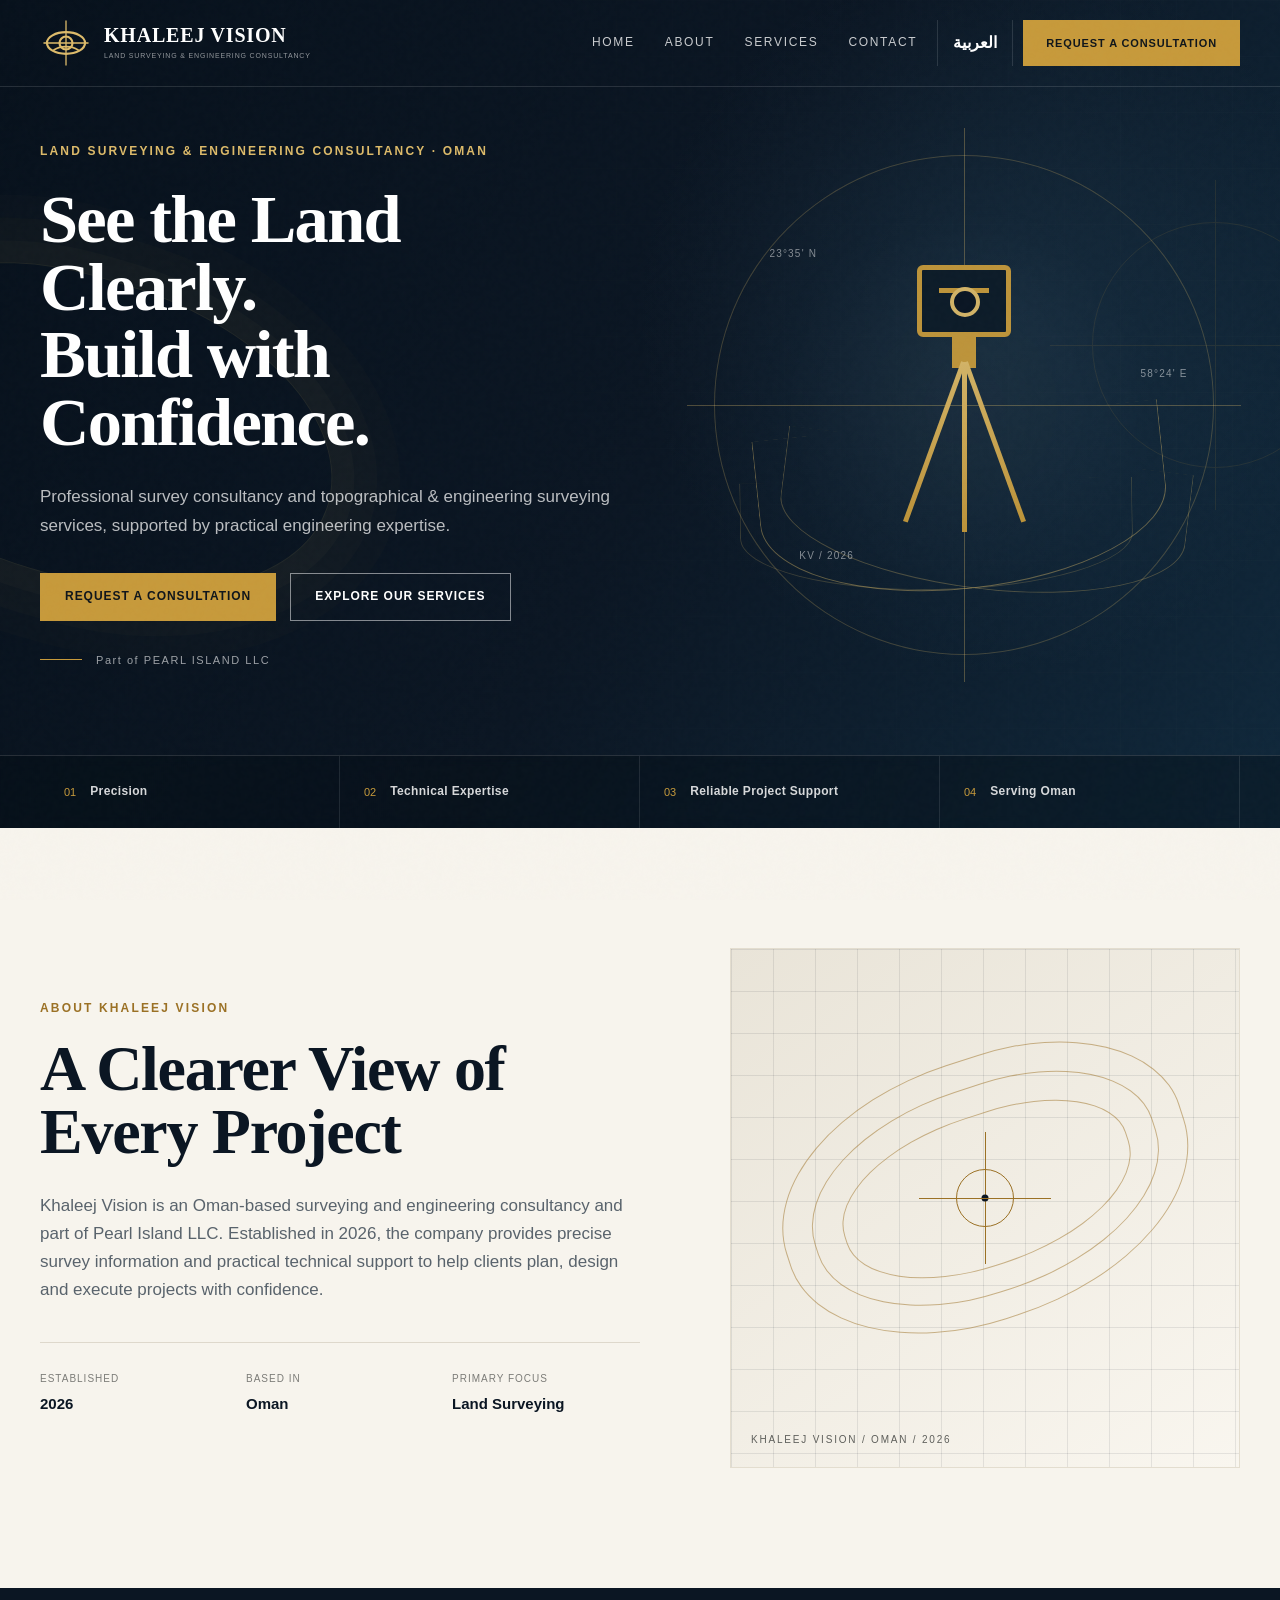
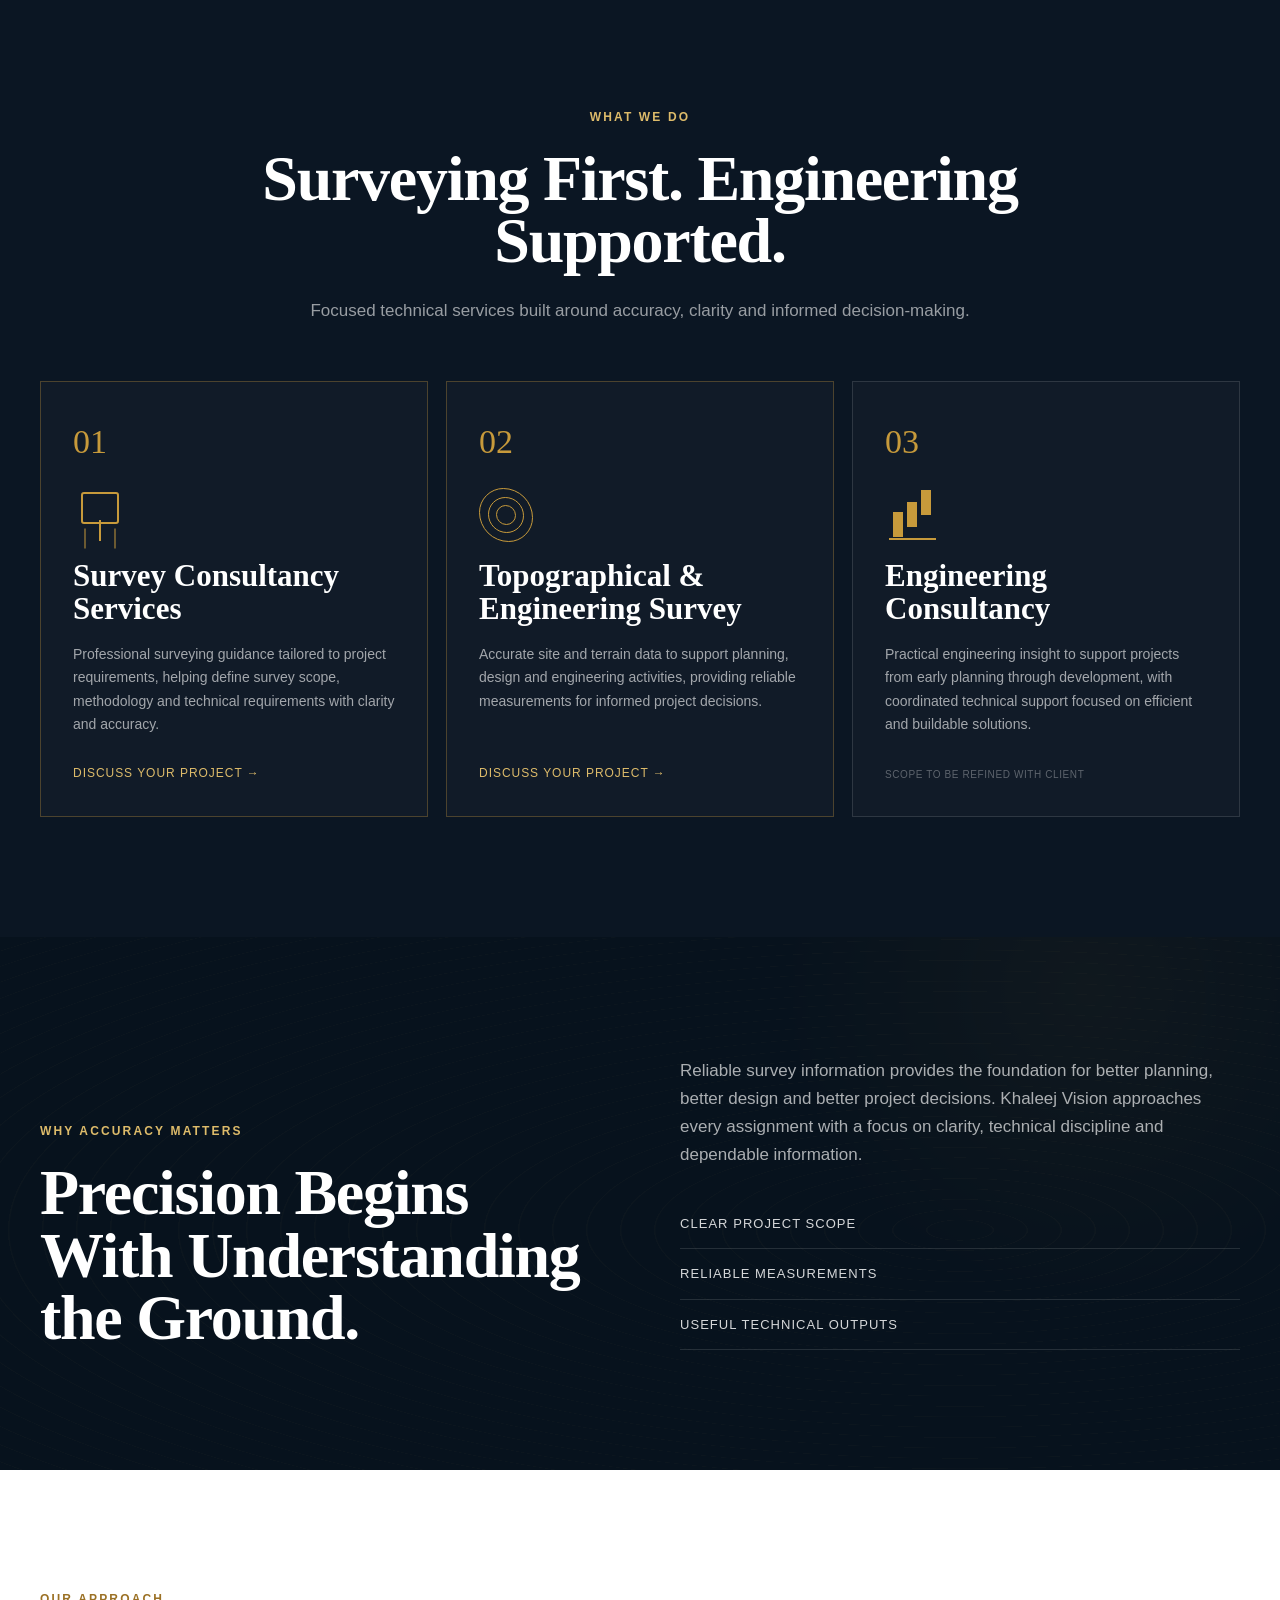
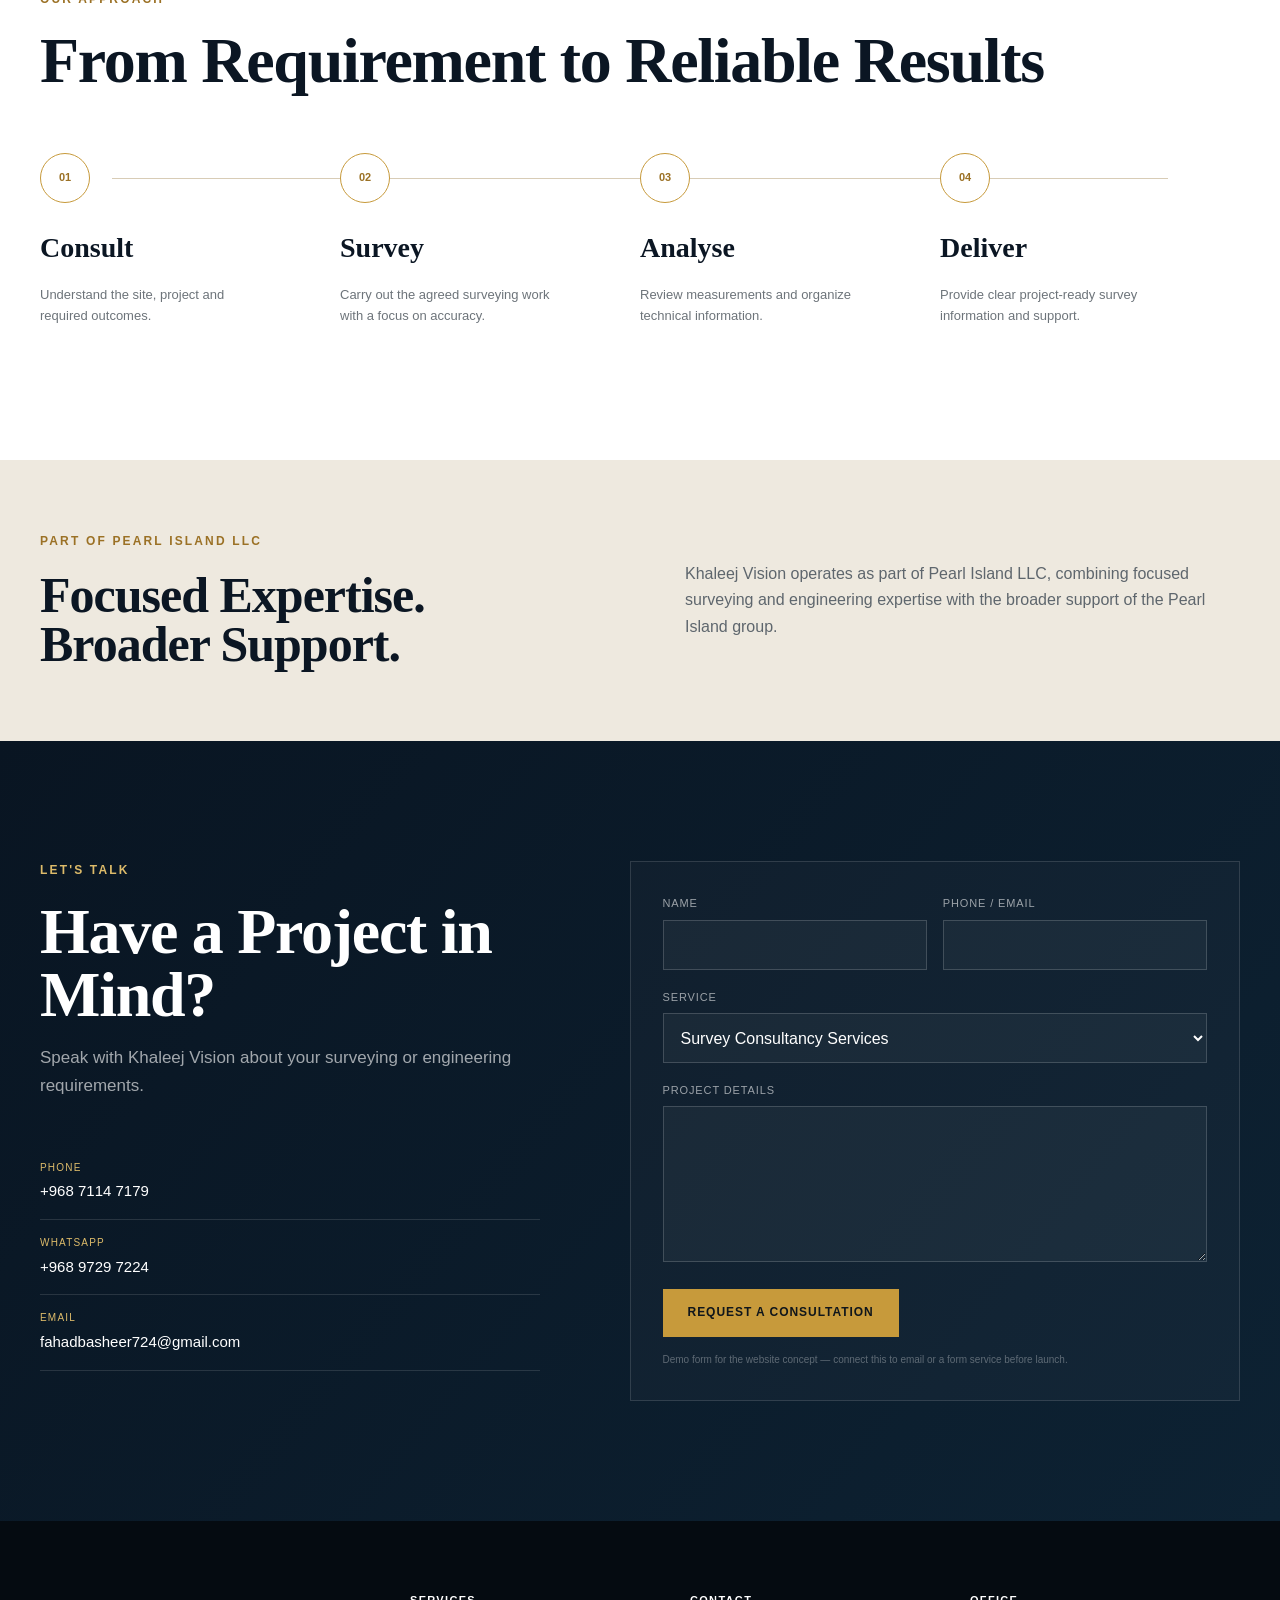
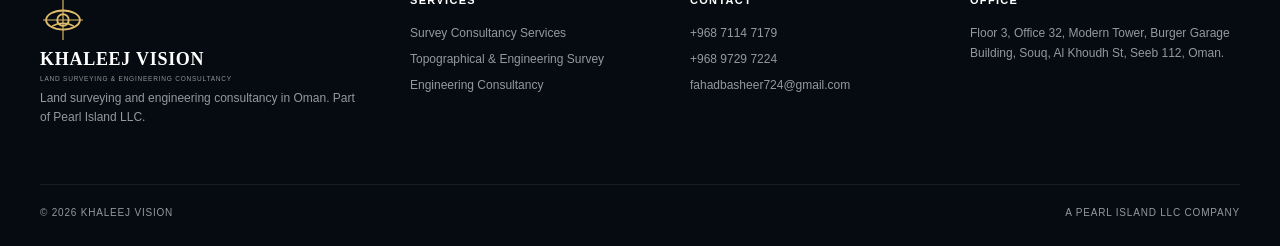
==== index.html @ a889caa5 "Initial Khaleej Vision website" ====
<!DOCTYPE html>
<html lang="en" dir="ltr">
<head>
  <meta charset="UTF-8" />
  <meta name="viewport" content="width=device-width, initial-scale=1.0" />
  <meta name="description" content="Khaleej Vision — Land Surveying & Engineering Consultancy in Oman. Part of Pearl Island LLC." />
  <title>Khaleej Vision | Land Surveying & Engineering Consultancy</title>
<style>
:root{
  --navy:#0B1623;
  --navy-2:#102538;
  --navy-3:#17344b;
  --gold:#C79A3B;
  --gold-light:#DDBB6A;
  --gold-dark:#9B7125;
  --ivory:#F7F4ED;
  --white:#FFFFFF;
  --slate:#65707C;
  --charcoal:#181C20;
  --line:rgba(199,154,59,.28);
  --radius:4px;
  --container:1200px;
}

*{box-sizing:border-box}
html{scroll-behavior:smooth}
body{
  margin:0;
  background:var(--ivory);
  color:var(--charcoal);
  font-family:"Segoe UI",Arial,Helvetica,sans-serif;
  line-height:1.65;
  overflow-x:hidden;
}
body.rtl{font-family:Tahoma,"Segoe UI",Arial,sans-serif}
img{max-width:100%;display:block}
a{text-decoration:none;color:inherit}
button,input,select,textarea{font:inherit}
button{cursor:pointer}
.container{width:min(var(--container),calc(100% - 40px));margin:0 auto}
.page-noise{
  position:fixed;inset:0;pointer-events:none;z-index:9999;opacity:.025;
  background-image:url("data:image/svg+xml,%3Csvg viewBox='0 0 180 180' xmlns='http://www.w3.org/2000/svg'%3E%3Cfilter id='n'%3E%3CfeTurbulence type='fractalNoise' baseFrequency='.82' numOctaves='2' stitchTiles='stitch'/%3E%3C/filter%3E%3Crect width='100%25' height='100%25' filter='url(%23n)' opacity='.7'/%3E%3C/svg%3E");
}

/* Header */
.site-header{
  position:absolute;top:0;left:0;right:0;z-index:50;
  border-bottom:1px solid rgba(255,255,255,.12);
}
.nav-wrap{height:94px;display:flex;align-items:center;justify-content:space-between;gap:24px}
.brand{width:190px;display:block}
.brand img{display:none}
.desktop-nav{display:flex;align-items:center;gap:34px;margin-left:auto}
.desktop-nav a{
  color:rgba(255,255,255,.78);font-size:13px;text-transform:uppercase;
  letter-spacing:.12em;position:relative;
}
.desktop-nav a:after{
  content:"";position:absolute;left:0;right:100%;bottom:-9px;height:1px;background:var(--gold);
  transition:right .25s ease;
}
.desktop-nav a:hover{color:#fff}
.desktop-nav a:hover:after{right:0}
.nav-actions{display:flex;align-items:center;gap:14px}
.lang-toggle{
  border:0;background:transparent;color:#fff;font-weight:600;padding:11px 10px
}
.menu-toggle{display:none;background:transparent;border:0;width:42px;height:42px;position:relative}
.menu-toggle span{position:absolute;left:8px;right:8px;height:1px;background:#fff}
.menu-toggle span:first-child{top:16px}.menu-toggle span:last-child{top:25px}
.mobile-menu{
  display:none;background:var(--navy);border-top:1px solid rgba(255,255,255,.1);
  padding:22px 20px 28px;
}
.mobile-menu a{display:block;color:#fff;padding:12px 0}

/* Buttons */
.btn{
  display:inline-flex;align-items:center;justify-content:center;min-height:48px;
  padding:0 24px;border:1px solid transparent;text-transform:uppercase;letter-spacing:.08em;
  font-size:12px;font-weight:700;transition:all .25s ease;
}
.btn-gold{background:var(--gold);color:#10161b;border-color:var(--gold)}
.btn-gold:hover{background:var(--gold-light);border-color:var(--gold-light);transform:translateY(-1px)}
.btn-outline{border-color:rgba(255,255,255,.5);color:#fff;background:transparent}
.btn-outline:hover{border-color:var(--gold);color:var(--gold-light)}
.btn-nav{min-height:44px;padding:0 18px;font-size:11px}

/* Hero */
.hero{
  position:relative;background:
  radial-gradient(circle at 78% 38%,rgba(48,86,111,.25),transparent 32%),
  linear-gradient(118deg,#07111c 0%,#0B1623 52%,#10283b 100%);
  color:#fff;overflow:hidden;
}
.hero:before{
  content:"";position:absolute;inset:0;opacity:.18;
  background-image:linear-gradient(rgba(255,255,255,.05) 1px,transparent 1px),
                   linear-gradient(90deg,rgba(255,255,255,.05) 1px,transparent 1px);
  background-size:56px 56px;
  mask-image:linear-gradient(to right,transparent 12%,#000 90%);
}
.hero-grid{
  min-height:780px;padding-top:150px;padding-bottom:100px;
  display:grid;grid-template-columns:1.05fr .95fr;align-items:center;gap:60px;position:relative;z-index:3;
}
.eyebrow{
  color:var(--gold-light);font-size:12px;font-weight:700;letter-spacing:.18em;
  text-transform:uppercase;margin-bottom:20px;
}
.eyebrow.dark{color:var(--gold-dark)}
.hero h1,.section h2{
  font-family:Georgia,"Times New Roman",serif;font-weight:600;line-height:.98;margin:0;
}
body.rtl .hero h1,body.rtl .section h2{font-family:Tahoma,"Segoe UI",Arial,sans-serif;line-height:1.35}
.hero h1{font-size:clamp(58px,6.3vw,92px);max-width:760px;letter-spacing:-.025em}
.hero-lead{max-width:650px;color:rgba(255,255,255,.72);font-size:18px;margin:30px 0 34px}
.hero-actions{display:flex;flex-wrap:wrap;gap:14px}
.parent-note{margin-top:38px;display:flex;align-items:center;gap:14px;color:rgba(255,255,255,.6);font-size:11px;letter-spacing:.14em}
.parent-line{width:42px;height:1px;background:var(--gold)}

.hero-visual{position:relative;min-height:560px;display:flex;align-items:center;justify-content:center}
.visual-frame{
  width:min(100%,540px);aspect-ratio:1/1;position:relative;border:1px solid rgba(221,187,106,.26);
  border-radius:50%;background:radial-gradient(circle,rgba(255,255,255,.035),transparent 68%);
}
.visual-frame:before,.visual-frame:after{
  content:"";position:absolute;background:rgba(221,187,106,.34)
}
.visual-frame:before{width:1px;top:-28px;bottom:-28px;left:50%}
.visual-frame:after{height:1px;left:-28px;right:-28px;top:50%}
.terrain{position:absolute;left:9%;right:9%;bottom:13%;border:1px solid rgba(221,187,106,.44);border-top:none;border-radius:0 0 50% 50%}
.terrain-a{height:34%;transform:rotate(-6deg)}
.terrain-b{height:28%;left:13%;right:5%;transform:rotate(7deg);opacity:.7}
.terrain-c{height:22%;left:5%;right:16%;transform:rotate(-1deg);opacity:.5}
.instrument{position:absolute;left:50%;top:49%;transform:translate(-50%,-50%);width:180px;height:300px;z-index:2}
.instrument-head{position:absolute;top:15px;left:43px;width:94px;height:72px;border:5px solid var(--gold);background:#0d1c29;border-radius:6px}
.instrument-head:before{content:"";position:absolute;left:17px;right:17px;top:18px;height:5px;background:var(--gold)}
.lens{width:30px;height:30px;border:4px solid var(--gold-light);border-radius:50%;position:absolute;left:28px;top:17px;background:#0B1623}
.instrument-neck{position:absolute;top:86px;left:78px;width:24px;height:32px;background:var(--gold)}
.tripod{position:absolute;top:112px;width:5px;height:170px;background:linear-gradient(var(--gold-light),var(--gold));transform-origin:top}
.tripod-left{left:87px;transform:rotate(20deg)}.tripod-mid{left:88px}.tripod-right{left:89px;transform:rotate(-20deg)}
.coord{position:absolute;font-size:10px;letter-spacing:.12em;color:rgba(255,255,255,.52)}
.coord-a{top:18%;left:11%}.coord-b{top:42%;right:5%}.coord-c{bottom:18%;left:17%}
.survey-crosshair{position:absolute;right:-100px;top:180px;width:330px;height:330px;opacity:.16}
.cross-ring{position:absolute;inset:42px;border:1px solid var(--gold);border-radius:50%}
.cross-v{position:absolute;left:50%;top:0;bottom:0;width:1px;background:var(--gold)}
.cross-h{position:absolute;top:50%;left:0;right:0;height:1px;background:var(--gold)}
.topo-lines{position:absolute;width:500px;height:300px;border:1px solid rgba(221,187,106,.17);border-radius:45% 55% 51% 49%;transform:rotate(16deg)}
.topo-one{left:-160px;top:280px;box-shadow:0 0 0 22px rgba(221,187,106,.035),0 0 0 45px rgba(221,187,106,.025),0 0 0 68px rgba(221,187,106,.018)}

.trust-strip{position:relative;z-index:4;border-top:1px solid rgba(255,255,255,.13);background:rgba(4,12,19,.35)}
.trust-grid{display:grid;grid-template-columns:repeat(4,1fr)}
.trust-grid>div{padding:22px 24px;border-right:1px solid rgba(255,255,255,.1);display:flex;align-items:center;gap:14px}
body.rtl .trust-grid>div{border-right:0;border-left:1px solid rgba(255,255,255,.1)}
.trust-grid span{color:var(--gold);font-size:11px}
.trust-grid strong{font-size:12px;letter-spacing:.03em;font-weight:600;color:rgba(255,255,255,.84)}

/* General Sections */
.section{padding:120px 0;position:relative}
.section-light{background:var(--ivory)}
.split-layout{display:grid;grid-template-columns:1fr .85fr;gap:90px;align-items:center}
.section h2{font-size:clamp(46px,5vw,68px);color:var(--navy);letter-spacing:-.02em}
.section-copy>p,.section-heading>p{color:#59636c;font-size:17px;max-width:700px;margin:28px 0}
.mini-specs{display:grid;grid-template-columns:repeat(3,1fr);gap:18px;margin-top:38px;padding-top:28px;border-top:1px solid #ded8cc}
.mini-specs div{display:flex;flex-direction:column;gap:5px}
.mini-specs small{text-transform:uppercase;letter-spacing:.1em;font-size:10px;color:#7c7c78}
.mini-specs strong{color:var(--navy);font-size:15px}

.about-art{height:520px;position:relative;background:linear-gradient(145deg,#e9e4d8,#f9f6ef);overflow:hidden;border:1px solid #e3ddcf}
.map-grid{position:absolute;inset:0;background-image:linear-gradient(rgba(11,22,35,.09) 1px,transparent 1px),linear-gradient(90deg,rgba(11,22,35,.09) 1px,transparent 1px);background-size:42px 42px}
.contour{position:absolute;border:1px solid rgba(155,113,37,.5);border-radius:50% 42% 52% 45%;transform:rotate(-18deg)}
.contour-1{width:420px;height:260px;left:45px;top:110px}
.contour-2{width:360px;height:205px;left:75px;top:138px}
.contour-3{width:300px;height:150px;left:106px;top:166px}
.map-marker{position:absolute;left:50%;top:48%;width:58px;height:58px;border:1px solid var(--gold-dark);border-radius:50%;transform:translate(-50%,-50%)}
.map-marker:before,.map-marker:after{content:"";position:absolute;background:var(--gold-dark)}
.map-marker:before{left:50%;top:-38px;bottom:-38px;width:1px}.map-marker:after{top:50%;left:-38px;right:-38px;height:1px}
.map-marker span{position:absolute;width:7px;height:7px;background:var(--navy);border-radius:50%;left:50%;top:50%;transform:translate(-50%,-50%)}
.art-label{position:absolute;bottom:18px;left:20px;font-size:10px;letter-spacing:.18em;color:#5e5f5b}

/* Services */
.services-section{background:var(--navy);color:#fff}
.services-section h2{color:#fff}
.section-heading.center{text-align:center;max-width:850px;margin:0 auto 56px}
.section-heading.center p{margin:24px auto 0;color:rgba(255,255,255,.58)}
.services-grid{display:grid;grid-template-columns:repeat(3,1fr);gap:18px}
.service-card{
  min-height:430px;border:1px solid rgba(255,255,255,.12);padding:32px;display:flex;flex-direction:column;
  position:relative;background:rgba(255,255,255,.025);transition:all .3s ease;
}
.service-card.featured{border-color:rgba(199,154,59,.32)}
.service-card:hover{transform:translateY(-5px);border-color:var(--gold);background:rgba(255,255,255,.045)}
.service-number{font-family:"Cormorant Garamond",serif;color:var(--gold);font-size:34px;margin-bottom:18px}
.service-card h3{font-family:"Cormorant Garamond",serif;font-size:31px;line-height:1.05;margin:18px 0;color:#fff;font-weight:600}
body.rtl .service-card h3{font-family:Tahoma,"Segoe UI",Arial,sans-serif;font-size:24px;line-height:1.55}
.service-card p{color:rgba(255,255,255,.61);font-size:14px;margin:0 0 28px}
.service-card a{margin-top:auto;color:var(--gold-light);font-size:12px;text-transform:uppercase;letter-spacing:.08em}
.temp-note{margin-top:auto;font-size:10px;color:rgba(255,255,255,.32);text-transform:uppercase;letter-spacing:.06em}
.service-icon{width:54px;height:54px;position:relative;color:var(--gold)}
.survey-icon:before{content:"";position:absolute;left:8px;right:8px;top:4px;height:28px;border:2px solid currentColor;border-radius:3px}
.survey-icon:after{content:"";position:absolute;left:26px;top:32px;width:2px;height:21px;background:currentColor;box-shadow:-15px 8px 0 -0.5px currentColor,15px 8px 0 -0.5px currentColor}
.topo-icon{border:1px solid currentColor;border-radius:45% 55% 45% 55%}
.topo-icon:before,.topo-icon:after{content:"";position:absolute;border:1px solid currentColor;border-radius:48% 52%}
.topo-icon:before{inset:8px}.topo-icon:after{inset:16px}
.engineering-icon:before{content:"";position:absolute;left:8px;bottom:5px;width:10px;height:25px;background:currentColor;box-shadow:14px -10px 0 currentColor,28px -22px 0 currentColor}
.engineering-icon:after{content:"";position:absolute;left:4px;right:3px;bottom:2px;height:2px;background:currentColor}

/* Precision */
.precision-section{background:#07121d;color:#fff;overflow:hidden}
.precision-bg{position:absolute;inset:0;opacity:.27;background:
  radial-gradient(circle at 85% 10%,rgba(199,154,59,.24),transparent 28%),
  repeating-radial-gradient(ellipse at 75% 55%,transparent 0 32px,rgba(221,187,106,.13) 33px 34px)}
.precision-grid{position:relative;display:grid;grid-template-columns:1fr 1fr;gap:80px;align-items:end}
.precision-section h2{color:#fff}
.precision-copy p{color:rgba(255,255,255,.66);font-size:17px;margin:0 0 30px}
.precision-points{display:flex;flex-direction:column}
.precision-points span{padding:14px 0;border-bottom:1px solid rgba(255,255,255,.12);font-size:13px;text-transform:uppercase;letter-spacing:.08em;color:rgba(255,255,255,.83)}

/* Process */
.process-section{background:#fff}
.process-line{display:grid;grid-template-columns:repeat(4,1fr);margin-top:60px;position:relative}
.process-line:before{content:"";position:absolute;left:6%;right:6%;top:25px;height:1px;background:#d8ccb6}
.process-step{padding:0 28px 0 0;position:relative;z-index:1}
body.rtl .process-step{padding:0 0 0 28px}
.step-dot{
  width:50px;height:50px;border:1px solid var(--gold);background:#fff;border-radius:50%;
  display:flex;align-items:center;justify-content:center;color:var(--gold-dark);font-size:11px;font-weight:700
}
.process-step h3{font-family:"Cormorant Garamond",serif;color:var(--navy);font-size:28px;margin:22px 0 8px}
body.rtl .process-step h3{font-family:Tahoma,"Segoe UI",Arial,sans-serif;font-size:22px}
.process-step p{font-size:13px;color:#6d747a;max-width:230px}

/* Pearl */
.pearl-section{padding:72px 0;background:#eee9df}
.pearl-box{display:grid;grid-template-columns:1fr 1fr;gap:90px;align-items:center}
.pearl-box h2{font-size:50px}
.pearl-box p{color:#5e666d;font-size:16px;margin:0}

/* Contact */
.contact-section{background:linear-gradient(130deg,#091522,#0d2233);color:#fff}
.contact-grid{display:grid;grid-template-columns:.9fr 1.1fr;gap:90px;align-items:start}
.contact-section h2{color:#fff}
.contact-copy>p{color:rgba(255,255,255,.62);font-size:17px;max-width:520px}
.contact-details{display:flex;flex-direction:column;margin-top:45px}
.contact-details a{padding:15px 0;border-bottom:1px solid rgba(255,255,255,.12);display:flex;flex-direction:column}
.contact-details small{font-size:10px;color:var(--gold-light);text-transform:uppercase;letter-spacing:.12em}
.contact-details strong{font-size:15px;font-weight:500;margin-top:3px}
.contact-form{border:1px solid rgba(255,255,255,.13);padding:32px;background:rgba(255,255,255,.025)}
.form-row{display:grid;grid-template-columns:1fr 1fr;gap:16px}
.contact-form label{display:block;margin-bottom:18px}
.contact-form label span{display:block;font-size:11px;text-transform:uppercase;letter-spacing:.08em;color:rgba(255,255,255,.58);margin-bottom:7px}
.contact-form input,.contact-form select,.contact-form textarea{
  width:100%;border:1px solid rgba(255,255,255,.17);background:rgba(255,255,255,.04);color:#fff;
  min-height:50px;padding:11px 13px;outline:none;border-radius:0
}
.contact-form select option{color:#111}
.contact-form textarea{resize:vertical}
.contact-form input:focus,.contact-form select:focus,.contact-form textarea:focus{border-color:var(--gold)}
.form-note{font-size:10px;color:rgba(255,255,255,.32);margin:15px 0 0}

/* Footer */
.site-footer{background:#050b11;color:rgba(255,255,255,.58);padding:70px 0 24px}
.footer-grid{display:grid;grid-template-columns:1.4fr 1fr 1fr 1.2fr;gap:55px}
.footer-brand img{width:210px;filter:brightness(0) invert(1);margin-bottom:18px}
.footer-brand p,.footer-grid p,.footer-grid a{font-size:12px;display:block;margin:6px 0}
.footer-grid h4{color:#fff;font-size:11px;letter-spacing:.12em;text-transform:uppercase;margin:0 0 15px}
.footer-grid a:hover{color:var(--gold-light)}
.footer-bottom{border-top:1px solid rgba(255,255,255,.08);margin-top:50px;padding-top:20px;display:flex;justify-content:space-between;gap:20px;font-size:10px;letter-spacing:.08em;text-transform:uppercase}

/* RTL */
body.rtl{text-align:right}
body.rtl .desktop-nav{margin-left:0;margin-right:auto}
body.rtl .parent-note{flex-direction:row-reverse;justify-content:flex-end}
body.rtl .service-card a{direction:rtl}
body.rtl .art-label{left:auto;right:20px}

/* Responsive */
@media(max-width:980px){
  .desktop-nav,.btn-nav{display:none}
  .menu-toggle{display:block}
  .mobile-menu.open{display:block}
  .hero-grid,.split-layout,.precision-grid,.pearl-box,.contact-grid{grid-template-columns:1fr}
  .hero-grid{padding-top:150px;gap:10px}
  .hero-visual{min-height:420px}
  .visual-frame{width:390px}
  .trust-grid{grid-template-columns:repeat(2,1fr)}
  .services-grid{grid-template-columns:1fr}
  .service-card{min-height:330px}
  .process-line{grid-template-columns:repeat(2,1fr);gap:38px}
  .process-line:before{display:none}
  .footer-grid{grid-template-columns:repeat(2,1fr)}
  .section{padding:90px 0}
}
@media(max-width:620px){
  .container{width:min(100% - 28px,var(--container))}
  .nav-wrap{height:80px}
  .brand{width:160px}
  .lang-toggle{font-size:12px}
  .hero-grid{min-height:auto;padding-top:132px;padding-bottom:60px}
  .hero h1{font-size:50px}
  .hero-lead{font-size:15px}
  .hero-actions{flex-direction:column;align-items:stretch}
  .hero-visual{min-height:340px}
  .visual-frame{width:300px}
  .instrument{transform:translate(-50%,-50%) scale(.72)}
  .trust-grid{grid-template-columns:1fr 1fr}
  .trust-grid>div{padding:16px 12px;align-items:flex-start;flex-direction:column;gap:4px}
  .section h2{font-size:43px}
  .mini-specs{grid-template-columns:1fr}
  .about-art{height:360px}
  .services-grid{gap:12px}
  .process-line{grid-template-columns:1fr}
  .form-row{grid-template-columns:1fr}
  .footer-grid{grid-template-columns:1fr}
  .footer-bottom{flex-direction:column}
}


/* --- Refined header & hero pass --- */
.site-header{
  transition:background .25s ease, backdrop-filter .25s ease, border-color .25s ease;
}
.nav-wrap{
  height:86px;
  gap:20px;
}
.brand-lockup{
  display:inline-flex;
  align-items:center;
  gap:12px;
  color:var(--gold-light);
  min-width:245px;
}
.brand-mark{
  width:52px;
  height:52px;
  flex:0 0 auto;
}
.brand-text{
  display:flex;
  flex-direction:column;
  line-height:1;
  min-width:0;
}
.brand-text strong{
  color:#fff;
  font-family:Georgia,"Times New Roman",serif;
  font-size:20px;
  font-weight:600;
  letter-spacing:.04em;
  white-space:nowrap;
}
.brand-text small{
  margin-top:7px;
  color:rgba(255,255,255,.56);
  font-size:7px;
  line-height:1.2;
  letter-spacing:.12em;
  white-space:nowrap;
}
.desktop-nav{
  gap:30px;
}
.desktop-nav a{
  font-size:12px;
  letter-spacing:.14em;
}
.nav-actions{
  gap:10px;
}
.lang-toggle{
  padding:10px 12px;
  border-left:1px solid rgba(255,255,255,.12);
  border-right:1px solid rgba(255,255,255,.12);
  min-width:76px;
}
.btn-nav{
  min-height:46px;
  padding:0 22px;
}
.hero-grid{
  min-height:735px;
  padding-top:142px;
  padding-bottom:86px;
  grid-template-columns:1.02fr .98fr;
  gap:72px;
}
.hero-copy{
  max-width:780px;
}
.hero h1{
  font-size:clamp(54px,5.35vw,80px);
  line-height:.99;
  max-width:760px;
}
.hero-lead{
  max-width:630px;
  margin:26px 0 32px;
  font-size:17px;
  line-height:1.7;
}
.hero-visual{
  min-height:515px;
}
.visual-frame{
  width:min(100%,500px);
  opacity:.95;
}
.topo-lines{
  opacity:.68;
}
.survey-crosshair{
  opacity:.11;
}
.parent-note{
  margin-top:30px;
}
.trust-strip{
  backdrop-filter:blur(6px);
}
.trust-grid>div{
  min-height:72px;
}
.footer-lockup{
  min-width:0;
  margin-bottom:18px;
}
.footer-lockup .brand-text strong{
  font-size:18px;
}
.footer-lockup .brand-text small{
  font-size:6.5px;
}
.footer-lockup .brand-mark{
  width:46px;
  height:46px;
}
.footer-brand img{
  display:none !important;
}

/* stronger visual hierarchy in hero */
.hero-copy .eyebrow{
  margin-bottom:24px;
}
.hero-actions .btn{
  min-width:210px;
}

/* keep visual motif subtle */
.precision-bg{
  opacity:.20;
}

@media(max-width:1180px){
  .desktop-nav{gap:22px}
  .brand-lockup{min-width:210px}
  .brand-text strong{font-size:18px}
  .brand-text small{font-size:6.4px}
  .btn-nav{padding:0 16px}
}
@media(max-width:980px){
  .brand-lockup{min-width:0}
  .brand-text strong{font-size:17px}
  .brand-text small{display:none}
}
@media(max-width:620px){
  .nav-wrap{height:76px}
  .brand-mark{width:42px;height:42px}
  .brand-text strong{font-size:15px}
  .hero-grid{padding-top:118px}
  .hero h1{font-size:44px}
  .hero-lead{font-size:15px}
}

</style>
</head>
<body>
  <div class="page-noise" aria-hidden="true"></div>

  <header class="site-header" id="top">
    <div class="container nav-wrap">
      
      <a class="brand brand-lockup" href="#top" aria-label="Khaleej Vision home">
        <svg class="brand-mark" viewBox="0 0 120 120" aria-hidden="true">
          <ellipse cx="60" cy="60" rx="44" ry="25" fill="none" stroke="currentColor" stroke-width="5"/>
          <circle cx="60" cy="60" r="15" fill="none" stroke="currentColor" stroke-width="5"/>
          <line x1="60" y1="8" x2="60" y2="112" stroke="currentColor" stroke-width="3"/>
          <line x1="8" y1="60" x2="112" y2="60" stroke="currentColor" stroke-width="3"/>
          <path d="M32 76 C48 66,72 66,88 76" fill="none" stroke="currentColor" stroke-width="4" stroke-linecap="round"/>
        </svg>
        <span class="brand-text">
          <strong>KHALEEJ VISION</strong>
          <small>LAND SURVEYING &amp; ENGINEERING CONSULTANCY</small>
        </span>
      </a>


      <nav class="desktop-nav" aria-label="Primary navigation">
        <a href="#home" data-en="Home" data-ar="الرئيسية">Home</a>
        <a href="#about" data-en="About" data-ar="من نحن">About</a>
        <a href="#services" data-en="Services" data-ar="خدماتنا">Services</a>
        <a href="#contact" data-en="Contact" data-ar="تواصل معنا">Contact</a>
      </nav>

      <div class="nav-actions">
        <button class="lang-toggle" id="langToggle" type="button" aria-label="Switch language">
          العربية
        </button>
        <a class="btn btn-gold btn-nav" href="#contact" data-en="Request a Consultation" data-ar="اطلب استشارة">
          Request a Consultation
        </a>
        <button class="menu-toggle" id="menuToggle" type="button" aria-label="Open menu">
          <span></span><span></span>
        </button>
      </div>
    </div>

    <div class="mobile-menu" id="mobileMenu">
      <a href="#home" data-en="Home" data-ar="الرئيسية">Home</a>
      <a href="#about" data-en="About" data-ar="من نحن">About</a>
      <a href="#services" data-en="Services" data-ar="خدماتنا">Services</a>
      <a href="#contact" data-en="Contact" data-ar="تواصل معنا">Contact</a>
      <a class="btn btn-gold" href="#contact" data-en="Request a Consultation" data-ar="اطلب استشارة">Request a Consultation</a>
    </div>
  </header>

  <main>
    <section class="hero" id="home">
      <div class="topo-lines topo-one" aria-hidden="true"></div>
      <div class="survey-crosshair" aria-hidden="true">
        <span class="cross-v"></span>
        <span class="cross-h"></span>
        <span class="cross-ring"></span>
      </div>

      <div class="container hero-grid">
        <div class="hero-copy">
          <div class="eyebrow" data-en="LAND SURVEYING & ENGINEERING CONSULTANCY · OMAN"
               data-ar="المساحة والاستشارات الهندسية · سلطنة عُمان">
            LAND SURVEYING & ENGINEERING CONSULTANCY · OMAN
          </div>

          <h1 data-en="See the Land Clearly.<br>Build with Confidence."
              data-ar="رؤية أوضح للأرض.<br>وبناء بثقة.">
            See the Land Clearly.<br>Build with Confidence.
          </h1>

          <p class="hero-lead"
             data-en="Professional survey consultancy and topographical & engineering surveying services, supported by practical engineering expertise."
             data-ar="خدمات احترافية للاستشارات المساحية والرفع الطبوغرافي والمسح الهندسي، مدعومة بخبرة هندسية عملية.">
            Professional survey consultancy and topographical & engineering surveying services, supported by practical engineering expertise.
          </p>

          <div class="hero-actions">
            <a class="btn btn-gold" href="#contact" data-en="Request a Consultation" data-ar="اطلب استشارة">
              Request a Consultation
            </a>
            <a class="btn btn-outline" href="#services" data-en="Explore Our Services" data-ar="استكشف خدماتنا">
              Explore Our Services
            </a>
          </div>

          <div class="parent-note">
            <span class="parent-line"></span>
            <span data-en="Part of PEARL ISLAND LLC" data-ar="جزء من PEARL ISLAND LLC">Part of PEARL ISLAND LLC</span>
          </div>
        </div>

        <div class="hero-visual" aria-label="Abstract surveying visualization">
          <div class="visual-frame">
            <div class="terrain terrain-a"></div>
            <div class="terrain terrain-b"></div>
            <div class="terrain terrain-c"></div>
            <div class="instrument">
              <div class="instrument-head">
                <div class="lens"></div>
              </div>
              <div class="instrument-neck"></div>
              <div class="tripod tripod-left"></div>
              <div class="tripod tripod-mid"></div>
              <div class="tripod tripod-right"></div>
            </div>
            <div class="coord coord-a">23°35' N</div>
            <div class="coord coord-b">58°24' E</div>
            <div class="coord coord-c">KV / 2026</div>
          </div>
        </div>
      </div>

      <div class="trust-strip">
        <div class="container trust-grid">
          <div><span>01</span><strong data-en="Precision" data-ar="الدقة">Precision</strong></div>
          <div><span>02</span><strong data-en="Technical Expertise" data-ar="الخبرة الفنية">Technical Expertise</strong></div>
          <div><span>03</span><strong data-en="Reliable Project Support" data-ar="دعم موثوق للمشاريع">Reliable Project Support</strong></div>
          <div><span>04</span><strong data-en="Serving Oman" data-ar="نخدم سلطنة عُمان">Serving Oman</strong></div>
        </div>
      </div>
    </section>

    <section class="section section-light" id="about">
      <div class="container split-layout">
        <div class="section-copy">
          <div class="eyebrow dark" data-en="ABOUT KHALEEJ VISION" data-ar="عن خليج فيجن">ABOUT KHALEEJ VISION</div>
          <h2 data-en="A Clearer View of Every Project" data-ar="رؤية أوضح لكل مشروع">A Clearer View of Every Project</h2>
          <p data-en="Khaleej Vision is an Oman-based surveying and engineering consultancy and part of Pearl Island LLC. Established in 2026, the company provides precise survey information and practical technical support to help clients plan, design and execute projects with confidence."
             data-ar="خليج فيجن شركة متخصصة في أعمال المساحة والاستشارات الهندسية في سلطنة عُمان، وهي جزء من شركة Pearl Island LLC. تأسست في عام 2026 لتقديم بيانات مساحية دقيقة ودعم فني عملي يساعد العملاء على التخطيط والتصميم وتنفيذ المشاريع بثقة.">
            Khaleej Vision is an Oman-based surveying and engineering consultancy and part of Pearl Island LLC. Established in 2026, the company provides precise survey information and practical technical support to help clients plan, design and execute projects with confidence.
          </p>
          <div class="mini-specs">
            <div>
              <small data-en="Established" data-ar="تأسست">Established</small>
              <strong>2026</strong>
            </div>
            <div>
              <small data-en="Based in" data-ar="المقر">Based in</small>
              <strong data-en="Oman" data-ar="سلطنة عُمان">Oman</strong>
            </div>
            <div>
              <small data-en="Primary Focus" data-ar="المجال الرئيسي">Primary Focus</small>
              <strong data-en="Land Surveying" data-ar="المساحة الأرضية">Land Surveying</strong>
            </div>
          </div>
        </div>

        <div class="about-art" aria-hidden="true">
          <div class="map-grid"></div>
          <div class="contour contour-1"></div>
          <div class="contour contour-2"></div>
          <div class="contour contour-3"></div>
          <div class="map-marker"><span></span></div>
          <div class="art-label">KHALEEJ VISION / OMAN / 2026</div>
        </div>
      </div>
    </section>

    <section class="section services-section" id="services">
      <div class="container">
        <div class="section-heading center">
          <div class="eyebrow" data-en="WHAT WE DO" data-ar="ما نقدمه">WHAT WE DO</div>
          <h2 data-en="Surveying First. Engineering Supported." data-ar="المساحة أولاً. بدعم هندسي.">
            Surveying First. Engineering Supported.
          </h2>
          <p data-en="Focused technical services built around accuracy, clarity and informed decision-making."
             data-ar="خدمات فنية متخصصة ترتكز على الدقة والوضوح ودعم القرارات المدروسة.">
            Focused technical services built around accuracy, clarity and informed decision-making.
          </p>
        </div>

        <div class="services-grid">
          <article class="service-card featured">
            <div class="service-number">01</div>
            <div class="service-icon survey-icon" aria-hidden="true"></div>
            <h3 data-en="Survey Consultancy Services" data-ar="خدمات الاستشارات المساحية">Survey Consultancy Services</h3>
            <p data-en="Professional surveying guidance tailored to project requirements, helping define survey scope, methodology and technical requirements with clarity and accuracy."
               data-ar="استشارات مساحية احترافية مصممة وفق متطلبات المشروع، للمساعدة في تحديد نطاق أعمال المسح ومنهجيتها واحتياجاتها الفنية بدقة ووضوح.">
              Professional surveying guidance tailored to project requirements, helping define survey scope, methodology and technical requirements with clarity and accuracy.
            </p>
            <a href="#contact" data-en="Discuss your project →" data-ar="ناقش مشروعك ←">Discuss your project →</a>
          </article>

          <article class="service-card featured">
            <div class="service-number">02</div>
            <div class="service-icon topo-icon" aria-hidden="true"></div>
            <h3 data-en="Topographical & Engineering Survey" data-ar="الرفع الطبوغرافي والمسح الهندسي">Topographical & Engineering Survey</h3>
            <p data-en="Accurate site and terrain data to support planning, design and engineering activities, providing reliable measurements for informed project decisions."
               data-ar="بيانات دقيقة للموقع والتضاريس لدعم أعمال التخطيط والتصميم والهندسة، مع قياسات موثوقة تساعد على اتخاذ قرارات أفضل للمشروع.">
              Accurate site and terrain data to support planning, design and engineering activities, providing reliable measurements for informed project decisions.
            </p>
            <a href="#contact" data-en="Discuss your project →" data-ar="ناقش مشروعك ←">Discuss your project →</a>
          </article>

          <article class="service-card">
            <div class="service-number">03</div>
            <div class="service-icon engineering-icon" aria-hidden="true"></div>
            <h3 data-en="Engineering Consultancy" data-ar="الاستشارات الهندسية">Engineering Consultancy</h3>
            <p data-en="Practical engineering insight to support projects from early planning through development, with coordinated technical support focused on efficient and buildable solutions."
               data-ar="رؤية هندسية عملية لدعم المشاريع من مراحل التخطيط الأولى وحتى التطوير، من خلال دعم فني منسق يركز على حلول فعّالة وقابلة للتنفيذ.">
              Practical engineering insight to support projects from early planning through development, with coordinated technical support focused on efficient and buildable solutions.
            </p>
            <span class="temp-note" data-en="Scope to be refined with client" data-ar="سيتم تحديث نطاق الخدمة بعد اعتماد العميل">Scope to be refined with client</span>
          </article>
        </div>
      </div>
    </section>

    <section class="section precision-section">
      <div class="precision-bg" aria-hidden="true"></div>
      <div class="container precision-grid">
        <div>
          <div class="eyebrow" data-en="WHY ACCURACY MATTERS" data-ar="لماذا تهم الدقة">WHY ACCURACY MATTERS</div>
          <h2 data-en="Precision Begins With Understanding the Ground."
              data-ar="تبدأ الدقة بفهم الأرض.">
            Precision Begins With Understanding the Ground.
          </h2>
        </div>
        <div class="precision-copy">
          <p data-en="Reliable survey information provides the foundation for better planning, better design and better project decisions. Khaleej Vision approaches every assignment with a focus on clarity, technical discipline and dependable information."
             data-ar="توفر البيانات المساحية الموثوقة أساساً لتخطيط وتصميم واتخاذ قرارات أفضل للمشروع. تتعامل خليج فيجن مع كل مهمة بالتركيز على الوضوح والانضباط الفني وتقديم معلومات يمكن الاعتماد عليها.">
            Reliable survey information provides the foundation for better planning, better design and better project decisions. Khaleej Vision approaches every assignment with a focus on clarity, technical discipline and dependable information.
          </p>
          <div class="precision-points">
            <span data-en="Clear project scope" data-ar="نطاق مشروع واضح">Clear project scope</span>
            <span data-en="Reliable measurements" data-ar="قياسات موثوقة">Reliable measurements</span>
            <span data-en="Useful technical outputs" data-ar="مخرجات فنية عملية">Useful technical outputs</span>
          </div>
        </div>
      </div>
    </section>

    <section class="section process-section">
      <div class="container">
        <div class="section-heading">
          <div class="eyebrow dark" data-en="OUR APPROACH" data-ar="منهجيتنا">OUR APPROACH</div>
          <h2 data-en="From Requirement to Reliable Results" data-ar="من المتطلبات إلى نتائج موثوقة">
            From Requirement to Reliable Results
          </h2>
        </div>

        <div class="process-line">
          <div class="process-step">
            <div class="step-dot">01</div>
            <h3 data-en="Consult" data-ar="استشارة">Consult</h3>
            <p data-en="Understand the site, project and required outcomes."
               data-ar="فهم الموقع والمشروع والنتائج المطلوبة.">
              Understand the site, project and required outcomes.
            </p>
          </div>
          <div class="process-step">
            <div class="step-dot">02</div>
            <h3 data-en="Survey" data-ar="مسح">Survey</h3>
            <p data-en="Carry out the agreed surveying work with a focus on accuracy."
               data-ar="تنفيذ أعمال المسح المتفق عليها مع التركيز على الدقة.">
              Carry out the agreed surveying work with a focus on accuracy.
            </p>
          </div>
          <div class="process-step">
            <div class="step-dot">03</div>
            <h3 data-en="Analyse" data-ar="تحليل">Analyse</h3>
            <p data-en="Review measurements and organize technical information."
               data-ar="مراجعة القياسات وتنظيم المعلومات الفنية.">
              Review measurements and organize technical information.
            </p>
          </div>
          <div class="process-step">
            <div class="step-dot">04</div>
            <h3 data-en="Deliver" data-ar="تسليم">Deliver</h3>
            <p data-en="Provide clear project-ready survey information and support."
               data-ar="تقديم معلومات مساحية واضحة وجاهزة لدعم المشروع.">
              Provide clear project-ready survey information and support.
            </p>
          </div>
        </div>
      </div>
    </section>

    <section class="section pearl-section">
      <div class="container pearl-box">
        <div>
          <div class="eyebrow dark" data-en="PART OF PEARL ISLAND LLC" data-ar="جزء من PEARL ISLAND LLC">PART OF PEARL ISLAND LLC</div>
          <h2 data-en="Focused Expertise. Broader Support." data-ar="خبرة متخصصة. دعم أوسع.">Focused Expertise. Broader Support.</h2>
        </div>
        <p data-en="Khaleej Vision operates as part of Pearl Island LLC, combining focused surveying and engineering expertise with the broader support of the Pearl Island group."
           data-ar="تعمل خليج فيجن كجزء من شركة Pearl Island LLC، لتجمع بين الخبرة المتخصصة في أعمال المساحة والهندسة والدعم الأوسع ضمن مجموعة Pearl Island.">
          Khaleej Vision operates as part of Pearl Island LLC, combining focused surveying and engineering expertise with the broader support of the Pearl Island group.
        </p>
      </div>
    </section>

    <section class="section contact-section" id="contact">
      <div class="container contact-grid">
        <div class="contact-copy">
          <div class="eyebrow" data-en="LET'S TALK" data-ar="تواصل معنا">LET'S TALK</div>
          <h2 data-en="Have a Project in Mind?" data-ar="هل لديك مشروع؟">Have a Project in Mind?</h2>
          <p data-en="Speak with Khaleej Vision about your surveying or engineering requirements."
             data-ar="تواصل مع خليج فيجن لمناقشة متطلباتك في أعمال المساحة أو الاستشارات الهندسية.">
            Speak with Khaleej Vision about your surveying or engineering requirements.
          </p>

          <div class="contact-details">
            <a href="tel:+96871147179">
              <small data-en="Phone" data-ar="الهاتف">Phone</small>
              <strong>+968 7114 7179</strong>
            </a>
            <a href="https://wa.me/96897297224" target="_blank" rel="noopener">
              <small>WhatsApp</small>
              <strong>+968 9729 7224</strong>
            </a>
            <a href="mailto:fahadbasheer724@gmail.com">
              <small data-en="Email" data-ar="البريد الإلكتروني">Email</small>
              <strong>fahadbasheer724@gmail.com</strong>
            </a>
          </div>
        </div>

        <form class="contact-form" id="contactForm">
          <div class="form-row">
            <label>
              <span data-en="Name" data-ar="الاسم">Name</span>
              <input type="text" name="name" required />
            </label>
            <label>
              <span data-en="Phone / Email" data-ar="الهاتف / البريد الإلكتروني">Phone / Email</span>
              <input type="text" name="contact" required />
            </label>
          </div>
          <label>
            <span data-en="Service" data-ar="الخدمة">Service</span>
            <select name="service">
              <option value="survey-consultancy" data-en-option="Survey Consultancy Services" data-ar-option="خدمات الاستشارات المساحية">Survey Consultancy Services</option>
              <option value="topographical-survey" data-en-option="Topographical & Engineering Survey" data-ar-option="الرفع الطبوغرافي والمسح الهندسي">Topographical & Engineering Survey</option>
              <option value="engineering-consultancy" data-en-option="Engineering Consultancy" data-ar-option="الاستشارات الهندسية">Engineering Consultancy</option>
            </select>
          </label>
          <label>
            <span data-en="Project Details" data-ar="تفاصيل المشروع">Project Details</span>
            <textarea name="details" rows="5"></textarea>
          </label>
          <button class="btn btn-gold" type="submit" data-en="Request a Consultation" data-ar="اطلب استشارة">
            Request a Consultation
          </button>
          <p class="form-note" id="formNote"
             data-en="Demo form for the website concept — connect this to email or a form service before launch."
             data-ar="هذا نموذج تجريبي للتصميم — يجب ربطه بالبريد الإلكتروني أو خدمة نماذج قبل الإطلاق.">
            Demo form for the website concept — connect this to email or a form service before launch.
          </p>
        </form>
      </div>
    </section>
  </main>

  <footer class="site-footer">
    <div class="container footer-grid">
      
      <div class="footer-brand">
        <a class="brand-lockup footer-lockup" href="#top" aria-label="Khaleej Vision home">
          <svg class="brand-mark" viewBox="0 0 120 120" aria-hidden="true">
            <ellipse cx="60" cy="60" rx="44" ry="25" fill="none" stroke="currentColor" stroke-width="5"/>
            <circle cx="60" cy="60" r="15" fill="none" stroke="currentColor" stroke-width="5"/>
            <line x1="60" y1="8" x2="60" y2="112" stroke="currentColor" stroke-width="3"/>
            <line x1="8" y1="60" x2="112" y2="60" stroke="currentColor" stroke-width="3"/>
            <path d="M32 76 C48 66,72 66,88 76" fill="none" stroke="currentColor" stroke-width="4" stroke-linecap="round"/>
          </svg>
          <span class="brand-text">
            <strong>KHALEEJ VISION</strong>
            <small>LAND SURVEYING &amp; ENGINEERING CONSULTANCY</small>
          </span>
        </a>
        <p data-en="Land surveying and engineering consultancy in Oman. Part of Pearl Island LLC."
           data-ar="خدمات المساحة والاستشارات الهندسية في سلطنة عُمان. جزء من Pearl Island LLC.">
          Land surveying and engineering consultancy in Oman. Part of Pearl Island LLC.
        </p>
      </div>


      <div>
        <h4 data-en="Services" data-ar="الخدمات">Services</h4>
        <a href="#services" data-en="Survey Consultancy Services" data-ar="خدمات الاستشارات المساحية">Survey Consultancy Services</a>
        <a href="#services" data-en="Topographical & Engineering Survey" data-ar="الرفع الطبوغرافي والمسح الهندسي">Topographical & Engineering Survey</a>
        <a href="#services" data-en="Engineering Consultancy" data-ar="الاستشارات الهندسية">Engineering Consultancy</a>
      </div>

      <div>
        <h4 data-en="Contact" data-ar="التواصل">Contact</h4>
        <p>+968 7114 7179</p>
        <p>+968 9729 7224</p>
        <p>fahadbasheer724@gmail.com</p>
      </div>

      <div>
        <h4 data-en="Office" data-ar="المكتب">Office</h4>
        <p data-en="Floor 3, Office 32, Modern Tower, Burger Garage Building, Souq, Al Khoudh St, Seeb 112, Oman."
           data-ar="الطابق الثالث، مكتب 32، البرج الحديث، مبنى Burger Garage، السوق، شارع الخوض، السيب 112، سلطنة عُمان.">
          Floor 3, Office 32, Modern Tower, Burger Garage Building, Souq, Al Khoudh St, Seeb 112, Oman.
        </p>
      </div>
    </div>

    <div class="container footer-bottom">
      <span>© 2026 Khaleej Vision</span>
      <span data-en="A Pearl Island LLC Company" data-ar="إحدى شركات Pearl Island LLC">A Pearl Island LLC Company</span>
    </div>
  </footer>

  <script>
(() => {
  const body = document.body;
  const html = document.documentElement;
  const langToggle = document.getElementById('langToggle');
  const menuToggle = document.getElementById('menuToggle');
  const mobileMenu = document.getElementById('mobileMenu');
  const contactForm = document.getElementById('contactForm');
  let lang = 'en';

  function applyLanguage(nextLang) {
    lang = nextLang;
    const isArabic = lang === 'ar';
    html.lang = lang;
    html.dir = isArabic ? 'rtl' : 'ltr';
    body.classList.toggle('rtl', isArabic);
    langToggle.textContent = isArabic ? 'English' : 'العربية';

    document.querySelectorAll('[data-en][data-ar]').forEach(el => {
      el.innerHTML = isArabic ? el.dataset.ar : el.dataset.en;
    });

    document.querySelectorAll('option[data-en-option][data-ar-option]').forEach(opt => {
      opt.textContent = isArabic ? opt.dataset.arOption : opt.dataset.enOption;
    });
  }

  langToggle.addEventListener('click', () => {
    applyLanguage(lang === 'en' ? 'ar' : 'en');
  });

  menuToggle.addEventListener('click', () => {
    mobileMenu.classList.toggle('open');
    const isOpen = mobileMenu.classList.contains('open');
    menuToggle.setAttribute('aria-label', isOpen ? 'Close menu' : 'Open menu');
  });

  mobileMenu.querySelectorAll('a').forEach(a => {
    a.addEventListener('click', () => mobileMenu.classList.remove('open'));
  });

  contactForm.addEventListener('submit', (e) => {
    e.preventDefault();
    const note = document.getElementById('formNote');
    note.textContent = lang === 'ar'
      ? 'هذا نموذج تجريبي للتصميم. سيتم ربط النموذج بطريقة الإرسال المناسبة قبل الإطلاق.'
      : 'This is a design prototype. The form can be connected to the preferred submission method before launch.';
    note.style.color = '#DDBB6A';
  });

  // Header background after scroll
  const header = document.querySelector('.site-header');
  const onScroll = () => {
    const scrolled = window.scrollY > 35;
    header.style.position = scrolled ? 'fixed' : 'absolute';
    header.style.background = scrolled ? 'rgba(7,17,28,.94)' : 'transparent';
    header.style.backdropFilter = scrolled ? 'blur(14px)' : 'none';
  };
  window.addEventListener('scroll', onScroll, { passive: true });
  onScroll();
})();

</script>
</body>
</html>
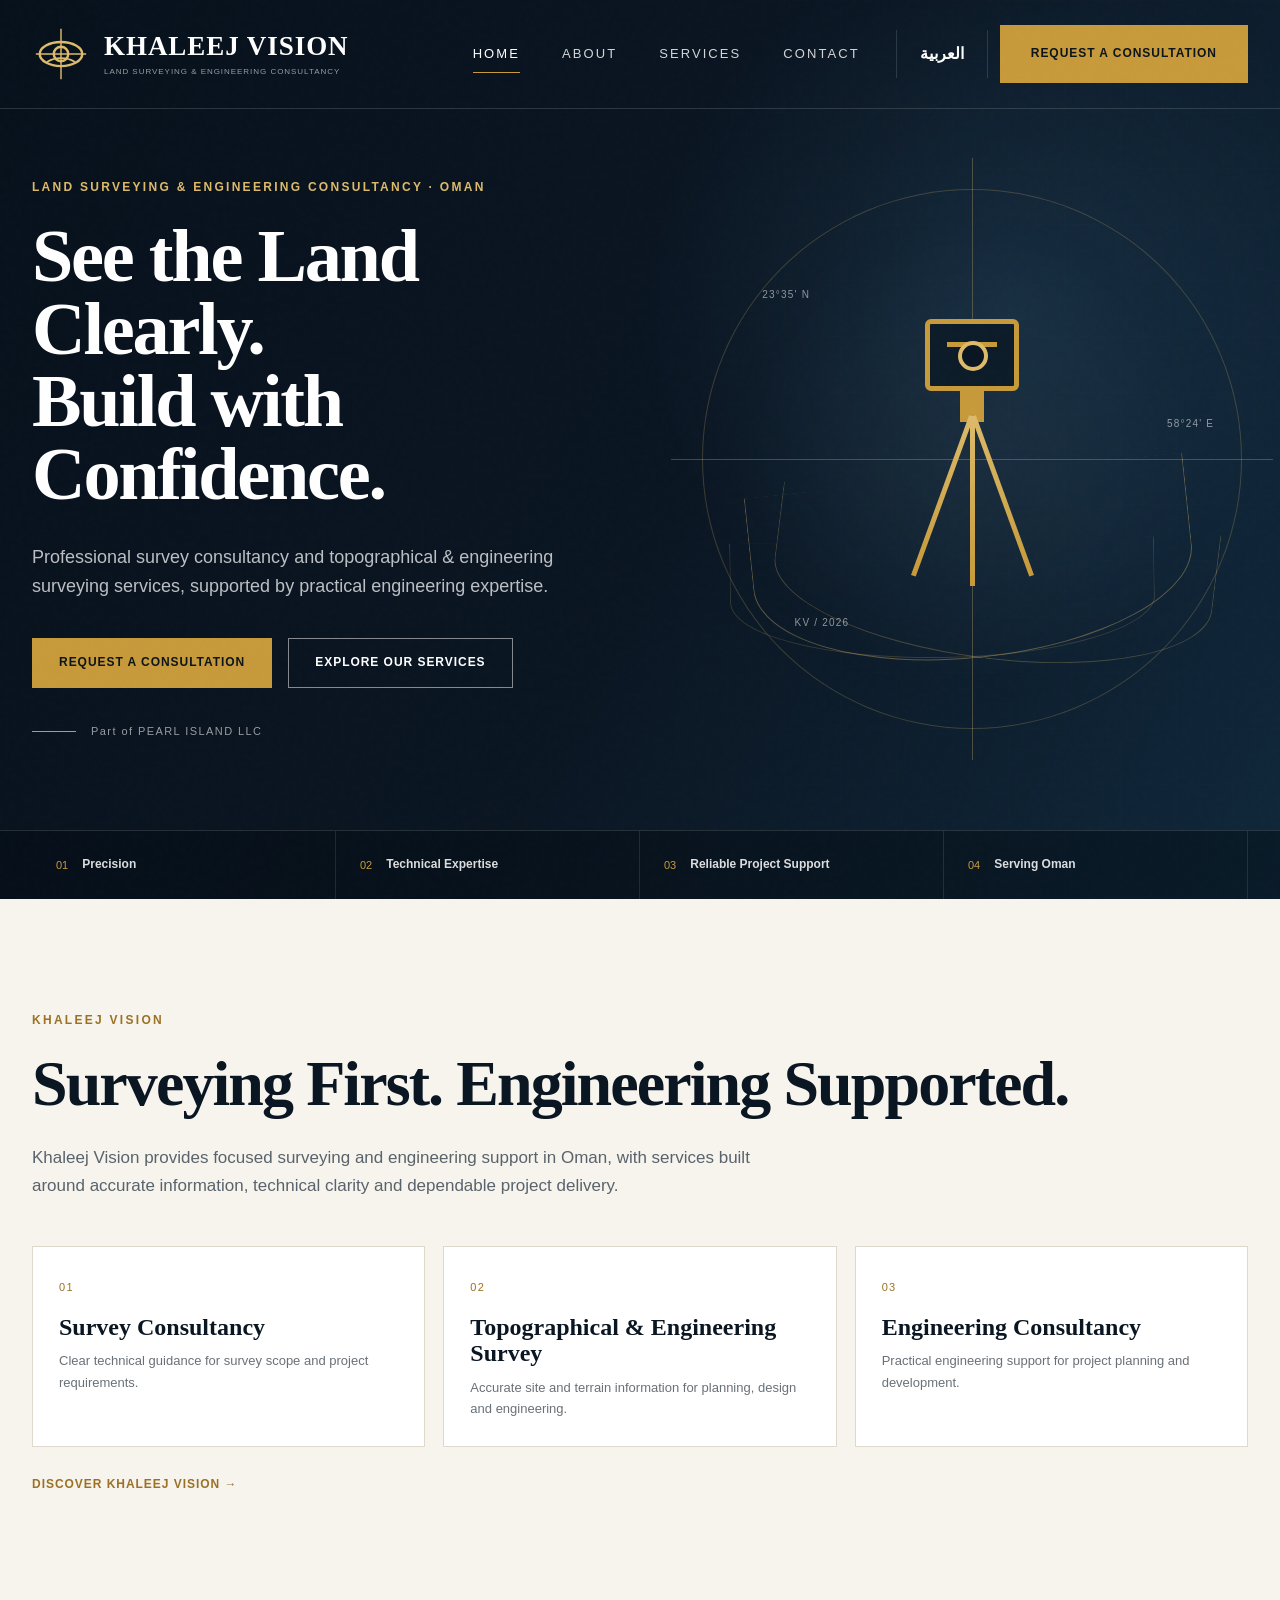
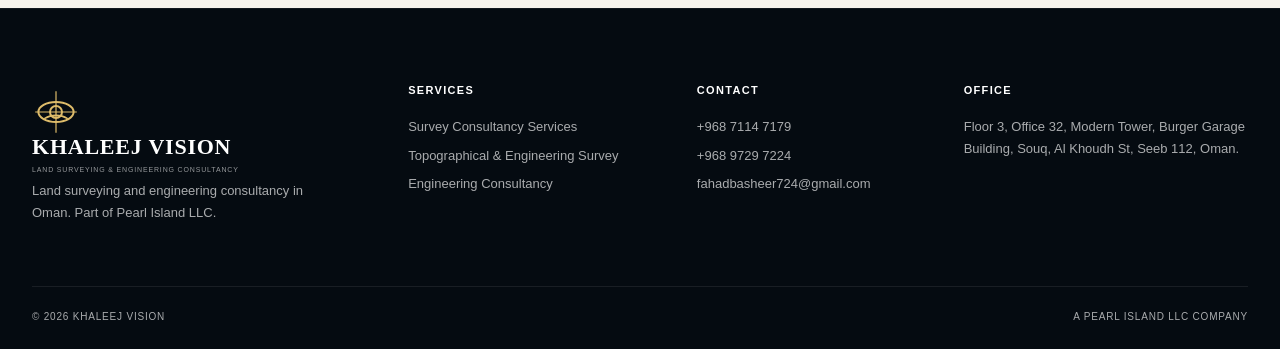
==== commit 6f3e47ae: "Refactor home page for multi-page navigation" ====
--- a/index.html
+++ b/index.html
@@ -1,951 +1,76 @@
 <!DOCTYPE html>
 <html lang="en" dir="ltr">
 <head>
-  <meta charset="UTF-8" />
-  <meta name="viewport" content="width=device-width, initial-scale=1.0" />
-  <meta name="description" content="Khaleej Vision — Land Surveying & Engineering Consultancy in Oman. Part of Pearl Island LLC." />
+  <meta charset="UTF-8">
+  <meta name="viewport" content="width=device-width, initial-scale=1.0">
+  <meta name="description" content="Khaleej Vision — Land Surveying & Engineering Consultancy in Oman. Part of Pearl Island LLC.">
   <title>Khaleej Vision | Land Surveying & Engineering Consultancy</title>
-<style>
-:root{
-  --navy:#0B1623;
-  --navy-2:#102538;
-  --navy-3:#17344b;
-  --gold:#C79A3B;
-  --gold-light:#DDBB6A;
-  --gold-dark:#9B7125;
-  --ivory:#F7F4ED;
-  --white:#FFFFFF;
-  --slate:#65707C;
-  --charcoal:#181C20;
-  --line:rgba(199,154,59,.28);
-  --radius:4px;
-  --container:1200px;
-}
-
-*{box-sizing:border-box}
-html{scroll-behavior:smooth}
-body{
-  margin:0;
-  background:var(--ivory);
-  color:var(--charcoal);
-  font-family:"Segoe UI",Arial,Helvetica,sans-serif;
-  line-height:1.65;
-  overflow-x:hidden;
-}
-body.rtl{font-family:Tahoma,"Segoe UI",Arial,sans-serif}
-img{max-width:100%;display:block}
-a{text-decoration:none;color:inherit}
-button,input,select,textarea{font:inherit}
-button{cursor:pointer}
-.container{width:min(var(--container),calc(100% - 40px));margin:0 auto}
-.page-noise{
-  position:fixed;inset:0;pointer-events:none;z-index:9999;opacity:.025;
-  background-image:url("data:image/svg+xml,%3Csvg viewBox='0 0 180 180' xmlns='http://www.w3.org/2000/svg'%3E%3Cfilter id='n'%3E%3CfeTurbulence type='fractalNoise' baseFrequency='.82' numOctaves='2' stitchTiles='stitch'/%3E%3C/filter%3E%3Crect width='100%25' height='100%25' filter='url(%23n)' opacity='.7'/%3E%3C/svg%3E");
-}
-
-/* Header */
-.site-header{
-  position:absolute;top:0;left:0;right:0;z-index:50;
-  border-bottom:1px solid rgba(255,255,255,.12);
-}
-.nav-wrap{height:94px;display:flex;align-items:center;justify-content:space-between;gap:24px}
-.brand{width:190px;display:block}
-.brand img{display:none}
-.desktop-nav{display:flex;align-items:center;gap:34px;margin-left:auto}
-.desktop-nav a{
-  color:rgba(255,255,255,.78);font-size:13px;text-transform:uppercase;
-  letter-spacing:.12em;position:relative;
-}
-.desktop-nav a:after{
-  content:"";position:absolute;left:0;right:100%;bottom:-9px;height:1px;background:var(--gold);
-  transition:right .25s ease;
-}
-.desktop-nav a:hover{color:#fff}
-.desktop-nav a:hover:after{right:0}
-.nav-actions{display:flex;align-items:center;gap:14px}
-.lang-toggle{
-  border:0;background:transparent;color:#fff;font-weight:600;padding:11px 10px
-}
-.menu-toggle{display:none;background:transparent;border:0;width:42px;height:42px;position:relative}
-.menu-toggle span{position:absolute;left:8px;right:8px;height:1px;background:#fff}
-.menu-toggle span:first-child{top:16px}.menu-toggle span:last-child{top:25px}
-.mobile-menu{
-  display:none;background:var(--navy);border-top:1px solid rgba(255,255,255,.1);
-  padding:22px 20px 28px;
-}
-.mobile-menu a{display:block;color:#fff;padding:12px 0}
-
-/* Buttons */
-.btn{
-  display:inline-flex;align-items:center;justify-content:center;min-height:48px;
-  padding:0 24px;border:1px solid transparent;text-transform:uppercase;letter-spacing:.08em;
-  font-size:12px;font-weight:700;transition:all .25s ease;
-}
-.btn-gold{background:var(--gold);color:#10161b;border-color:var(--gold)}
-.btn-gold:hover{background:var(--gold-light);border-color:var(--gold-light);transform:translateY(-1px)}
-.btn-outline{border-color:rgba(255,255,255,.5);color:#fff;background:transparent}
-.btn-outline:hover{border-color:var(--gold);color:var(--gold-light)}
-.btn-nav{min-height:44px;padding:0 18px;font-size:11px}
-
-/* Hero */
-.hero{
-  position:relative;background:
-  radial-gradient(circle at 78% 38%,rgba(48,86,111,.25),transparent 32%),
-  linear-gradient(118deg,#07111c 0%,#0B1623 52%,#10283b 100%);
-  color:#fff;overflow:hidden;
-}
-.hero:before{
-  content:"";position:absolute;inset:0;opacity:.18;
-  background-image:linear-gradient(rgba(255,255,255,.05) 1px,transparent 1px),
-                   linear-gradient(90deg,rgba(255,255,255,.05) 1px,transparent 1px);
-  background-size:56px 56px;
-  mask-image:linear-gradient(to right,transparent 12%,#000 90%);
-}
-.hero-grid{
-  min-height:780px;padding-top:150px;padding-bottom:100px;
-  display:grid;grid-template-columns:1.05fr .95fr;align-items:center;gap:60px;position:relative;z-index:3;
-}
-.eyebrow{
-  color:var(--gold-light);font-size:12px;font-weight:700;letter-spacing:.18em;
-  text-transform:uppercase;margin-bottom:20px;
-}
-.eyebrow.dark{color:var(--gold-dark)}
-.hero h1,.section h2{
-  font-family:Georgia,"Times New Roman",serif;font-weight:600;line-height:.98;margin:0;
-}
-body.rtl .hero h1,body.rtl .section h2{font-family:Tahoma,"Segoe UI",Arial,sans-serif;line-height:1.35}
-.hero h1{font-size:clamp(58px,6.3vw,92px);max-width:760px;letter-spacing:-.025em}
-.hero-lead{max-width:650px;color:rgba(255,255,255,.72);font-size:18px;margin:30px 0 34px}
-.hero-actions{display:flex;flex-wrap:wrap;gap:14px}
-.parent-note{margin-top:38px;display:flex;align-items:center;gap:14px;color:rgba(255,255,255,.6);font-size:11px;letter-spacing:.14em}
-.parent-line{width:42px;height:1px;background:var(--gold)}
-
-.hero-visual{position:relative;min-height:560px;display:flex;align-items:center;justify-content:center}
-.visual-frame{
-  width:min(100%,540px);aspect-ratio:1/1;position:relative;border:1px solid rgba(221,187,106,.26);
-  border-radius:50%;background:radial-gradient(circle,rgba(255,255,255,.035),transparent 68%);
-}
-.visual-frame:before,.visual-frame:after{
-  content:"";position:absolute;background:rgba(221,187,106,.34)
-}
-.visual-frame:before{width:1px;top:-28px;bottom:-28px;left:50%}
-.visual-frame:after{height:1px;left:-28px;right:-28px;top:50%}
-.terrain{position:absolute;left:9%;right:9%;bottom:13%;border:1px solid rgba(221,187,106,.44);border-top:none;border-radius:0 0 50% 50%}
-.terrain-a{height:34%;transform:rotate(-6deg)}
-.terrain-b{height:28%;left:13%;right:5%;transform:rotate(7deg);opacity:.7}
-.terrain-c{height:22%;left:5%;right:16%;transform:rotate(-1deg);opacity:.5}
-.instrument{position:absolute;left:50%;top:49%;transform:translate(-50%,-50%);width:180px;height:300px;z-index:2}
-.instrument-head{position:absolute;top:15px;left:43px;width:94px;height:72px;border:5px solid var(--gold);background:#0d1c29;border-radius:6px}
-.instrument-head:before{content:"";position:absolute;left:17px;right:17px;top:18px;height:5px;background:var(--gold)}
-.lens{width:30px;height:30px;border:4px solid var(--gold-light);border-radius:50%;position:absolute;left:28px;top:17px;background:#0B1623}
-.instrument-neck{position:absolute;top:86px;left:78px;width:24px;height:32px;background:var(--gold)}
-.tripod{position:absolute;top:112px;width:5px;height:170px;background:linear-gradient(var(--gold-light),var(--gold));transform-origin:top}
-.tripod-left{left:87px;transform:rotate(20deg)}.tripod-mid{left:88px}.tripod-right{left:89px;transform:rotate(-20deg)}
-.coord{position:absolute;font-size:10px;letter-spacing:.12em;color:rgba(255,255,255,.52)}
-.coord-a{top:18%;left:11%}.coord-b{top:42%;right:5%}.coord-c{bottom:18%;left:17%}
-.survey-crosshair{position:absolute;right:-100px;top:180px;width:330px;height:330px;opacity:.16}
-.cross-ring{position:absolute;inset:42px;border:1px solid var(--gold);border-radius:50%}
-.cross-v{position:absolute;left:50%;top:0;bottom:0;width:1px;background:var(--gold)}
-.cross-h{position:absolute;top:50%;left:0;right:0;height:1px;background:var(--gold)}
-.topo-lines{position:absolute;width:500px;height:300px;border:1px solid rgba(221,187,106,.17);border-radius:45% 55% 51% 49%;transform:rotate(16deg)}
-.topo-one{left:-160px;top:280px;box-shadow:0 0 0 22px rgba(221,187,106,.035),0 0 0 45px rgba(221,187,106,.025),0 0 0 68px rgba(221,187,106,.018)}
-
-.trust-strip{position:relative;z-index:4;border-top:1px solid rgba(255,255,255,.13);background:rgba(4,12,19,.35)}
-.trust-grid{display:grid;grid-template-columns:repeat(4,1fr)}
-.trust-grid>div{padding:22px 24px;border-right:1px solid rgba(255,255,255,.1);display:flex;align-items:center;gap:14px}
-body.rtl .trust-grid>div{border-right:0;border-left:1px solid rgba(255,255,255,.1)}
-.trust-grid span{color:var(--gold);font-size:11px}
-.trust-grid strong{font-size:12px;letter-spacing:.03em;font-weight:600;color:rgba(255,255,255,.84)}
-
-/* General Sections */
-.section{padding:120px 0;position:relative}
-.section-light{background:var(--ivory)}
-.split-layout{display:grid;grid-template-columns:1fr .85fr;gap:90px;align-items:center}
-.section h2{font-size:clamp(46px,5vw,68px);color:var(--navy);letter-spacing:-.02em}
-.section-copy>p,.section-heading>p{color:#59636c;font-size:17px;max-width:700px;margin:28px 0}
-.mini-specs{display:grid;grid-template-columns:repeat(3,1fr);gap:18px;margin-top:38px;padding-top:28px;border-top:1px solid #ded8cc}
-.mini-specs div{display:flex;flex-direction:column;gap:5px}
-.mini-specs small{text-transform:uppercase;letter-spacing:.1em;font-size:10px;color:#7c7c78}
-.mini-specs strong{color:var(--navy);font-size:15px}
-
-.about-art{height:520px;position:relative;background:linear-gradient(145deg,#e9e4d8,#f9f6ef);overflow:hidden;border:1px solid #e3ddcf}
-.map-grid{position:absolute;inset:0;background-image:linear-gradient(rgba(11,22,35,.09) 1px,transparent 1px),linear-gradient(90deg,rgba(11,22,35,.09) 1px,transparent 1px);background-size:42px 42px}
-.contour{position:absolute;border:1px solid rgba(155,113,37,.5);border-radius:50% 42% 52% 45%;transform:rotate(-18deg)}
-.contour-1{width:420px;height:260px;left:45px;top:110px}
-.contour-2{width:360px;height:205px;left:75px;top:138px}
-.contour-3{width:300px;height:150px;left:106px;top:166px}
-.map-marker{position:absolute;left:50%;top:48%;width:58px;height:58px;border:1px solid var(--gold-dark);border-radius:50%;transform:translate(-50%,-50%)}
-.map-marker:before,.map-marker:after{content:"";position:absolute;background:var(--gold-dark)}
-.map-marker:before{left:50%;top:-38px;bottom:-38px;width:1px}.map-marker:after{top:50%;left:-38px;right:-38px;height:1px}
-.map-marker span{position:absolute;width:7px;height:7px;background:var(--navy);border-radius:50%;left:50%;top:50%;transform:translate(-50%,-50%)}
-.art-label{position:absolute;bottom:18px;left:20px;font-size:10px;letter-spacing:.18em;color:#5e5f5b}
-
-/* Services */
-.services-section{background:var(--navy);color:#fff}
-.services-section h2{color:#fff}
-.section-heading.center{text-align:center;max-width:850px;margin:0 auto 56px}
-.section-heading.center p{margin:24px auto 0;color:rgba(255,255,255,.58)}
-.services-grid{display:grid;grid-template-columns:repeat(3,1fr);gap:18px}
-.service-card{
-  min-height:430px;border:1px solid rgba(255,255,255,.12);padding:32px;display:flex;flex-direction:column;
-  position:relative;background:rgba(255,255,255,.025);transition:all .3s ease;
-}
-.service-card.featured{border-color:rgba(199,154,59,.32)}
-.service-card:hover{transform:translateY(-5px);border-color:var(--gold);background:rgba(255,255,255,.045)}
-.service-number{font-family:"Cormorant Garamond",serif;color:var(--gold);font-size:34px;margin-bottom:18px}
-.service-card h3{font-family:"Cormorant Garamond",serif;font-size:31px;line-height:1.05;margin:18px 0;color:#fff;font-weight:600}
-body.rtl .service-card h3{font-family:Tahoma,"Segoe UI",Arial,sans-serif;font-size:24px;line-height:1.55}
-.service-card p{color:rgba(255,255,255,.61);font-size:14px;margin:0 0 28px}
-.service-card a{margin-top:auto;color:var(--gold-light);font-size:12px;text-transform:uppercase;letter-spacing:.08em}
-.temp-note{margin-top:auto;font-size:10px;color:rgba(255,255,255,.32);text-transform:uppercase;letter-spacing:.06em}
-.service-icon{width:54px;height:54px;position:relative;color:var(--gold)}
-.survey-icon:before{content:"";position:absolute;left:8px;right:8px;top:4px;height:28px;border:2px solid currentColor;border-radius:3px}
-.survey-icon:after{content:"";position:absolute;left:26px;top:32px;width:2px;height:21px;background:currentColor;box-shadow:-15px 8px 0 -0.5px currentColor,15px 8px 0 -0.5px currentColor}
-.topo-icon{border:1px solid currentColor;border-radius:45% 55% 45% 55%}
-.topo-icon:before,.topo-icon:after{content:"";position:absolute;border:1px solid currentColor;border-radius:48% 52%}
-.topo-icon:before{inset:8px}.topo-icon:after{inset:16px}
-.engineering-icon:before{content:"";position:absolute;left:8px;bottom:5px;width:10px;height:25px;background:currentColor;box-shadow:14px -10px 0 currentColor,28px -22px 0 currentColor}
-.engineering-icon:after{content:"";position:absolute;left:4px;right:3px;bottom:2px;height:2px;background:currentColor}
-
-/* Precision */
-.precision-section{background:#07121d;color:#fff;overflow:hidden}
-.precision-bg{position:absolute;inset:0;opacity:.27;background:
-  radial-gradient(circle at 85% 10%,rgba(199,154,59,.24),transparent 28%),
-  repeating-radial-gradient(ellipse at 75% 55%,transparent 0 32px,rgba(221,187,106,.13) 33px 34px)}
-.precision-grid{position:relative;display:grid;grid-template-columns:1fr 1fr;gap:80px;align-items:end}
-.precision-section h2{color:#fff}
-.precision-copy p{color:rgba(255,255,255,.66);font-size:17px;margin:0 0 30px}
-.precision-points{display:flex;flex-direction:column}
-.precision-points span{padding:14px 0;border-bottom:1px solid rgba(255,255,255,.12);font-size:13px;text-transform:uppercase;letter-spacing:.08em;color:rgba(255,255,255,.83)}
-
-/* Process */
-.process-section{background:#fff}
-.process-line{display:grid;grid-template-columns:repeat(4,1fr);margin-top:60px;position:relative}
-.process-line:before{content:"";position:absolute;left:6%;right:6%;top:25px;height:1px;background:#d8ccb6}
-.process-step{padding:0 28px 0 0;position:relative;z-index:1}
-body.rtl .process-step{padding:0 0 0 28px}
-.step-dot{
-  width:50px;height:50px;border:1px solid var(--gold);background:#fff;border-radius:50%;
-  display:flex;align-items:center;justify-content:center;color:var(--gold-dark);font-size:11px;font-weight:700
-}
-.process-step h3{font-family:"Cormorant Garamond",serif;color:var(--navy);font-size:28px;margin:22px 0 8px}
-body.rtl .process-step h3{font-family:Tahoma,"Segoe UI",Arial,sans-serif;font-size:22px}
-.process-step p{font-size:13px;color:#6d747a;max-width:230px}
-
-/* Pearl */
-.pearl-section{padding:72px 0;background:#eee9df}
-.pearl-box{display:grid;grid-template-columns:1fr 1fr;gap:90px;align-items:center}
-.pearl-box h2{font-size:50px}
-.pearl-box p{color:#5e666d;font-size:16px;margin:0}
-
-/* Contact */
-.contact-section{background:linear-gradient(130deg,#091522,#0d2233);color:#fff}
-.contact-grid{display:grid;grid-template-columns:.9fr 1.1fr;gap:90px;align-items:start}
-.contact-section h2{color:#fff}
-.contact-copy>p{color:rgba(255,255,255,.62);font-size:17px;max-width:520px}
-.contact-details{display:flex;flex-direction:column;margin-top:45px}
-.contact-details a{padding:15px 0;border-bottom:1px solid rgba(255,255,255,.12);display:flex;flex-direction:column}
-.contact-details small{font-size:10px;color:var(--gold-light);text-transform:uppercase;letter-spacing:.12em}
-.contact-details strong{font-size:15px;font-weight:500;margin-top:3px}
-.contact-form{border:1px solid rgba(255,255,255,.13);padding:32px;background:rgba(255,255,255,.025)}
-.form-row{display:grid;grid-template-columns:1fr 1fr;gap:16px}
-.contact-form label{display:block;margin-bottom:18px}
-.contact-form label span{display:block;font-size:11px;text-transform:uppercase;letter-spacing:.08em;color:rgba(255,255,255,.58);margin-bottom:7px}
-.contact-form input,.contact-form select,.contact-form textarea{
-  width:100%;border:1px solid rgba(255,255,255,.17);background:rgba(255,255,255,.04);color:#fff;
-  min-height:50px;padding:11px 13px;outline:none;border-radius:0
-}
-.contact-form select option{color:#111}
-.contact-form textarea{resize:vertical}
-.contact-form input:focus,.contact-form select:focus,.contact-form textarea:focus{border-color:var(--gold)}
-.form-note{font-size:10px;color:rgba(255,255,255,.32);margin:15px 0 0}
-
-/* Footer */
-.site-footer{background:#050b11;color:rgba(255,255,255,.58);padding:70px 0 24px}
-.footer-grid{display:grid;grid-template-columns:1.4fr 1fr 1fr 1.2fr;gap:55px}
-.footer-brand img{width:210px;filter:brightness(0) invert(1);margin-bottom:18px}
-.footer-brand p,.footer-grid p,.footer-grid a{font-size:12px;display:block;margin:6px 0}
-.footer-grid h4{color:#fff;font-size:11px;letter-spacing:.12em;text-transform:uppercase;margin:0 0 15px}
-.footer-grid a:hover{color:var(--gold-light)}
-.footer-bottom{border-top:1px solid rgba(255,255,255,.08);margin-top:50px;padding-top:20px;display:flex;justify-content:space-between;gap:20px;font-size:10px;letter-spacing:.08em;text-transform:uppercase}
-
-/* RTL */
-body.rtl{text-align:right}
-body.rtl .desktop-nav{margin-left:0;margin-right:auto}
-body.rtl .parent-note{flex-direction:row-reverse;justify-content:flex-end}
-body.rtl .service-card a{direction:rtl}
-body.rtl .art-label{left:auto;right:20px}
-
-/* Responsive */
-@media(max-width:980px){
-  .desktop-nav,.btn-nav{display:none}
-  .menu-toggle{display:block}
-  .mobile-menu.open{display:block}
-  .hero-grid,.split-layout,.precision-grid,.pearl-box,.contact-grid{grid-template-columns:1fr}
-  .hero-grid{padding-top:150px;gap:10px}
-  .hero-visual{min-height:420px}
-  .visual-frame{width:390px}
-  .trust-grid{grid-template-columns:repeat(2,1fr)}
-  .services-grid{grid-template-columns:1fr}
-  .service-card{min-height:330px}
-  .process-line{grid-template-columns:repeat(2,1fr);gap:38px}
-  .process-line:before{display:none}
-  .footer-grid{grid-template-columns:repeat(2,1fr)}
-  .section{padding:90px 0}
-}
-@media(max-width:620px){
-  .container{width:min(100% - 28px,var(--container))}
-  .nav-wrap{height:80px}
-  .brand{width:160px}
-  .lang-toggle{font-size:12px}
-  .hero-grid{min-height:auto;padding-top:132px;padding-bottom:60px}
-  .hero h1{font-size:50px}
-  .hero-lead{font-size:15px}
-  .hero-actions{flex-direction:column;align-items:stretch}
-  .hero-visual{min-height:340px}
-  .visual-frame{width:300px}
-  .instrument{transform:translate(-50%,-50%) scale(.72)}
-  .trust-grid{grid-template-columns:1fr 1fr}
-  .trust-grid>div{padding:16px 12px;align-items:flex-start;flex-direction:column;gap:4px}
-  .section h2{font-size:43px}
-  .mini-specs{grid-template-columns:1fr}
-  .about-art{height:360px}
-  .services-grid{gap:12px}
-  .process-line{grid-template-columns:1fr}
-  .form-row{grid-template-columns:1fr}
-  .footer-grid{grid-template-columns:1fr}
-  .footer-bottom{flex-direction:column}
-}
-
-
-/* --- Refined header & hero pass --- */
-.site-header{
-  transition:background .25s ease, backdrop-filter .25s ease, border-color .25s ease;
-}
-.nav-wrap{
-  height:86px;
-  gap:20px;
-}
-.brand-lockup{
-  display:inline-flex;
-  align-items:center;
-  gap:12px;
-  color:var(--gold-light);
-  min-width:245px;
-}
-.brand-mark{
-  width:52px;
-  height:52px;
-  flex:0 0 auto;
-}
-.brand-text{
-  display:flex;
-  flex-direction:column;
-  line-height:1;
-  min-width:0;
-}
-.brand-text strong{
-  color:#fff;
-  font-family:Georgia,"Times New Roman",serif;
-  font-size:20px;
-  font-weight:600;
-  letter-spacing:.04em;
-  white-space:nowrap;
-}
-.brand-text small{
-  margin-top:7px;
-  color:rgba(255,255,255,.56);
-  font-size:7px;
-  line-height:1.2;
-  letter-spacing:.12em;
-  white-space:nowrap;
-}
-.desktop-nav{
-  gap:30px;
-}
-.desktop-nav a{
-  font-size:12px;
-  letter-spacing:.14em;
-}
-.nav-actions{
-  gap:10px;
-}
-.lang-toggle{
-  padding:10px 12px;
-  border-left:1px solid rgba(255,255,255,.12);
-  border-right:1px solid rgba(255,255,255,.12);
-  min-width:76px;
-}
-.btn-nav{
-  min-height:46px;
-  padding:0 22px;
-}
-.hero-grid{
-  min-height:735px;
-  padding-top:142px;
-  padding-bottom:86px;
-  grid-template-columns:1.02fr .98fr;
-  gap:72px;
-}
-.hero-copy{
-  max-width:780px;
-}
-.hero h1{
-  font-size:clamp(54px,5.35vw,80px);
-  line-height:.99;
-  max-width:760px;
-}
-.hero-lead{
-  max-width:630px;
-  margin:26px 0 32px;
-  font-size:17px;
-  line-height:1.7;
-}
-.hero-visual{
-  min-height:515px;
-}
-.visual-frame{
-  width:min(100%,500px);
-  opacity:.95;
-}
-.topo-lines{
-  opacity:.68;
-}
-.survey-crosshair{
-  opacity:.11;
-}
-.parent-note{
-  margin-top:30px;
-}
-.trust-strip{
-  backdrop-filter:blur(6px);
-}
-.trust-grid>div{
-  min-height:72px;
-}
-.footer-lockup{
-  min-width:0;
-  margin-bottom:18px;
-}
-.footer-lockup .brand-text strong{
-  font-size:18px;
-}
-.footer-lockup .brand-text small{
-  font-size:6.5px;
-}
-.footer-lockup .brand-mark{
-  width:46px;
-  height:46px;
-}
-.footer-brand img{
-  display:none !important;
-}
-
-/* stronger visual hierarchy in hero */
-.hero-copy .eyebrow{
-  margin-bottom:24px;
-}
-.hero-actions .btn{
-  min-width:210px;
-}
-
-/* keep visual motif subtle */
-.precision-bg{
-  opacity:.20;
-}
-
-@media(max-width:1180px){
-  .desktop-nav{gap:22px}
-  .brand-lockup{min-width:210px}
-  .brand-text strong{font-size:18px}
-  .brand-text small{font-size:6.4px}
-  .btn-nav{padding:0 16px}
-}
-@media(max-width:980px){
-  .brand-lockup{min-width:0}
-  .brand-text strong{font-size:17px}
-  .brand-text small{display:none}
-}
-@media(max-width:620px){
-  .nav-wrap{height:76px}
-  .brand-mark{width:42px;height:42px}
-  .brand-text strong{font-size:15px}
-  .hero-grid{padding-top:118px}
-  .hero h1{font-size:44px}
-  .hero-lead{font-size:15px}
-}
-
-</style>
+  <link rel="stylesheet" href="styles.css">
 </head>
 <body>
   <div class="page-noise" aria-hidden="true"></div>
-
-  <header class="site-header" id="top">
+  <header class="site-header">
     <div class="container nav-wrap">
-      
-      <a class="brand brand-lockup" href="#top" aria-label="Khaleej Vision home">
-        <svg class="brand-mark" viewBox="0 0 120 120" aria-hidden="true">
-          <ellipse cx="60" cy="60" rx="44" ry="25" fill="none" stroke="currentColor" stroke-width="5"/>
-          <circle cx="60" cy="60" r="15" fill="none" stroke="currentColor" stroke-width="5"/>
-          <line x1="60" y1="8" x2="60" y2="112" stroke="currentColor" stroke-width="3"/>
-          <line x1="8" y1="60" x2="112" y2="60" stroke="currentColor" stroke-width="3"/>
-          <path d="M32 76 C48 66,72 66,88 76" fill="none" stroke="currentColor" stroke-width="4" stroke-linecap="round"/>
-        </svg>
-        <span class="brand-text">
-          <strong>KHALEEJ VISION</strong>
-          <small>LAND SURVEYING &amp; ENGINEERING CONSULTANCY</small>
-        </span>
+      <a class="brand-lockup" href="index.html" aria-label="Khaleej Vision home">
+        <svg class="brand-mark" viewBox="0 0 120 120" aria-hidden="true"><ellipse cx="60" cy="60" rx="44" ry="25" fill="none" stroke="currentColor" stroke-width="5"/><circle cx="60" cy="60" r="15" fill="none" stroke="currentColor" stroke-width="5"/><line x1="60" y1="8" x2="60" y2="112" stroke="currentColor" stroke-width="3"/><line x1="8" y1="60" x2="112" y2="60" stroke="currentColor" stroke-width="3"/><path d="M32 76 C48 66,72 66,88 76" fill="none" stroke="currentColor" stroke-width="4" stroke-linecap="round"/></svg>
+        <span class="brand-text"><strong>KHALEEJ VISION</strong><small>LAND SURVEYING &amp; ENGINEERING CONSULTANCY</small></span>
       </a>
-
-
       <nav class="desktop-nav" aria-label="Primary navigation">
-        <a href="#home" data-en="Home" data-ar="الرئيسية">Home</a>
-        <a href="#about" data-en="About" data-ar="من نحن">About</a>
-        <a href="#services" data-en="Services" data-ar="خدماتنا">Services</a>
-        <a href="#contact" data-en="Contact" data-ar="تواصل معنا">Contact</a>
+        <a href="index.html" aria-current="page" data-en="Home" data-ar="الرئيسية">Home</a>
+        <a href="about.html" data-en="About" data-ar="من نحن">About</a>
+        <a href="services.html" data-en="Services" data-ar="خدماتنا">Services</a>
+        <a href="contact.html" data-en="Contact" data-ar="تواصل معنا">Contact</a>
       </nav>
-
       <div class="nav-actions">
-        <button class="lang-toggle" id="langToggle" type="button" aria-label="Switch language">
-          العربية
-        </button>
-        <a class="btn btn-gold btn-nav" href="#contact" data-en="Request a Consultation" data-ar="اطلب استشارة">
-          Request a Consultation
-        </a>
-        <button class="menu-toggle" id="menuToggle" type="button" aria-label="Open menu">
-          <span></span><span></span>
-        </button>
+        <button class="lang-toggle" id="langToggle" type="button" aria-label="Switch language">العربية</button>
+        <a class="btn btn-gold btn-nav" href="contact.html" data-en="Request a Consultation" data-ar="اطلب استشارة">Request a Consultation</a>
+        <button class="menu-toggle" id="menuToggle" type="button" aria-label="Open menu"><span></span><span></span></button>
       </div>
     </div>
-
     <div class="mobile-menu" id="mobileMenu">
-      <a href="#home" data-en="Home" data-ar="الرئيسية">Home</a>
-      <a href="#about" data-en="About" data-ar="من نحن">About</a>
-      <a href="#services" data-en="Services" data-ar="خدماتنا">Services</a>
-      <a href="#contact" data-en="Contact" data-ar="تواصل معنا">Contact</a>
-      <a class="btn btn-gold" href="#contact" data-en="Request a Consultation" data-ar="اطلب استشارة">Request a Consultation</a>
+      <a href="index.html" aria-current="page" data-en="Home" data-ar="الرئيسية">Home</a>
+      <a href="about.html" data-en="About" data-ar="من نحن">About</a>
+      <a href="services.html" data-en="Services" data-ar="خدماتنا">Services</a>
+      <a href="contact.html" data-en="Contact" data-ar="تواصل معنا">Contact</a>
+      <a class="btn btn-gold" href="contact.html" data-en="Request a Consultation" data-ar="اطلب استشارة">Request a Consultation</a>
     </div>
   </header>
 
   <main>
-    <section class="hero" id="home">
-      <div class="topo-lines topo-one" aria-hidden="true"></div>
-      <div class="survey-crosshair" aria-hidden="true">
-        <span class="cross-v"></span>
-        <span class="cross-h"></span>
-        <span class="cross-ring"></span>
-      </div>
-
+    <section class="hero">
       <div class="container hero-grid">
         <div class="hero-copy">
-          <div class="eyebrow" data-en="LAND SURVEYING & ENGINEERING CONSULTANCY · OMAN"
-               data-ar="المساحة والاستشارات الهندسية · سلطنة عُمان">
-            LAND SURVEYING & ENGINEERING CONSULTANCY · OMAN
-          </div>
-
-          <h1 data-en="See the Land Clearly.<br>Build with Confidence."
-              data-ar="رؤية أوضح للأرض.<br>وبناء بثقة.">
-            See the Land Clearly.<br>Build with Confidence.
-          </h1>
-
-          <p class="hero-lead"
-             data-en="Professional survey consultancy and topographical & engineering surveying services, supported by practical engineering expertise."
-             data-ar="خدمات احترافية للاستشارات المساحية والرفع الطبوغرافي والمسح الهندسي، مدعومة بخبرة هندسية عملية.">
-            Professional survey consultancy and topographical & engineering surveying services, supported by practical engineering expertise.
-          </p>
-
-          <div class="hero-actions">
-            <a class="btn btn-gold" href="#contact" data-en="Request a Consultation" data-ar="اطلب استشارة">
-              Request a Consultation
-            </a>
-            <a class="btn btn-outline" href="#services" data-en="Explore Our Services" data-ar="استكشف خدماتنا">
-              Explore Our Services
-            </a>
-          </div>
-
-          <div class="parent-note">
-            <span class="parent-line"></span>
-            <span data-en="Part of PEARL ISLAND LLC" data-ar="جزء من PEARL ISLAND LLC">Part of PEARL ISLAND LLC</span>
-          </div>
+          <div class="eyebrow" data-en="LAND SURVEYING & ENGINEERING CONSULTANCY · OMAN" data-ar="المساحة والاستشارات الهندسية · سلطنة عُمان">LAND SURVEYING & ENGINEERING CONSULTANCY · OMAN</div>
+          <h1 class="display-title" data-en="See the Land Clearly.<br>Build with Confidence." data-ar="رؤية أوضح للأرض.<br>وبناء بثقة.">See the Land Clearly.<br>Build with Confidence.</h1>
+          <p class="hero-lead" data-en="Professional survey consultancy and topographical & engineering surveying services, supported by practical engineering expertise." data-ar="خدمات احترافية للاستشارات المساحية والرفع الطبوغرافي والمسح الهندسي، مدعومة بخبرة هندسية عملية.">Professional survey consultancy and topographical & engineering surveying services, supported by practical engineering expertise.</p>
+          <div class="hero-actions"><a class="btn btn-gold" href="contact.html" data-en="Request a Consultation" data-ar="اطلب استشارة">Request a Consultation</a><a class="btn btn-outline" href="services.html" data-en="Explore Our Services" data-ar="استكشف خدماتنا">Explore Our Services</a></div>
+          <div class="parent-note"><span class="parent-line"></span><span data-en="Part of PEARL ISLAND LLC" data-ar="جزء من PEARL ISLAND LLC">Part of PEARL ISLAND LLC</span></div>
         </div>
-
         <div class="hero-visual" aria-label="Abstract surveying visualization">
-          <div class="visual-frame">
-            <div class="terrain terrain-a"></div>
-            <div class="terrain terrain-b"></div>
-            <div class="terrain terrain-c"></div>
-            <div class="instrument">
-              <div class="instrument-head">
-                <div class="lens"></div>
-              </div>
-              <div class="instrument-neck"></div>
-              <div class="tripod tripod-left"></div>
-              <div class="tripod tripod-mid"></div>
-              <div class="tripod tripod-right"></div>
-            </div>
-            <div class="coord coord-a">23°35' N</div>
-            <div class="coord coord-b">58°24' E</div>
-            <div class="coord coord-c">KV / 2026</div>
-          </div>
+          <div class="visual-frame"><div class="terrain terrain-a"></div><div class="terrain terrain-b"></div><div class="terrain terrain-c"></div><div class="instrument"><div class="instrument-head"><div class="lens"></div></div><div class="instrument-neck"></div><div class="tripod tripod-left"></div><div class="tripod tripod-mid"></div><div class="tripod tripod-right"></div></div><div class="coord coord-a">23°35' N</div><div class="coord coord-b">58°24' E</div><div class="coord coord-c">KV / 2026</div></div>
         </div>
       </div>
-
-      <div class="trust-strip">
-        <div class="container trust-grid">
-          <div><span>01</span><strong data-en="Precision" data-ar="الدقة">Precision</strong></div>
-          <div><span>02</span><strong data-en="Technical Expertise" data-ar="الخبرة الفنية">Technical Expertise</strong></div>
-          <div><span>03</span><strong data-en="Reliable Project Support" data-ar="دعم موثوق للمشاريع">Reliable Project Support</strong></div>
-          <div><span>04</span><strong data-en="Serving Oman" data-ar="نخدم سلطنة عُمان">Serving Oman</strong></div>
-        </div>
-      </div>
+      <div class="trust-strip"><div class="container trust-grid"><div><span>01</span><strong data-en="Precision" data-ar="الدقة">Precision</strong></div><div><span>02</span><strong data-en="Technical Expertise" data-ar="الخبرة الفنية">Technical Expertise</strong></div><div><span>03</span><strong data-en="Reliable Project Support" data-ar="دعم موثوق للمشاريع">Reliable Project Support</strong></div><div><span>04</span><strong data-en="Serving Oman" data-ar="نخدم سلطنة عُمان">Serving Oman</strong></div></div></div>
     </section>
 
-    <section class="section section-light" id="about">
-      <div class="container split-layout">
-        <div class="section-copy">
-          <div class="eyebrow dark" data-en="ABOUT KHALEEJ VISION" data-ar="عن خليج فيجن">ABOUT KHALEEJ VISION</div>
-          <h2 data-en="A Clearer View of Every Project" data-ar="رؤية أوضح لكل مشروع">A Clearer View of Every Project</h2>
-          <p data-en="Khaleej Vision is an Oman-based surveying and engineering consultancy and part of Pearl Island LLC. Established in 2026, the company provides precise survey information and practical technical support to help clients plan, design and execute projects with confidence."
-             data-ar="خليج فيجن شركة متخصصة في أعمال المساحة والاستشارات الهندسية في سلطنة عُمان، وهي جزء من شركة Pearl Island LLC. تأسست في عام 2026 لتقديم بيانات مساحية دقيقة ودعم فني عملي يساعد العملاء على التخطيط والتصميم وتنفيذ المشاريع بثقة.">
-            Khaleej Vision is an Oman-based surveying and engineering consultancy and part of Pearl Island LLC. Established in 2026, the company provides precise survey information and practical technical support to help clients plan, design and execute projects with confidence.
-          </p>
-          <div class="mini-specs">
-            <div>
-              <small data-en="Established" data-ar="تأسست">Established</small>
-              <strong>2026</strong>
-            </div>
-            <div>
-              <small data-en="Based in" data-ar="المقر">Based in</small>
-              <strong data-en="Oman" data-ar="سلطنة عُمان">Oman</strong>
-            </div>
-            <div>
-              <small data-en="Primary Focus" data-ar="المجال الرئيسي">Primary Focus</small>
-              <strong data-en="Land Surveying" data-ar="المساحة الأرضية">Land Surveying</strong>
-            </div>
-          </div>
-        </div>
-
-        <div class="about-art" aria-hidden="true">
-          <div class="map-grid"></div>
-          <div class="contour contour-1"></div>
-          <div class="contour contour-2"></div>
-          <div class="contour contour-3"></div>
-          <div class="map-marker"><span></span></div>
-          <div class="art-label">KHALEEJ VISION / OMAN / 2026</div>
-        </div>
-      </div>
-    </section>
-
-    <section class="section services-section" id="services">
+    <section class="section home-intro">
       <div class="container">
-        <div class="section-heading center">
-          <div class="eyebrow" data-en="WHAT WE DO" data-ar="ما نقدمه">WHAT WE DO</div>
-          <h2 data-en="Surveying First. Engineering Supported." data-ar="المساحة أولاً. بدعم هندسي.">
-            Surveying First. Engineering Supported.
-          </h2>
-          <p data-en="Focused technical services built around accuracy, clarity and informed decision-making."
-             data-ar="خدمات فنية متخصصة ترتكز على الدقة والوضوح ودعم القرارات المدروسة.">
-            Focused technical services built around accuracy, clarity and informed decision-making.
-          </p>
-        </div>
-
-        <div class="services-grid">
-          <article class="service-card featured">
-            <div class="service-number">01</div>
-            <div class="service-icon survey-icon" aria-hidden="true"></div>
-            <h3 data-en="Survey Consultancy Services" data-ar="خدمات الاستشارات المساحية">Survey Consultancy Services</h3>
-            <p data-en="Professional surveying guidance tailored to project requirements, helping define survey scope, methodology and technical requirements with clarity and accuracy."
-               data-ar="استشارات مساحية احترافية مصممة وفق متطلبات المشروع، للمساعدة في تحديد نطاق أعمال المسح ومنهجيتها واحتياجاتها الفنية بدقة ووضوح.">
-              Professional surveying guidance tailored to project requirements, helping define survey scope, methodology and technical requirements with clarity and accuracy.
-            </p>
-            <a href="#contact" data-en="Discuss your project →" data-ar="ناقش مشروعك ←">Discuss your project →</a>
-          </article>
-
-          <article class="service-card featured">
-            <div class="service-number">02</div>
-            <div class="service-icon topo-icon" aria-hidden="true"></div>
-            <h3 data-en="Topographical & Engineering Survey" data-ar="الرفع الطبوغرافي والمسح الهندسي">Topographical & Engineering Survey</h3>
-            <p data-en="Accurate site and terrain data to support planning, design and engineering activities, providing reliable measurements for informed project decisions."
-               data-ar="بيانات دقيقة للموقع والتضاريس لدعم أعمال التخطيط والتصميم والهندسة، مع قياسات موثوقة تساعد على اتخاذ قرارات أفضل للمشروع.">
-              Accurate site and terrain data to support planning, design and engineering activities, providing reliable measurements for informed project decisions.
-            </p>
-            <a href="#contact" data-en="Discuss your project →" data-ar="ناقش مشروعك ←">Discuss your project →</a>
-          </article>
-
-          <article class="service-card">
-            <div class="service-number">03</div>
-            <div class="service-icon engineering-icon" aria-hidden="true"></div>
-            <h3 data-en="Engineering Consultancy" data-ar="الاستشارات الهندسية">Engineering Consultancy</h3>
-            <p data-en="Practical engineering insight to support projects from early planning through development, with coordinated technical support focused on efficient and buildable solutions."
-               data-ar="رؤية هندسية عملية لدعم المشاريع من مراحل التخطيط الأولى وحتى التطوير، من خلال دعم فني منسق يركز على حلول فعّالة وقابلة للتنفيذ.">
-              Practical engineering insight to support projects from early planning through development, with coordinated technical support focused on efficient and buildable solutions.
-            </p>
-            <span class="temp-note" data-en="Scope to be refined with client" data-ar="سيتم تحديث نطاق الخدمة بعد اعتماد العميل">Scope to be refined with client</span>
-          </article>
-        </div>
-      </div>
-    </section>
-
-    <section class="section precision-section">
-      <div class="precision-bg" aria-hidden="true"></div>
-      <div class="container precision-grid">
-        <div>
-          <div class="eyebrow" data-en="WHY ACCURACY MATTERS" data-ar="لماذا تهم الدقة">WHY ACCURACY MATTERS</div>
-          <h2 data-en="Precision Begins With Understanding the Ground."
-              data-ar="تبدأ الدقة بفهم الأرض.">
-            Precision Begins With Understanding the Ground.
-          </h2>
-        </div>
-        <div class="precision-copy">
-          <p data-en="Reliable survey information provides the foundation for better planning, better design and better project decisions. Khaleej Vision approaches every assignment with a focus on clarity, technical discipline and dependable information."
-             data-ar="توفر البيانات المساحية الموثوقة أساساً لتخطيط وتصميم واتخاذ قرارات أفضل للمشروع. تتعامل خليج فيجن مع كل مهمة بالتركيز على الوضوح والانضباط الفني وتقديم معلومات يمكن الاعتماد عليها.">
-            Reliable survey information provides the foundation for better planning, better design and better project decisions. Khaleej Vision approaches every assignment with a focus on clarity, technical discipline and dependable information.
-          </p>
-          <div class="precision-points">
-            <span data-en="Clear project scope" data-ar="نطاق مشروع واضح">Clear project scope</span>
-            <span data-en="Reliable measurements" data-ar="قياسات موثوقة">Reliable measurements</span>
-            <span data-en="Useful technical outputs" data-ar="مخرجات فنية عملية">Useful technical outputs</span>
-          </div>
-        </div>
-      </div>
-    </section>
-
-    <section class="section process-section">
-      <div class="container">
-        <div class="section-heading">
-          <div class="eyebrow dark" data-en="OUR APPROACH" data-ar="منهجيتنا">OUR APPROACH</div>
-          <h2 data-en="From Requirement to Reliable Results" data-ar="من المتطلبات إلى نتائج موثوقة">
-            From Requirement to Reliable Results
-          </h2>
-        </div>
-
-        <div class="process-line">
-          <div class="process-step">
-            <div class="step-dot">01</div>
-            <h3 data-en="Consult" data-ar="استشارة">Consult</h3>
-            <p data-en="Understand the site, project and required outcomes."
-               data-ar="فهم الموقع والمشروع والنتائج المطلوبة.">
-              Understand the site, project and required outcomes.
-            </p>
-          </div>
-          <div class="process-step">
-            <div class="step-dot">02</div>
-            <h3 data-en="Survey" data-ar="مسح">Survey</h3>
-            <p data-en="Carry out the agreed surveying work with a focus on accuracy."
-               data-ar="تنفيذ أعمال المسح المتفق عليها مع التركيز على الدقة.">
-              Carry out the agreed surveying work with a focus on accuracy.
-            </p>
-          </div>
-          <div class="process-step">
-            <div class="step-dot">03</div>
-            <h3 data-en="Analyse" data-ar="تحليل">Analyse</h3>
-            <p data-en="Review measurements and organize technical information."
-               data-ar="مراجعة القياسات وتنظيم المعلومات الفنية.">
-              Review measurements and organize technical information.
-            </p>
-          </div>
-          <div class="process-step">
-            <div class="step-dot">04</div>
-            <h3 data-en="Deliver" data-ar="تسليم">Deliver</h3>
-            <p data-en="Provide clear project-ready survey information and support."
-               data-ar="تقديم معلومات مساحية واضحة وجاهزة لدعم المشروع.">
-              Provide clear project-ready survey information and support.
-            </p>
-          </div>
-        </div>
-      </div>
-    </section>
-
-    <section class="section pearl-section">
-      <div class="container pearl-box">
-        <div>
-          <div class="eyebrow dark" data-en="PART OF PEARL ISLAND LLC" data-ar="جزء من PEARL ISLAND LLC">PART OF PEARL ISLAND LLC</div>
-          <h2 data-en="Focused Expertise. Broader Support." data-ar="خبرة متخصصة. دعم أوسع.">Focused Expertise. Broader Support.</h2>
-        </div>
-        <p data-en="Khaleej Vision operates as part of Pearl Island LLC, combining focused surveying and engineering expertise with the broader support of the Pearl Island group."
-           data-ar="تعمل خليج فيجن كجزء من شركة Pearl Island LLC، لتجمع بين الخبرة المتخصصة في أعمال المساحة والهندسة والدعم الأوسع ضمن مجموعة Pearl Island.">
-          Khaleej Vision operates as part of Pearl Island LLC, combining focused surveying and engineering expertise with the broader support of the Pearl Island group.
-        </p>
-      </div>
-    </section>
-
-    <section class="section contact-section" id="contact">
-      <div class="container contact-grid">
-        <div class="contact-copy">
-          <div class="eyebrow" data-en="LET'S TALK" data-ar="تواصل معنا">LET'S TALK</div>
-          <h2 data-en="Have a Project in Mind?" data-ar="هل لديك مشروع؟">Have a Project in Mind?</h2>
-          <p data-en="Speak with Khaleej Vision about your surveying or engineering requirements."
-             data-ar="تواصل مع خليج فيجن لمناقشة متطلباتك في أعمال المساحة أو الاستشارات الهندسية.">
-            Speak with Khaleej Vision about your surveying or engineering requirements.
-          </p>
-
-          <div class="contact-details">
-            <a href="tel:+96871147179">
-              <small data-en="Phone" data-ar="الهاتف">Phone</small>
-              <strong>+968 7114 7179</strong>
-            </a>
-            <a href="https://wa.me/96897297224" target="_blank" rel="noopener">
-              <small>WhatsApp</small>
-              <strong>+968 9729 7224</strong>
-            </a>
-            <a href="mailto:fahadbasheer724@gmail.com">
-              <small data-en="Email" data-ar="البريد الإلكتروني">Email</small>
-              <strong>fahadbasheer724@gmail.com</strong>
-            </a>
-          </div>
-        </div>
-
-        <form class="contact-form" id="contactForm">
-          <div class="form-row">
-            <label>
-              <span data-en="Name" data-ar="الاسم">Name</span>
-              <input type="text" name="name" required />
-            </label>
-            <label>
-              <span data-en="Phone / Email" data-ar="الهاتف / البريد الإلكتروني">Phone / Email</span>
-              <input type="text" name="contact" required />
-            </label>
-          </div>
-          <label>
-            <span data-en="Service" data-ar="الخدمة">Service</span>
-            <select name="service">
-              <option value="survey-consultancy" data-en-option="Survey Consultancy Services" data-ar-option="خدمات الاستشارات المساحية">Survey Consultancy Services</option>
-              <option value="topographical-survey" data-en-option="Topographical & Engineering Survey" data-ar-option="الرفع الطبوغرافي والمسح الهندسي">Topographical & Engineering Survey</option>
-              <option value="engineering-consultancy" data-en-option="Engineering Consultancy" data-ar-option="الاستشارات الهندسية">Engineering Consultancy</option>
-            </select>
-          </label>
-          <label>
-            <span data-en="Project Details" data-ar="تفاصيل المشروع">Project Details</span>
-            <textarea name="details" rows="5"></textarea>
-          </label>
-          <button class="btn btn-gold" type="submit" data-en="Request a Consultation" data-ar="اطلب استشارة">
-            Request a Consultation
-          </button>
-          <p class="form-note" id="formNote"
-             data-en="Demo form for the website concept — connect this to email or a form service before launch."
-             data-ar="هذا نموذج تجريبي للتصميم — يجب ربطه بالبريد الإلكتروني أو خدمة نماذج قبل الإطلاق.">
-            Demo form for the website concept — connect this to email or a form service before launch.
-          </p>
-        </form>
+        <div class="section-heading"><div class="eyebrow dark" data-en="KHALEEJ VISION" data-ar="خليج فيجن">KHALEEJ VISION</div><h2 data-en="Surveying First. Engineering Supported." data-ar="المساحة أولاً. بدعم هندسي.">Surveying First. Engineering Supported.</h2><p data-en="Khaleej Vision provides focused surveying and engineering support in Oman, with services built around accurate information, technical clarity and dependable project delivery." data-ar="تقدم خليج فيجن خدمات متخصصة في المساحة والدعم الهندسي في سلطنة عُمان، ترتكز على دقة المعلومات والوضوح الفني والاعتمادية في دعم المشاريع.">Khaleej Vision provides focused surveying and engineering support in Oman, with services built around accurate information, technical clarity and dependable project delivery.</p></div>
+        <div class="home-teasers"><a class="teaser" href="services.html"><span>01</span><h3 data-en="Survey Consultancy" data-ar="الاستشارات المساحية">Survey Consultancy</h3><p data-en="Clear technical guidance for survey scope and project requirements." data-ar="توجيه فني واضح لنطاق أعمال المسح ومتطلبات المشروع.">Clear technical guidance for survey scope and project requirements.</p></a><a class="teaser" href="services.html"><span>02</span><h3 data-en="Topographical & Engineering Survey" data-ar="الرفع الطبوغرافي والمسح الهندسي">Topographical & Engineering Survey</h3><p data-en="Accurate site and terrain information for planning, design and engineering." data-ar="معلومات دقيقة للموقع والتضاريس لدعم التخطيط والتصميم والهندسة.">Accurate site and terrain information for planning, design and engineering.</p></a><a class="teaser" href="services.html"><span>03</span><h3 data-en="Engineering Consultancy" data-ar="الاستشارات الهندسية">Engineering Consultancy</h3><p data-en="Practical engineering support for project planning and development." data-ar="دعم هندسي عملي لتخطيط المشاريع وتطويرها.">Practical engineering support for project planning and development.</p></a></div>
+        <a class="inline-link" href="about.html" data-en="Discover Khaleej Vision →" data-ar="تعرف على خليج فيجن ←">Discover Khaleej Vision →</a>
       </div>
     </section>
   </main>
 
   <footer class="site-footer">
     <div class="container footer-grid">
-      
-      <div class="footer-brand">
-        <a class="brand-lockup footer-lockup" href="#top" aria-label="Khaleej Vision home">
-          <svg class="brand-mark" viewBox="0 0 120 120" aria-hidden="true">
-            <ellipse cx="60" cy="60" rx="44" ry="25" fill="none" stroke="currentColor" stroke-width="5"/>
-            <circle cx="60" cy="60" r="15" fill="none" stroke="currentColor" stroke-width="5"/>
-            <line x1="60" y1="8" x2="60" y2="112" stroke="currentColor" stroke-width="3"/>
-            <line x1="8" y1="60" x2="112" y2="60" stroke="currentColor" stroke-width="3"/>
-            <path d="M32 76 C48 66,72 66,88 76" fill="none" stroke="currentColor" stroke-width="4" stroke-linecap="round"/>
-          </svg>
-          <span class="brand-text">
-            <strong>KHALEEJ VISION</strong>
-            <small>LAND SURVEYING &amp; ENGINEERING CONSULTANCY</small>
-          </span>
-        </a>
-        <p data-en="Land surveying and engineering consultancy in Oman. Part of Pearl Island LLC."
-           data-ar="خدمات المساحة والاستشارات الهندسية في سلطنة عُمان. جزء من Pearl Island LLC.">
-          Land surveying and engineering consultancy in Oman. Part of Pearl Island LLC.
-        </p>
-      </div>
-
-
-      <div>
-        <h4 data-en="Services" data-ar="الخدمات">Services</h4>
-        <a href="#services" data-en="Survey Consultancy Services" data-ar="خدمات الاستشارات المساحية">Survey Consultancy Services</a>
-        <a href="#services" data-en="Topographical & Engineering Survey" data-ar="الرفع الطبوغرافي والمسح الهندسي">Topographical & Engineering Survey</a>
-        <a href="#services" data-en="Engineering Consultancy" data-ar="الاستشارات الهندسية">Engineering Consultancy</a>
-      </div>
-
-      <div>
-        <h4 data-en="Contact" data-ar="التواصل">Contact</h4>
-        <p>+968 7114 7179</p>
-        <p>+968 9729 7224</p>
-        <p>fahadbasheer724@gmail.com</p>
-      </div>
-
-      <div>
-        <h4 data-en="Office" data-ar="المكتب">Office</h4>
-        <p data-en="Floor 3, Office 32, Modern Tower, Burger Garage Building, Souq, Al Khoudh St, Seeb 112, Oman."
-           data-ar="الطابق الثالث، مكتب 32، البرج الحديث، مبنى Burger Garage، السوق، شارع الخوض، السيب 112، سلطنة عُمان.">
-          Floor 3, Office 32, Modern Tower, Burger Garage Building, Souq, Al Khoudh St, Seeb 112, Oman.
-        </p>
-      </div>
+      <div class="footer-brand"><a class="footer-lockup" href="index.html" aria-label="Khaleej Vision home"><svg class="brand-mark" viewBox="0 0 120 120" aria-hidden="true"><ellipse cx="60" cy="60" rx="44" ry="25" fill="none" stroke="currentColor" stroke-width="5"/><circle cx="60" cy="60" r="15" fill="none" stroke="currentColor" stroke-width="5"/><line x1="60" y1="8" x2="60" y2="112" stroke="currentColor" stroke-width="3"/><line x1="8" y1="60" x2="112" y2="60" stroke="currentColor" stroke-width="3"/><path d="M32 76 C48 66,72 66,88 76" fill="none" stroke="currentColor" stroke-width="4" stroke-linecap="round"/></svg><span class="brand-text"><strong>KHALEEJ VISION</strong><small>LAND SURVEYING &amp; ENGINEERING CONSULTANCY</small></span></a><p data-en="Land surveying and engineering consultancy in Oman. Part of Pearl Island LLC." data-ar="خدمات المساحة والاستشارات الهندسية في سلطنة عُمان. جزء من Pearl Island LLC.">Land surveying and engineering consultancy in Oman. Part of Pearl Island LLC.</p></div>
+      <div><h4 data-en="Services" data-ar="الخدمات">Services</h4><a href="services.html" data-en="Survey Consultancy Services" data-ar="خدمات الاستشارات المساحية">Survey Consultancy Services</a><a href="services.html" data-en="Topographical & Engineering Survey" data-ar="الرفع الطبوغرافي والمسح الهندسي">Topographical & Engineering Survey</a><a href="services.html" data-en="Engineering Consultancy" data-ar="الاستشارات الهندسية">Engineering Consultancy</a></div>
+      <div><h4 data-en="Contact" data-ar="التواصل">Contact</h4><p>+968 7114 7179</p><p>+968 9729 7224</p><p>fahadbasheer724@gmail.com</p></div>
+      <div><h4 data-en="Office" data-ar="المكتب">Office</h4><p data-en="Floor 3, Office 32, Modern Tower, Burger Garage Building, Souq, Al Khoudh St, Seeb 112, Oman." data-ar="الطابق الثالث، مكتب 32، البرج الحديث، مبنى Burger Garage، السوق، شارع الخوض، السيب 112، سلطنة عُمان.">Floor 3, Office 32, Modern Tower, Burger Garage Building, Souq, Al Khoudh St, Seeb 112, Oman.</p></div>
     </div>
-
-    <div class="container footer-bottom">
-      <span>© 2026 Khaleej Vision</span>
-      <span data-en="A Pearl Island LLC Company" data-ar="إحدى شركات Pearl Island LLC">A Pearl Island LLC Company</span>
-    </div>
+    <div class="container footer-bottom"><span>© 2026 Khaleej Vision</span><span data-en="A Pearl Island LLC Company" data-ar="إحدى شركات Pearl Island LLC">A Pearl Island LLC Company</span></div>
   </footer>
-
-  <script>
-(() => {
-  const body = document.body;
-  const html = document.documentElement;
-  const langToggle = document.getElementById('langToggle');
-  const menuToggle = document.getElementById('menuToggle');
-  const mobileMenu = document.getElementById('mobileMenu');
-  const contactForm = document.getElementById('contactForm');
-  let lang = 'en';
-
-  function applyLanguage(nextLang) {
-    lang = nextLang;
-    const isArabic = lang === 'ar';
-    html.lang = lang;
-    html.dir = isArabic ? 'rtl' : 'ltr';
-    body.classList.toggle('rtl', isArabic);
-    langToggle.textContent = isArabic ? 'English' : 'العربية';
-
-    document.querySelectorAll('[data-en][data-ar]').forEach(el => {
-      el.innerHTML = isArabic ? el.dataset.ar : el.dataset.en;
-    });
-
-    document.querySelectorAll('option[data-en-option][data-ar-option]').forEach(opt => {
-      opt.textContent = isArabic ? opt.dataset.arOption : opt.dataset.enOption;
-    });
-  }
-
-  langToggle.addEventListener('click', () => {
-    applyLanguage(lang === 'en' ? 'ar' : 'en');
-  });
-
-  menuToggle.addEventListener('click', () => {
-    mobileMenu.classList.toggle('open');
-    const isOpen = mobileMenu.classList.contains('open');
-    menuToggle.setAttribute('aria-label', isOpen ? 'Close menu' : 'Open menu');
-  });
-
-  mobileMenu.querySelectorAll('a').forEach(a => {
-    a.addEventListener('click', () => mobileMenu.classList.remove('open'));
-  });
-
-  contactForm.addEventListener('submit', (e) => {
-    e.preventDefault();
-    const note = document.getElementById('formNote');
-    note.textContent = lang === 'ar'
-      ? 'هذا نموذج تجريبي للتصميم. سيتم ربط النموذج بطريقة الإرسال المناسبة قبل الإطلاق.'
-      : 'This is a design prototype. The form can be connected to the preferred submission method before launch.';
-    note.style.color = '#DDBB6A';
-  });
-
-  // Header background after scroll
-  const header = document.querySelector('.site-header');
-  const onScroll = () => {
-    const scrolled = window.scrollY > 35;
-    header.style.position = scrolled ? 'fixed' : 'absolute';
-    header.style.background = scrolled ? 'rgba(7,17,28,.94)' : 'transparent';
-    header.style.backdropFilter = scrolled ? 'blur(14px)' : 'none';
-  };
-  window.addEventListener('scroll', onScroll, { passive: true });
-  onScroll();
-})();
-
-</script>
+  <script src="script.js"></script>
 </body>
 </html>
--- a/styles.css
+++ b/styles.css
@@ -0,0 +1,137 @@
+:root{
+  --navy:#0B1623;
+  --navy-2:#102538;
+  --navy-3:#17344b;
+  --gold:#C79A3B;
+  --gold-light:#DDBB6A;
+  --gold-dark:#9B7125;
+  --ivory:#F7F4ED;
+  --white:#FFFFFF;
+  --slate:#65707C;
+  --charcoal:#181C20;
+  --line:rgba(199,154,59,.28);
+  --container:1500px;
+}
+*{box-sizing:border-box}
+html{scroll-behavior:smooth}
+body{margin:0;background:var(--ivory);color:var(--charcoal);font-family:"Segoe UI",Arial,Helvetica,sans-serif;line-height:1.65;overflow-x:hidden}
+body.rtl{font-family:Tahoma,"Segoe UI",Arial,sans-serif;text-align:right}
+a{text-decoration:none;color:inherit}
+img,svg{display:block;max-width:100%}
+button,input,select,textarea{font:inherit}
+button{cursor:pointer}
+.container{width:min(var(--container),calc(100% - 64px));margin:0 auto}
+.page-noise{position:fixed;inset:0;z-index:9999;pointer-events:none;opacity:.02;background-image:url("data:image/svg+xml,%3Csvg viewBox='0 0 180 180' xmlns='http://www.w3.org/2000/svg'%3E%3Cfilter id='n'%3E%3CfeTurbulence type='fractalNoise' baseFrequency='.82' numOctaves='2' stitchTiles='stitch'/%3E%3C/filter%3E%3Crect width='100%25' height='100%25' filter='url(%23n)' opacity='.7'/%3E%3C/svg%3E")}
+.site-header{position:absolute;top:0;left:0;right:0;z-index:50;border-bottom:1px solid rgba(255,255,255,.14);transition:background .25s ease,backdrop-filter .25s ease}
+.site-header.scrolled{position:fixed;background:rgba(7,17,28,.94);backdrop-filter:blur(14px)}
+.nav-wrap{height:108px;display:flex;align-items:center;gap:28px}
+.brand-lockup{display:inline-flex;align-items:center;gap:14px;color:var(--gold-light);min-width:345px}
+.brand-mark{width:58px;height:58px;flex:0 0 auto}
+.brand-text{display:flex;flex-direction:column;line-height:1;min-width:0}
+.brand-text strong{color:#fff;font-family:Georgia,"Times New Roman",serif;font-size:27px;font-weight:600;letter-spacing:.035em;white-space:nowrap}
+.brand-text small{margin-top:8px;color:rgba(255,255,255,.58);font-size:8px;letter-spacing:.12em;white-space:nowrap}
+.desktop-nav{display:flex;align-items:center;justify-content:center;gap:42px;margin-left:auto}
+body.rtl .desktop-nav{margin-left:0;margin-right:auto}
+.desktop-nav a{color:rgba(255,255,255,.82);font-size:13px;letter-spacing:.16em;text-transform:uppercase;position:relative;padding:12px 0}
+.desktop-nav a:after{content:"";position:absolute;left:0;right:100%;bottom:4px;height:1px;background:var(--gold);transition:right .25s ease}
+.desktop-nav a:hover,.desktop-nav a[aria-current="page"]{color:#fff}
+.desktop-nav a:hover:after,.desktop-nav a[aria-current="page"]:after{right:0}
+.nav-actions{display:flex;align-items:center;gap:12px;margin-left:8px}
+.lang-toggle{min-width:92px;min-height:48px;border:0;border-left:1px solid rgba(255,255,255,.13);border-right:1px solid rgba(255,255,255,.13);background:transparent;color:#fff;font-weight:700;padding:0 14px}
+.btn{display:inline-flex;align-items:center;justify-content:center;min-height:50px;padding:0 26px;border:1px solid transparent;text-transform:uppercase;letter-spacing:.08em;font-size:12px;font-weight:700;transition:all .25s ease}
+.btn-gold{background:var(--gold);color:#0d151c;border-color:var(--gold)}
+.btn-gold:hover{background:var(--gold-light);border-color:var(--gold-light);transform:translateY(-1px)}
+.btn-outline{background:transparent;color:#fff;border-color:rgba(255,255,255,.5)}
+.btn-outline:hover{border-color:var(--gold);color:var(--gold-light)}
+.btn-nav{min-height:58px;padding:0 30px}
+.menu-toggle{display:none;background:transparent;border:0;width:44px;height:44px;position:relative}
+.menu-toggle span{position:absolute;left:8px;right:8px;height:1px;background:#fff}
+.menu-toggle span:first-child{top:16px}.menu-toggle span:last-child{top:26px}
+.mobile-menu{display:none;background:var(--navy);border-top:1px solid rgba(255,255,255,.1);padding:20px 32px 28px}
+.mobile-menu.open{display:block}
+.mobile-menu a{display:block;color:#fff;padding:12px 0}
+.mobile-menu .btn{margin-top:12px}
+.eyebrow{color:var(--gold-light);font-size:12px;font-weight:700;letter-spacing:.19em;text-transform:uppercase;margin-bottom:22px}
+.eyebrow.dark{color:var(--gold-dark)}
+.display-title,.section h2,.page-hero h1{font-family:Georgia,"Times New Roman",serif;font-weight:600;letter-spacing:-.03em;line-height:.98;margin:0}
+body.rtl .display-title,body.rtl .section h2,body.rtl .page-hero h1{font-family:Tahoma,"Segoe UI",Arial,sans-serif;line-height:1.35;letter-spacing:0}
+.hero{position:relative;color:#fff;overflow:hidden;background:radial-gradient(circle at 79% 34%,rgba(47,91,120,.28),transparent 31%),linear-gradient(118deg,#07111c 0%,#0B1623 54%,#10283b 100%)}
+.hero:before,.page-hero:before{content:"";position:absolute;inset:0;opacity:.14;background-image:linear-gradient(rgba(255,255,255,.05) 1px,transparent 1px),linear-gradient(90deg,rgba(255,255,255,.05) 1px,transparent 1px);background-size:56px 56px;mask-image:linear-gradient(to right,transparent 10%,#000 95%)}
+.hero-grid{min-height:830px;padding-top:178px;padding-bottom:90px;display:grid;grid-template-columns:1.02fr .98fr;align-items:center;gap:90px;position:relative;z-index:2}
+.hero h1{font-size:clamp(60px,5.8vw,96px);max-width:760px}
+.hero-lead{max-width:660px;color:rgba(255,255,255,.73);font-size:18px;margin:32px 0 36px}
+.hero-actions{display:flex;flex-wrap:wrap;gap:16px}
+.parent-note{margin-top:34px;display:flex;align-items:center;gap:15px;color:rgba(255,255,255,.58);font-size:11px;letter-spacing:.13em}
+.parent-line{width:44px;height:1px;background:var(--gold)}
+body.rtl .parent-note{flex-direction:row-reverse;justify-content:flex-end}
+.hero-visual{position:relative;min-height:560px;display:flex;align-items:center;justify-content:center}
+.visual-frame{width:min(100%,540px);aspect-ratio:1/1;position:relative;border:1px solid rgba(221,187,106,.23);border-radius:50%;background:radial-gradient(circle,rgba(255,255,255,.035),transparent 68%)}
+.visual-frame:before,.visual-frame:after{content:"";position:absolute;background:rgba(221,187,106,.3)}
+.visual-frame:before{width:1px;top:-32px;bottom:-32px;left:50%}
+.visual-frame:after{height:1px;left:-32px;right:-32px;top:50%}
+.terrain{position:absolute;left:9%;right:9%;bottom:13%;border:1px solid rgba(221,187,106,.38);border-top:none;border-radius:0 0 50% 50%}
+.terrain-a{height:34%;transform:rotate(-6deg)}.terrain-b{height:28%;left:13%;right:5%;transform:rotate(7deg);opacity:.7}.terrain-c{height:22%;left:5%;right:16%;transform:rotate(-1deg);opacity:.5}
+.instrument{position:absolute;left:50%;top:49%;transform:translate(-50%,-50%);width:180px;height:300px;z-index:2}
+.instrument-head{position:absolute;top:15px;left:43px;width:94px;height:72px;border:5px solid var(--gold);background:#0d1c29;border-radius:6px}
+.instrument-head:before{content:"";position:absolute;left:17px;right:17px;top:18px;height:5px;background:var(--gold)}
+.lens{width:30px;height:30px;border:4px solid var(--gold-light);border-radius:50%;position:absolute;left:28px;top:17px;background:#0B1623}
+.instrument-neck{position:absolute;top:86px;left:78px;width:24px;height:32px;background:var(--gold)}
+.tripod{position:absolute;top:112px;width:5px;height:170px;background:linear-gradient(var(--gold-light),var(--gold));transform-origin:top}
+.tripod-left{left:87px;transform:rotate(20deg)}.tripod-mid{left:88px}.tripod-right{left:89px;transform:rotate(-20deg)}
+.coord{position:absolute;font-size:10px;letter-spacing:.12em;color:rgba(255,255,255,.54)}
+.coord-a{top:18%;left:11%}.coord-b{top:42%;right:5%}.coord-c{bottom:18%;left:17%}
+.trust-strip{position:relative;z-index:3;border-top:1px solid rgba(255,255,255,.13);background:rgba(4,12,19,.45)}
+.trust-grid{display:grid;grid-template-columns:repeat(4,1fr)}
+.trust-grid>div{padding:24px;border-right:1px solid rgba(255,255,255,.1);display:flex;align-items:center;gap:14px}
+.trust-grid span{color:var(--gold);font-size:11px}.trust-grid strong{font-size:12px;color:rgba(255,255,255,.86)}
+body.rtl .trust-grid>div{border-right:0;border-left:1px solid rgba(255,255,255,.1)}
+.page-hero{position:relative;overflow:hidden;color:#fff;background:radial-gradient(circle at 82% 24%,rgba(49,90,116,.28),transparent 30%),linear-gradient(120deg,#07111c,#0B1623 58%,#10283b)}
+.page-hero-inner{min-height:480px;padding-top:188px;padding-bottom:80px;position:relative;z-index:2;display:flex;flex-direction:column;justify-content:center}
+.page-hero h1{font-size:clamp(56px,6vw,88px);max-width:900px}
+.page-hero p{max-width:720px;color:rgba(255,255,255,.66);font-size:17px;margin:26px 0 0}
+.page-hero .hero-line{width:82px;height:2px;background:var(--gold);margin-top:30px}
+.home-intro{background:var(--ivory)}
+.section{padding:112px 0;position:relative}
+.split-layout{display:grid;grid-template-columns:1fr .9fr;gap:88px;align-items:center}
+.section h2{font-size:clamp(46px,5vw,72px);color:var(--navy)}
+.section-copy>p,.section-heading>p{color:#59636c;font-size:17px;max-width:720px;margin:28px 0}
+.home-teasers{display:grid;grid-template-columns:repeat(3,1fr);gap:18px;margin-top:46px}
+.teaser{background:#fff;border:1px solid #ded8cd;padding:26px;min-height:180px;transition:.25s ease}
+.teaser:hover{border-color:var(--gold);transform:translateY(-3px)}
+.teaser span{font-size:11px;color:var(--gold-dark);letter-spacing:.12em}
+.teaser h3{font-family:Georgia,"Times New Roman",serif;color:var(--navy);font-size:24px;line-height:1.1;margin:15px 0 10px}
+body.rtl .teaser h3{font-family:Tahoma,"Segoe UI",Arial,sans-serif;line-height:1.5}
+.teaser p{font-size:13px;color:#697178;margin:0}
+.inline-link{display:inline-block;margin-top:28px;color:var(--gold-dark);font-size:12px;font-weight:700;letter-spacing:.08em;text-transform:uppercase}
+.about-art{height:520px;position:relative;background:linear-gradient(145deg,#e9e4d8,#f9f6ef);overflow:hidden;border:1px solid #e3ddcf}
+.map-grid{position:absolute;inset:0;background-image:linear-gradient(rgba(11,22,35,.09) 1px,transparent 1px),linear-gradient(90deg,rgba(11,22,35,.09) 1px,transparent 1px);background-size:42px 42px}
+.contour{position:absolute;border:1px solid rgba(155,113,37,.5);border-radius:50% 42% 52% 45%;transform:rotate(-18deg)}
+.contour-1{width:420px;height:260px;left:45px;top:110px}.contour-2{width:360px;height:205px;left:75px;top:138px}.contour-3{width:300px;height:150px;left:106px;top:166px}
+.map-marker{position:absolute;left:50%;top:48%;width:58px;height:58px;border:1px solid var(--gold-dark);border-radius:50%;transform:translate(-50%,-50%)}
+.map-marker:before,.map-marker:after{content:"";position:absolute;background:var(--gold-dark)}
+.map-marker:before{left:50%;top:-38px;bottom:-38px;width:1px}.map-marker:after{top:50%;left:-38px;right:-38px;height:1px}
+.map-marker span{position:absolute;width:7px;height:7px;background:var(--navy);border-radius:50%;left:50%;top:50%;transform:translate(-50%,-50%)}
+.art-label{position:absolute;bottom:18px;left:20px;font-size:10px;letter-spacing:.18em;color:#5e5f5b}
+body.rtl .art-label{left:auto;right:20px}
+.mini-specs{display:grid;grid-template-columns:repeat(3,1fr);gap:18px;margin-top:38px;padding-top:28px;border-top:1px solid #ded8cc}
+.mini-specs div{display:flex;flex-direction:column;gap:5px}.mini-specs small{text-transform:uppercase;letter-spacing:.1em;font-size:10px;color:#7c7c78}.mini-specs strong{color:var(--navy);font-size:15px}
+.pearl-section{background:#eee9df;padding:80px 0}.pearl-box{display:grid;grid-template-columns:1fr 1fr;gap:90px;align-items:center}.pearl-box h2{font-family:Georgia,"Times New Roman",serif;font-size:54px;line-height:1.05;color:var(--navy);margin:0}.pearl-box p{color:#5e666d;font-size:16px;margin:0}
+.services-page{background:var(--navy);color:#fff}.services-page h2{color:#fff}.section-heading.center{text-align:center;max-width:900px;margin:0 auto 58px}.section-heading.center p{margin:24px auto 0;color:rgba(255,255,255,.59)}
+.services-grid{display:grid;grid-template-columns:repeat(3,1fr);gap:18px}
+.service-card{min-height:440px;border:1px solid rgba(255,255,255,.12);padding:34px;display:flex;flex-direction:column;background:rgba(255,255,255,.025);transition:.3s ease}
+.service-card.featured{border-color:rgba(199,154,59,.34)}.service-card:hover{transform:translateY(-5px);border-color:var(--gold);background:rgba(255,255,255,.045)}
+.service-number{font-family:Georgia,"Times New Roman",serif;color:var(--gold);font-size:32px}.service-icon{width:54px;height:54px;position:relative;color:var(--gold);margin-top:20px}
+.survey-icon:before{content:"";position:absolute;left:8px;right:8px;top:4px;height:28px;border:2px solid currentColor;border-radius:3px}.survey-icon:after{content:"";position:absolute;left:26px;top:32px;width:2px;height:21px;background:currentColor;box-shadow:-15px 8px 0 -0.5px currentColor,15px 8px 0 -0.5px currentColor}
+.topo-icon{border:1px solid currentColor;border-radius:45% 55% 45% 55%}.topo-icon:before,.topo-icon:after{content:"";position:absolute;border:1px solid currentColor;border-radius:48% 52%}.topo-icon:before{inset:8px}.topo-icon:after{inset:16px}
+.engineering-icon:before{content:"";position:absolute;left:8px;bottom:5px;width:10px;height:25px;background:currentColor;box-shadow:14px -10px 0 currentColor,28px -22px 0 currentColor}.engineering-icon:after{content:"";position:absolute;left:4px;right:3px;bottom:2px;height:2px;background:currentColor}
+.service-card h3{font-family:Georgia,"Times New Roman",serif;font-size:31px;line-height:1.08;margin:22px 0 18px;color:#fff;font-weight:600}body.rtl .service-card h3{font-family:Tahoma,"Segoe UI",Arial,sans-serif;line-height:1.55;font-size:24px}.service-card p{color:rgba(255,255,255,.62);font-size:14px;margin:0 0 26px}.service-card a{margin-top:auto;color:var(--gold-light);font-size:12px;text-transform:uppercase;letter-spacing:.08em}.temp-note{margin-top:auto;color:rgba(255,255,255,.32);font-size:10px;text-transform:uppercase;letter-spacing:.06em}
+.precision-section{background:#07121d;color:#fff;overflow:hidden}.precision-section:before{content:"";position:absolute;inset:0;opacity:.20;background:repeating-radial-gradient(ellipse at 75% 55%,transparent 0 32px,rgba(221,187,106,.14) 33px 34px)}.precision-grid{position:relative;display:grid;grid-template-columns:1fr 1fr;gap:80px;align-items:end}.precision-section h2{color:#fff}.precision-copy p{color:rgba(255,255,255,.66);font-size:17px}.precision-points{display:flex;flex-direction:column;margin-top:28px}.precision-points span{padding:14px 0;border-bottom:1px solid rgba(255,255,255,.12);font-size:13px;text-transform:uppercase;letter-spacing:.08em;color:rgba(255,255,255,.83)}
+.process-section{background:#fff}.process-line{display:grid;grid-template-columns:repeat(4,1fr);margin-top:60px;position:relative}.process-line:before{content:"";position:absolute;left:6%;right:6%;top:25px;height:1px;background:#d8ccb6}.process-step{padding-right:30px;position:relative;z-index:1}body.rtl .process-step{padding-right:0;padding-left:30px}.step-dot{width:50px;height:50px;border:1px solid var(--gold);background:#fff;border-radius:50%;display:flex;align-items:center;justify-content:center;color:var(--gold-dark);font-size:11px;font-weight:700}.process-step h3{font-family:Georgia,"Times New Roman",serif;color:var(--navy);font-size:28px;margin:22px 0 8px}body.rtl .process-step h3{font-family:Tahoma,"Segoe UI",Arial,sans-serif;font-size:22px}.process-step p{font-size:13px;color:#6d747a;max-width:240px}
+.contact-page{background:linear-gradient(130deg,#091522,#0d2233);color:#fff}.contact-page h2{color:#fff}.contact-grid{display:grid;grid-template-columns:.9fr 1.1fr;gap:90px;align-items:start}.contact-copy>p{color:rgba(255,255,255,.63);font-size:17px;max-width:540px}.contact-details{display:flex;flex-direction:column;margin-top:42px}.contact-details a,.contact-details .address-line{padding:16px 0;border-bottom:1px solid rgba(255,255,255,.12);display:flex;flex-direction:column}.contact-details small{font-size:10px;color:var(--gold-light);text-transform:uppercase;letter-spacing:.12em}.contact-details strong{font-size:15px;font-weight:500;margin-top:4px;max-width:560px}.contact-form{border:1px solid rgba(255,255,255,.13);padding:34px;background:rgba(255,255,255,.025)}.form-row{display:grid;grid-template-columns:1fr 1fr;gap:16px}.contact-form label{display:block;margin-bottom:18px}.contact-form label span{display:block;font-size:11px;text-transform:uppercase;letter-spacing:.08em;color:rgba(255,255,255,.58);margin-bottom:7px}.contact-form input,.contact-form select,.contact-form textarea{width:100%;border:1px solid rgba(255,255,255,.17);background:rgba(255,255,255,.04);color:#fff;min-height:50px;padding:11px 13px;outline:none;border-radius:0}.contact-form select option{color:#111}.contact-form textarea{resize:vertical}.contact-form input:focus,.contact-form select:focus,.contact-form textarea:focus{border-color:var(--gold)}.form-note{font-size:10px;color:rgba(255,255,255,.35);margin:15px 0 0}
+.site-footer{background:#050b11;color:rgba(255,255,255,.66);padding:72px 0 24px;border-top:1px solid rgba(255,255,255,.06)}
+.footer-grid{display:grid;grid-template-columns:1.4fr 1fr .9fr 1.3fr;gap:70px}
+.footer-lockup{display:inline-flex;align-items:center;gap:12px;color:var(--gold-light);margin-bottom:14px}.footer-lockup .brand-mark{width:48px;height:48px}.footer-lockup .brand-text strong{font-size:22px}.footer-lockup .brand-text small{font-size:7px}.footer-brand p,.footer-grid p,.footer-grid a{font-size:13px;display:block;margin:7px 0}.footer-grid h4{color:#fff;font-size:11px;letter-spacing:.12em;text-transform:uppercase;margin:0 0 17px}.footer-grid a:hover{color:var(--gold-light)}
+.footer-bottom{border-top:1px solid rgba(255,255,255,.08);margin-top:56px;padding-top:22px;display:flex;justify-content:space-between;gap:20px;font-size:10px;letter-spacing:.08em;text-transform:uppercase}
+@media(max-width:1180px){.container{width:min(var(--container),calc(100% - 40px))}.brand-lockup{min-width:250px}.brand-text strong{font-size:21px}.brand-text small{font-size:6.8px}.desktop-nav{gap:24px}.btn-nav{padding:0 18px}}
+@media(max-width:980px){.desktop-nav,.btn-nav{display:none}.menu-toggle{display:block}.nav-wrap{height:88px}.brand-lockup{min-width:0}.brand-text small{display:none}.hero-grid,.split-layout,.precision-grid,.pearl-box,.contact-grid{grid-template-columns:1fr}.hero-grid{padding-top:150px;gap:28px;min-height:auto}.hero-visual{min-height:420px}.visual-frame{width:390px}.trust-grid{grid-template-columns:repeat(2,1fr)}.home-teasers,.services-grid{grid-template-columns:1fr}.service-card{min-height:330px}.process-line{grid-template-columns:repeat(2,1fr);gap:38px}.process-line:before{display:none}.footer-grid{grid-template-columns:repeat(2,1fr)}}
+@media(max-width:620px){.container{width:min(100% - 28px,var(--container))}.nav-wrap{height:76px}.brand-mark{width:42px;height:42px}.brand-text strong{font-size:16px}.lang-toggle{font-size:12px;min-width:74px;padding:0 8px}.hero-grid{padding-top:126px;padding-bottom:58px}.hero h1{font-size:48px}.hero-lead{font-size:15px}.hero-actions{flex-direction:column;align-items:stretch}.hero-visual{min-height:330px}.visual-frame{width:290px}.instrument{transform:translate(-50%,-50%) scale(.72)}.trust-grid{grid-template-columns:1fr 1fr}.trust-grid>div{padding:16px 12px;align-items:flex-start;flex-direction:column;gap:4px}.page-hero-inner{min-height:390px;padding-top:145px;padding-bottom:58px}.page-hero h1{font-size:50px}.section{padding:82px 0}.section h2{font-size:43px}.mini-specs{grid-template-columns:1fr}.about-art{height:360px}.process-line{grid-template-columns:1fr}.form-row{grid-template-columns:1fr}.footer-grid{grid-template-columns:1fr;gap:34px}.footer-bottom{flex-direction:column}}
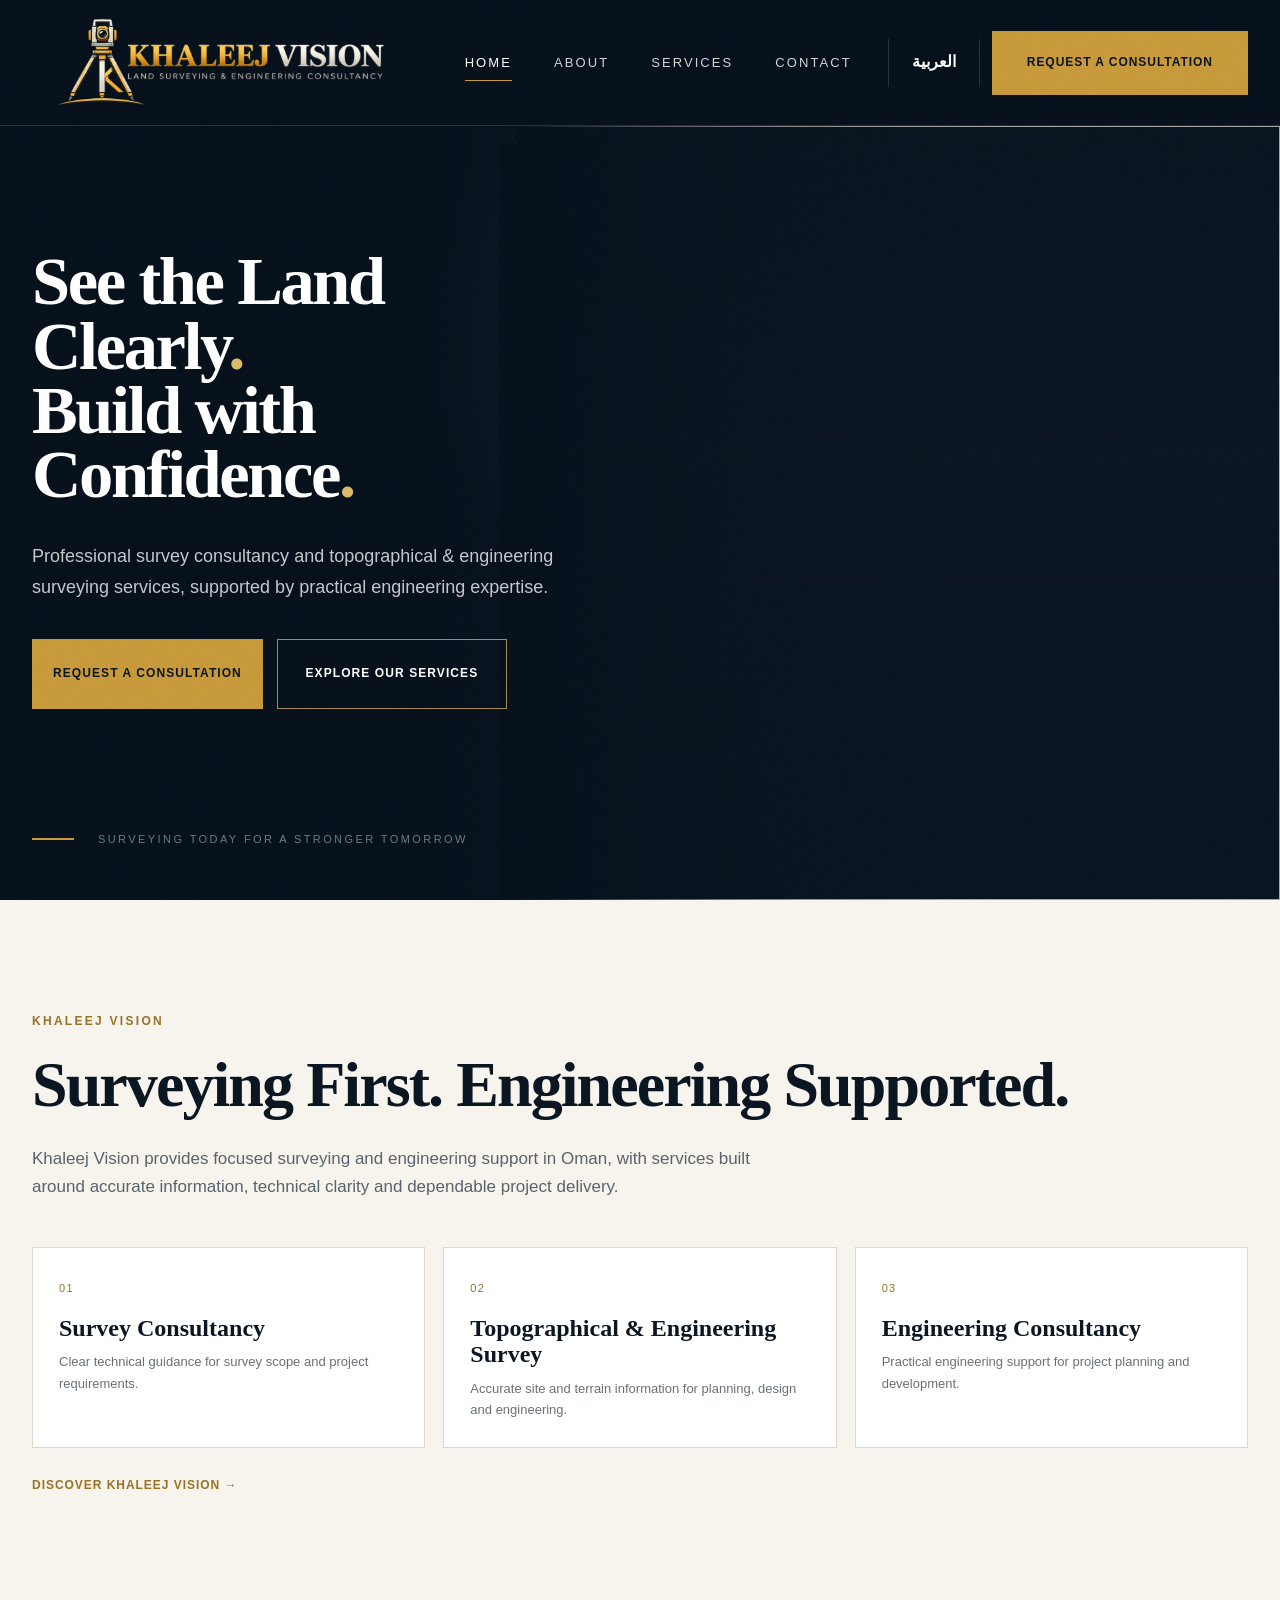
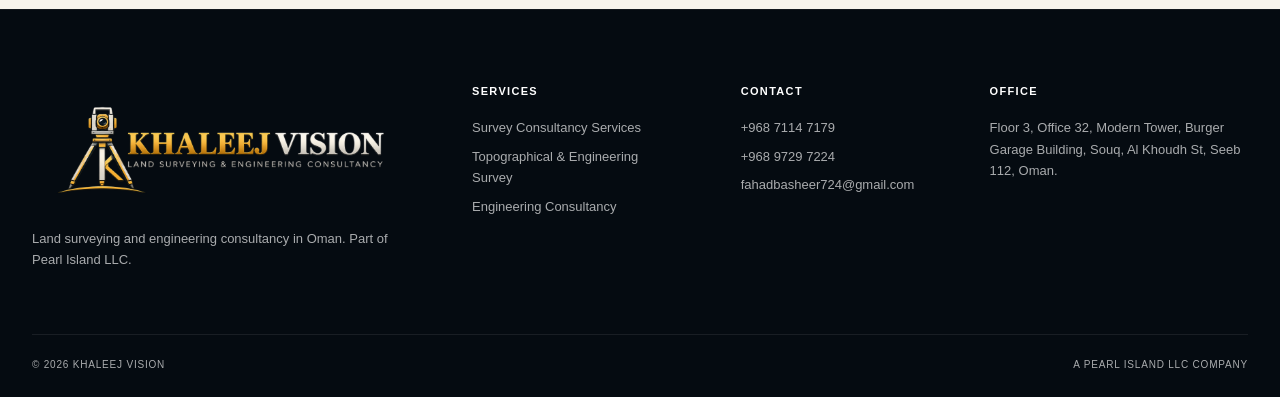
==== commit 1d52b610: "Redesign homepage hero to match approved surveyor mockup" ====
--- a/index.html
+++ b/index.html
@@ -6,27 +6,32 @@
   <meta name="description" content="Khaleej Vision — Land Surveying & Engineering Consultancy in Oman. Part of Pearl Island LLC.">
   <title>Khaleej Vision | Land Surveying & Engineering Consultancy</title>
   <link rel="stylesheet" href="styles.css">
+  <link rel="stylesheet" href="hero-photo.css">
 </head>
-<body>
+<body class="home-page">
   <div class="page-noise" aria-hidden="true"></div>
+
   <header class="site-header">
     <div class="container nav-wrap">
       <a class="brand-lockup" href="index.html" aria-label="Khaleej Vision home">
         <svg class="brand-mark" viewBox="0 0 120 120" aria-hidden="true"><ellipse cx="60" cy="60" rx="44" ry="25" fill="none" stroke="currentColor" stroke-width="5"/><circle cx="60" cy="60" r="15" fill="none" stroke="currentColor" stroke-width="5"/><line x1="60" y1="8" x2="60" y2="112" stroke="currentColor" stroke-width="3"/><line x1="8" y1="60" x2="112" y2="60" stroke="currentColor" stroke-width="3"/><path d="M32 76 C48 66,72 66,88 76" fill="none" stroke="currentColor" stroke-width="4" stroke-linecap="round"/></svg>
         <span class="brand-text"><strong>KHALEEJ VISION</strong><small>LAND SURVEYING &amp; ENGINEERING CONSULTANCY</small></span>
       </a>
+
       <nav class="desktop-nav" aria-label="Primary navigation">
         <a href="index.html" aria-current="page" data-en="Home" data-ar="الرئيسية">Home</a>
         <a href="about.html" data-en="About" data-ar="من نحن">About</a>
         <a href="services.html" data-en="Services" data-ar="خدماتنا">Services</a>
         <a href="contact.html" data-en="Contact" data-ar="تواصل معنا">Contact</a>
       </nav>
+
       <div class="nav-actions">
         <button class="lang-toggle" id="langToggle" type="button" aria-label="Switch language">العربية</button>
         <a class="btn btn-gold btn-nav" href="contact.html" data-en="Request a Consultation" data-ar="اطلب استشارة">Request a Consultation</a>
         <button class="menu-toggle" id="menuToggle" type="button" aria-label="Open menu"><span></span><span></span></button>
       </div>
     </div>
+
     <div class="mobile-menu" id="mobileMenu">
       <a href="index.html" aria-current="page" data-en="Home" data-ar="الرئيسية">Home</a>
       <a href="about.html" data-en="About" data-ar="من نحن">About</a>
@@ -37,20 +42,46 @@
   </header>
 
   <main>
-    <section class="hero">
-      <div class="container hero-grid">
-        <div class="hero-copy">
-          <div class="eyebrow" data-en="LAND SURVEYING & ENGINEERING CONSULTANCY · OMAN" data-ar="المساحة والاستشارات الهندسية · سلطنة عُمان">LAND SURVEYING & ENGINEERING CONSULTANCY · OMAN</div>
-          <h1 class="display-title" data-en="See the Land Clearly.<br>Build with Confidence." data-ar="رؤية أوضح للأرض.<br>وبناء بثقة.">See the Land Clearly.<br>Build with Confidence.</h1>
-          <p class="hero-lead" data-en="Professional survey consultancy and topographical & engineering surveying services, supported by practical engineering expertise." data-ar="خدمات احترافية للاستشارات المساحية والرفع الطبوغرافي والمسح الهندسي، مدعومة بخبرة هندسية عملية.">Professional survey consultancy and topographical & engineering surveying services, supported by practical engineering expertise.</p>
-          <div class="hero-actions"><a class="btn btn-gold" href="contact.html" data-en="Request a Consultation" data-ar="اطلب استشارة">Request a Consultation</a><a class="btn btn-outline" href="services.html" data-en="Explore Our Services" data-ar="استكشف خدماتنا">Explore Our Services</a></div>
-          <div class="parent-note"><span class="parent-line"></span><span data-en="Part of PEARL ISLAND LLC" data-ar="جزء من PEARL ISLAND LLC">Part of PEARL ISLAND LLC</span></div>
-        </div>
-        <div class="hero-visual" aria-label="Abstract surveying visualization">
-          <div class="visual-frame"><div class="terrain terrain-a"></div><div class="terrain terrain-b"></div><div class="terrain terrain-c"></div><div class="instrument"><div class="instrument-head"><div class="lens"></div></div><div class="instrument-neck"></div><div class="tripod tripod-left"></div><div class="tripod tripod-mid"></div><div class="tripod tripod-right"></div></div><div class="coord coord-a">23°35' N</div><div class="coord coord-b">58°24' E</div><div class="coord coord-c">KV / 2026</div></div>
+    <section class="home-photo-hero">
+      <div class="home-hero-photo" aria-hidden="true">
+        <img id="homeHeroImage" alt="">
+      </div>
+
+      <div class="container home-hero-inner">
+        <div class="home-hero-copy">
+          <h1
+            class="home-hero-title"
+            data-en="See the Land<br>Clearly<span class='gold-dot'>.</span><br>Build with<br>Confidence<span class='gold-dot'>.</span>"
+            data-ar="رؤية أوضح<br>للأرض<span class='gold-dot'>.</span><br>وبناء<br>بثقة<span class='gold-dot'>.</span>"
+          >
+            See the Land<br>
+            Clearly<span class="gold-dot">.</span><br>
+            Build with<br>
+            Confidence<span class="gold-dot">.</span>
+          </h1>
+
+          <p
+            class="home-hero-lead"
+            data-en="Professional survey consultancy and topographical & engineering surveying services, supported by practical engineering expertise."
+            data-ar="خدمات احترافية للاستشارات المساحية والرفع الطبوغرافي والمسح الهندسي، مدعومة بخبرة هندسية عملية."
+          >
+            Professional survey consultancy and topographical & engineering surveying services, supported by practical engineering expertise.
+          </p>
+
+          <div class="hero-actions">
+            <a class="btn btn-gold" href="contact.html" data-en="Request a Consultation" data-ar="اطلب استشارة">Request a Consultation</a>
+            <a class="btn btn-outline" href="services.html" data-en="Explore Our Services" data-ar="استكشف خدماتنا">Explore Our Services</a>
+          </div>
         </div>
       </div>
-      <div class="trust-strip"><div class="container trust-grid"><div><span>01</span><strong data-en="Precision" data-ar="الدقة">Precision</strong></div><div><span>02</span><strong data-en="Technical Expertise" data-ar="الخبرة الفنية">Technical Expertise</strong></div><div><span>03</span><strong data-en="Reliable Project Support" data-ar="دعم موثوق للمشاريع">Reliable Project Support</strong></div><div><span>04</span><strong data-en="Serving Oman" data-ar="نخدم سلطنة عُمان">Serving Oman</strong></div></div></div>
+
+      <div
+        class="home-hero-motto"
+        data-en="SURVEYING TODAY FOR A STRONGER TOMORROW"
+        data-ar="مساحة اليوم لبناء غدٍ أقوى"
+      >
+        SURVEYING TODAY FOR A STRONGER TOMORROW
+      </div>
     </section>
 
     <section class="section home-intro">
@@ -71,6 +102,8 @@
     </div>
     <div class="container footer-bottom"><span>© 2026 Khaleej Vision</span><span data-en="A Pearl Island LLC Company" data-ar="إحدى شركات Pearl Island LLC">A Pearl Island LLC Company</span></div>
   </footer>
+
+  <script src="hero-photo.js"></script>
   <script src="script.js"></script>
 </body>
-</html>+</html>
--- a/styles.css
+++ b/styles.css
@@ -135,3 +135,80 @@
 @media(max-width:1180px){.container{width:min(var(--container),calc(100% - 40px))}.brand-lockup{min-width:250px}.brand-text strong{font-size:21px}.brand-text small{font-size:6.8px}.desktop-nav{gap:24px}.btn-nav{padding:0 18px}}
 @media(max-width:980px){.desktop-nav,.btn-nav{display:none}.menu-toggle{display:block}.nav-wrap{height:88px}.brand-lockup{min-width:0}.brand-text small{display:none}.hero-grid,.split-layout,.precision-grid,.pearl-box,.contact-grid{grid-template-columns:1fr}.hero-grid{padding-top:150px;gap:28px;min-height:auto}.hero-visual{min-height:420px}.visual-frame{width:390px}.trust-grid{grid-template-columns:repeat(2,1fr)}.home-teasers,.services-grid{grid-template-columns:1fr}.service-card{min-height:330px}.process-line{grid-template-columns:repeat(2,1fr);gap:38px}.process-line:before{display:none}.footer-grid{grid-template-columns:repeat(2,1fr)}}
 @media(max-width:620px){.container{width:min(100% - 28px,var(--container))}.nav-wrap{height:76px}.brand-mark{width:42px;height:42px}.brand-text strong{font-size:16px}.lang-toggle{font-size:12px;min-width:74px;padding:0 8px}.hero-grid{padding-top:126px;padding-bottom:58px}.hero h1{font-size:48px}.hero-lead{font-size:15px}.hero-actions{flex-direction:column;align-items:stretch}.hero-visual{min-height:330px}.visual-frame{width:290px}.instrument{transform:translate(-50%,-50%) scale(.72)}.trust-grid{grid-template-columns:1fr 1fr}.trust-grid>div{padding:16px 12px;align-items:flex-start;flex-direction:column;gap:4px}.page-hero-inner{min-height:390px;padding-top:145px;padding-bottom:58px}.page-hero h1{font-size:50px}.section{padding:82px 0}.section h2{font-size:43px}.mini-specs{grid-template-columns:1fr}.about-art{height:360px}.process-line{grid-template-columns:1fr}.form-row{grid-template-columns:1fr}.footer-grid{grid-template-columns:1fr;gap:34px}.footer-bottom{flex-direction:column}}
+
+
+/* =========================================
+   KHALEEJ VISION NEW LOGO OVERRIDES
+   ========================================= */
+
+.kv-selected-logo-lockup {
+    display: inline-flex !important;
+    align-items: center !important;
+    width: auto !important;
+    min-width: 470px !important;
+}
+
+.kv-brand-logo {
+    display: block !important;
+    width: 470px !important;
+    max-width: none !important;
+    height: auto !important;
+}
+
+/* Header height */
+.nav-wrap {
+    height: 125px !important;
+}
+
+/* Footer logo can be slightly smaller */
+.footer-lockup .kv-brand-logo {
+    width: 360px !important;
+    max-width: 100% !important;
+}
+
+
+/* Medium desktop */
+@media (max-width: 1350px) {
+    .kv-selected-logo-lockup {
+        min-width: 390px !important;
+    }
+
+    .kv-brand-logo {
+        width: 390px !important;
+    }
+}
+
+
+/* Tablet / small laptop */
+@media (max-width: 980px) {
+    .kv-selected-logo-lockup {
+        min-width: 0 !important;
+    }
+
+    .kv-brand-logo {
+        width: 310px !important;
+        max-width: 65vw !important;
+    }
+
+    .nav-wrap {
+        height: 100px !important;
+    }
+}
+
+
+/* Mobile */
+@media (max-width: 620px) {
+    .kv-brand-logo {
+        width: 240px !important;
+        max-width: 70vw !important;
+    }
+
+    .footer-lockup .kv-brand-logo {
+        width: 250px !important;
+        max-width: 100% !important;
+    }
+
+    .nav-wrap {
+        height: 88px !important;
+    }
+}
--- a/hero-photo.css
+++ b/hero-photo.css
@@ -0,0 +1,247 @@
+/* Khaleej Vision homepage hero — photographic mockup direction */
+
+.home-page .site-header{
+  background:#07111c;
+  border-bottom:1px solid rgba(255,255,255,.12);
+}
+
+.home-page .nav-wrap{
+  height:126px;
+}
+
+.home-page .kv-brand-logo{
+  width:430px !important;
+  max-width:34vw !important;
+  height:auto !important;
+}
+
+.home-page .brand-lockup,
+.home-page .kv-selected-logo-lockup{
+  min-width:430px !important;
+}
+
+.home-page .desktop-nav{
+  gap:42px;
+}
+
+.home-page .btn-nav{
+  min-height:64px;
+  padding:0 34px;
+}
+
+.home-photo-hero{
+  position:relative;
+  min-height:max(820px,100vh);
+  overflow:hidden;
+  color:#fff;
+  background:
+    radial-gradient(circle at 55% 38%,rgba(36,72,96,.18),transparent 32%),
+    linear-gradient(90deg,#07111c 0%,#07111c 34%,#0a1622 46%,#0b1825 100%);
+}
+
+.home-photo-hero::before{
+  content:"";
+  position:absolute;
+  inset:0;
+  pointer-events:none;
+  z-index:2;
+  opacity:.08;
+  background-image:
+    linear-gradient(rgba(255,255,255,.045) 1px,transparent 1px),
+    linear-gradient(90deg,rgba(255,255,255,.045) 1px,transparent 1px);
+  background-size:70px 70px;
+  mask-image:linear-gradient(to right,transparent 0%,transparent 30%,#000 67%,#000 100%);
+}
+
+.home-hero-photo{
+  position:absolute;
+  z-index:1;
+  top:126px;
+  right:0;
+  bottom:0;
+  left:39%;
+  overflow:hidden;
+  background:#0a1622;
+}
+
+.home-hero-photo img{
+  width:100%;
+  height:100%;
+  object-fit:cover;
+  object-position:center center;
+  display:block;
+  filter:saturate(.96) contrast(1.03) brightness(.97);
+}
+
+.home-hero-photo::after{
+  content:"";
+  position:absolute;
+  inset:0;
+  pointer-events:none;
+  background:
+    linear-gradient(90deg,#07111c 0%,rgba(7,17,28,.93) 5%,rgba(7,17,28,.55) 18%,rgba(7,17,28,.16) 38%,rgba(7,17,28,0) 60%),
+    linear-gradient(0deg,rgba(4,10,17,.12),rgba(4,10,17,.02) 58%,rgba(4,10,17,.14));
+}
+
+.home-hero-inner{
+  position:relative;
+  z-index:4;
+  min-height:max(820px,100vh);
+  display:flex;
+  align-items:center;
+  padding-top:168px;
+  padding-bottom:110px;
+}
+
+.home-hero-copy{
+  width:43%;
+  max-width:660px;
+}
+
+.home-hero-title{
+  margin:0;
+  color:#fff;
+  font-family:Georgia,"Times New Roman",serif;
+  font-size:clamp(58px,5.35vw,92px);
+  font-weight:600;
+  line-height:.94;
+  letter-spacing:-.035em;
+}
+
+.home-hero-title .gold-dot{
+  color:var(--gold-light);
+}
+
+.home-hero-lead{
+  max-width:555px;
+  margin:34px 0 36px;
+  color:rgba(255,255,255,.77);
+  font-size:18px;
+  line-height:1.72;
+}
+
+.home-photo-hero .hero-actions{
+  display:flex;
+  flex-wrap:wrap;
+  gap:24px;
+}
+
+.home-photo-hero .hero-actions .btn{
+  min-width:278px;
+  min-height:70px;
+  font-size:12px;
+  letter-spacing:.09em;
+}
+
+.home-photo-hero .btn-outline{
+  border-color:rgba(221,187,106,.72);
+}
+
+.home-photo-hero .btn-outline:hover{
+  border-color:var(--gold-light);
+  color:var(--gold-light);
+}
+
+.home-hero-motto{
+  position:absolute;
+  z-index:5;
+  left:max(32px,calc((100vw - min(var(--container),calc(100vw - 64px)))/2));
+  bottom:52px;
+  display:flex;
+  align-items:center;
+  gap:24px;
+  color:rgba(255,255,255,.43);
+  font-size:11px;
+  letter-spacing:.22em;
+  text-transform:uppercase;
+}
+
+.home-hero-motto::before{
+  content:"";
+  width:42px;
+  height:2px;
+  background:var(--gold);
+}
+
+body.rtl .home-hero-copy{
+  margin-left:auto;
+  margin-right:0;
+  text-align:right;
+}
+
+body.rtl .home-hero-title{
+  font-family:Tahoma,"Segoe UI",Arial,sans-serif;
+  line-height:1.32;
+  letter-spacing:0;
+}
+
+body.rtl .home-hero-photo{
+  right:39%;
+  left:0;
+}
+
+body.rtl .home-hero-photo::after{
+  background:
+    linear-gradient(270deg,#07111c 0%,rgba(7,17,28,.93) 5%,rgba(7,17,28,.55) 18%,rgba(7,17,28,.16) 38%,rgba(7,17,28,0) 60%),
+    linear-gradient(0deg,rgba(4,10,17,.12),rgba(4,10,17,.02) 58%,rgba(4,10,17,.14));
+}
+
+body.rtl .home-hero-motto{
+  left:auto;
+  right:max(32px,calc((100vw - min(var(--container),calc(100vw - 64px)))/2));
+}
+
+@media(max-width:1350px){
+  .home-page .kv-brand-logo{width:370px !important;max-width:30vw !important}
+  .home-page .brand-lockup,.home-page .kv-selected-logo-lockup{min-width:370px !important}
+  .home-photo-hero .hero-actions{gap:14px}
+  .home-photo-hero .hero-actions .btn{min-width:230px;padding:0 20px}
+  .home-hero-copy{width:45%}
+}
+
+@media(max-width:1180px){
+  .home-page .kv-brand-logo{width:310px !important;max-width:31vw !important}
+  .home-page .brand-lockup,.home-page .kv-selected-logo-lockup{min-width:310px !important}
+  .home-photo-hero .home-hero-photo{left:43%}
+  body.rtl .home-photo-hero .home-hero-photo{left:0;right:43%}
+  .home-hero-title{font-size:clamp(54px,5.5vw,76px)}
+}
+
+@media(max-width:980px){
+  .home-page .nav-wrap{height:92px}
+  .home-page .kv-brand-logo{width:270px !important;max-width:58vw !important}
+  .home-page .brand-lockup,.home-page .kv-selected-logo-lockup{min-width:0 !important}
+  .home-photo-hero{min-height:880px}
+  .home-hero-photo{inset:92px 0 0 0}
+  body.rtl .home-hero-photo{inset:92px 0 0 0}
+  .home-hero-photo::after,
+  body.rtl .home-hero-photo::after{
+    background:
+      linear-gradient(90deg,rgba(7,17,28,.97) 0%,rgba(7,17,28,.90) 40%,rgba(7,17,28,.50) 72%,rgba(7,17,28,.28) 100%),
+      linear-gradient(0deg,rgba(4,10,17,.58),rgba(4,10,17,.06) 58%,rgba(4,10,17,.20));
+  }
+  body.rtl .home-hero-photo::after{
+    background:
+      linear-gradient(270deg,rgba(7,17,28,.97) 0%,rgba(7,17,28,.90) 40%,rgba(7,17,28,.50) 72%,rgba(7,17,28,.28) 100%),
+      linear-gradient(0deg,rgba(4,10,17,.58),rgba(4,10,17,.06) 58%,rgba(4,10,17,.20));
+  }
+  .home-hero-inner{min-height:880px;padding-top:150px;padding-bottom:120px;align-items:center}
+  .home-hero-copy{width:72%;max-width:640px}
+  .home-hero-title{font-size:64px}
+}
+
+@media(max-width:620px){
+  .home-page .nav-wrap{height:78px}
+  .home-page .kv-brand-logo{width:220px !important;max-width:68vw !important}
+  .home-photo-hero{min-height:820px}
+  .home-hero-photo{top:78px}
+  .home-hero-photo img{object-position:61% center}
+  .home-hero-inner{min-height:820px;padding-top:118px;padding-bottom:110px}
+  .home-hero-copy{width:100%;max-width:100%}
+  .home-hero-title{font-size:48px}
+  .home-hero-lead{font-size:15px;max-width:92%;margin:26px 0 30px}
+  .home-photo-hero .hero-actions{flex-direction:column;align-items:stretch;width:min(100%,340px)}
+  .home-photo-hero .hero-actions .btn{width:100%;min-width:0;min-height:56px}
+  .home-hero-motto{left:14px;right:14px;bottom:24px;font-size:8px;letter-spacing:.15em;gap:12px}
+  body.rtl .home-hero-motto{left:14px;right:14px}
+}
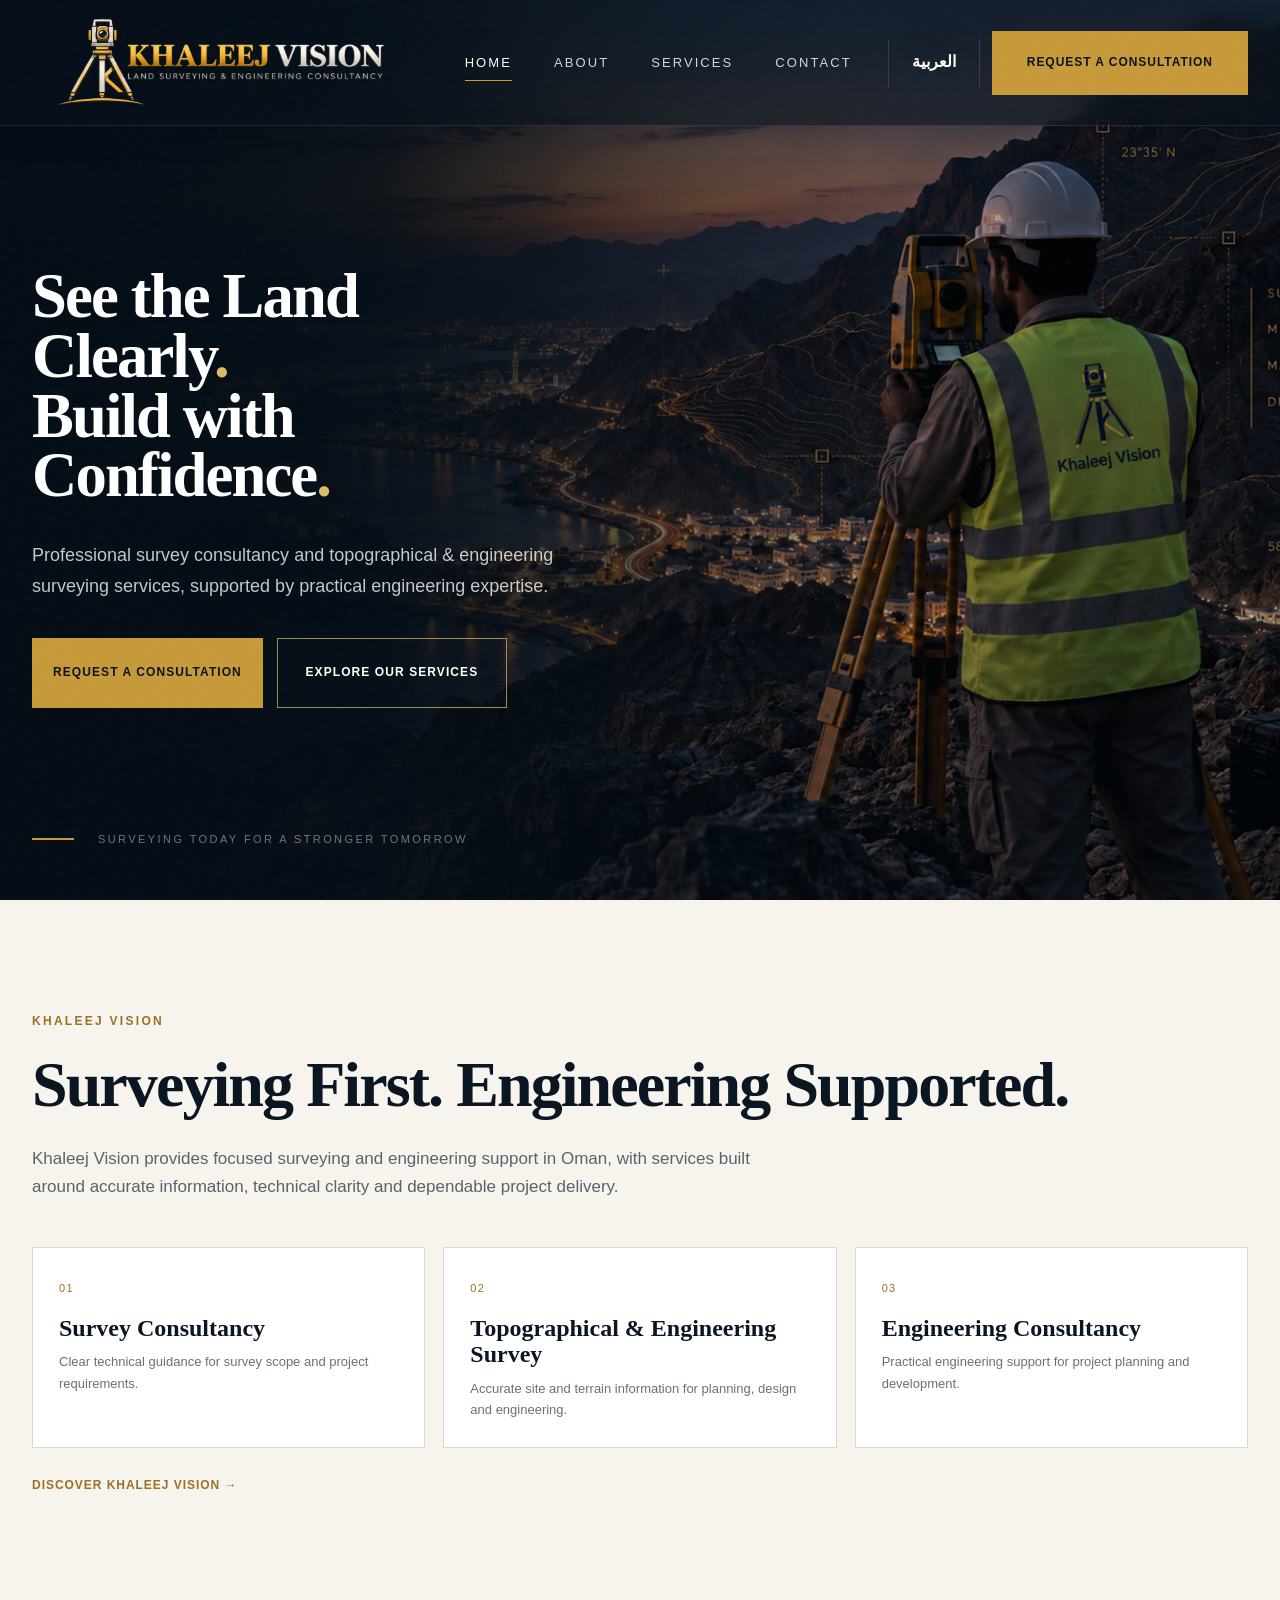
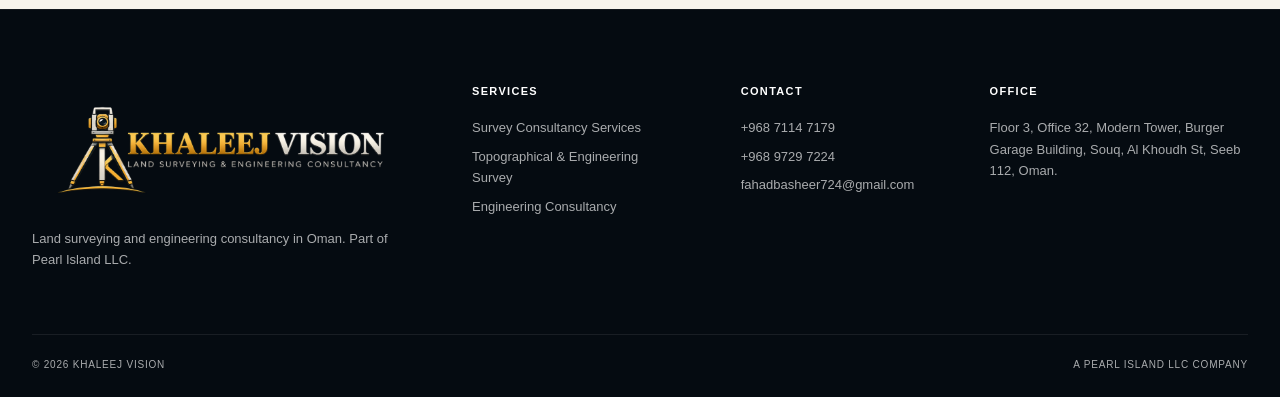
==== commit b1ef07e2: "Added new picture on homepage, and modified navigation bar visibility" ====
--- a/index.html
+++ b/index.html
@@ -44,7 +44,9 @@
   <main>
     <section class="home-photo-hero">
       <div class="home-hero-photo" aria-hidden="true">
-        <img id="homeHeroImage" alt="">
+        <img id="homeHeroImage" 
+        src = "assets/hero-surveyor-oman.png"
+        alt="Surveyor in Oman with a theodolite, overlooking a construction site with buildings and mountains in the background.">
       </div>
 
       <div class="container home-hero-inner">
@@ -103,7 +105,6 @@
     <div class="container footer-bottom"><span>© 2026 Khaleej Vision</span><span data-en="A Pearl Island LLC Company" data-ar="إحدى شركات Pearl Island LLC">A Pearl Island LLC Company</span></div>
   </footer>
 
-  <script src="hero-photo.js"></script>
   <script src="script.js"></script>
 </body>
 </html>
--- a/styles.css
+++ b/styles.css
@@ -12,18 +12,58 @@
   --line:rgba(199,154,59,.28);
   --container:1500px;
 }
-*{box-sizing:border-box}
-html{scroll-behavior:smooth}
-body{margin:0;background:var(--ivory);color:var(--charcoal);font-family:"Segoe UI",Arial,Helvetica,sans-serif;line-height:1.65;overflow-x:hidden}
-body.rtl{font-family:Tahoma,"Segoe UI",Arial,sans-serif;text-align:right}
+*{
+    box-sizing:border-box
+}
+
+html {
+    scroll-behavior:smooth
+}
+
+body {
+    margin:0;
+    background:var(--ivory);
+    color:var(--charcoal);
+    font-family:"Segoe UI",Arial,Helvetica,sans-serif;line-height:1.65;
+    overflow-x:hidden
+}
+
+body.rtl {
+    font-family:Tahoma,"Segoe UI",Arial,sans-serif;text-align:right
+}
 a{text-decoration:none;color:inherit}
 img,svg{display:block;max-width:100%}
 button,input,select,textarea{font:inherit}
 button{cursor:pointer}
 .container{width:min(var(--container),calc(100% - 64px));margin:0 auto}
 .page-noise{position:fixed;inset:0;z-index:9999;pointer-events:none;opacity:.02;background-image:url("data:image/svg+xml,%3Csvg viewBox='0 0 180 180' xmlns='http://www.w3.org/2000/svg'%3E%3Cfilter id='n'%3E%3CfeTurbulence type='fractalNoise' baseFrequency='.82' numOctaves='2' stitchTiles='stitch'/%3E%3C/filter%3E%3Crect width='100%25' height='100%25' filter='url(%23n)' opacity='.7'/%3E%3C/svg%3E")}
-.site-header{position:absolute;top:0;left:0;right:0;z-index:50;border-bottom:1px solid rgba(255,255,255,.14);transition:background .25s ease,backdrop-filter .25s ease}
-.site-header.scrolled{position:fixed;background:rgba(7,17,28,.94);backdrop-filter:blur(14px)}
+.site-header{
+    position:absolute;
+    top:0;
+    left:0;
+    right:0;
+    z-index:50;
+
+    background:transparent;
+    border-bottom:1px solid rgba(255,255,255,.08);
+
+    transition:
+        background .25s ease,
+        backdrop-filter .25s ease,
+        border-color .25s ease;
+    }
+
+.site-header.scrolled {
+    position:fixed;
+
+    background:rgba(7,17,28,.78);
+
+    backdrop-filter:blur(18px);
+    -webkit-backdrop-filter:blur(18px);
+
+    border-bottom:1px solid rgba(255,255,255,.08);
+}
+
 .nav-wrap{height:108px;display:flex;align-items:center;gap:28px}
 .brand-lockup{display:inline-flex;align-items:center;gap:14px;color:var(--gold-light);min-width:345px}
 .brand-mark{width:58px;height:58px;flex:0 0 auto}
--- a/hero-photo.css
+++ b/hero-photo.css
@@ -1,23 +1,47 @@
 /* Khaleej Vision homepage hero — photographic mockup direction */
 
 .home-page .site-header{
-  background:#07111c;
-  border-bottom:1px solid rgba(255,255,255,.12);
+  background:rgba(10,18,26,.58);
+
+  backdrop-filter:blur(16px) saturate(120%);
+  -webkit-backdrop-filter:blur(16px) saturate(120%);
+
+  border-bottom:1px solid rgba(255,255,255,.10);
+
+  box-shadow:
+    0 8px 30px rgba(0,0,0,.10);
+
+  transition:
+    background .25s ease,
+    backdrop-filter .25s ease,
+    box-shadow .25s ease;
+}
+
+.home-page .site-header.scrolled{
+  background:rgba(7,17,28,.88);
+
+  backdrop-filter:blur(20px) saturate(125%);
+  -webkit-backdrop-filter:blur(20px) saturate(125%);
+
+  border-bottom:1px solid rgba(255,255,255,.09);
+
+  box-shadow:
+    0 10px 32px rgba(0,0,0,.20);
 }
 
 .home-page .nav-wrap{
-  height:126px;
+  height:112px;
 }
 
 .home-page .kv-brand-logo{
-  width:430px !important;
-  max-width:34vw !important;
+  width:400px !important;
+  max-width:33vw !important;
   height:auto !important;
 }
 
 .home-page .brand-lockup,
 .home-page .kv-selected-logo-lockup{
-  min-width:430px !important;
+  min-width:400px !important;
 }
 
 .home-page .desktop-nav{
@@ -35,8 +59,8 @@
   overflow:hidden;
   color:#fff;
   background:
-    radial-gradient(circle at 55% 38%,rgba(36,72,96,.18),transparent 32%),
-    linear-gradient(90deg,#07111c 0%,#07111c 34%,#0a1622 46%,#0b1825 100%);
+    radial-gradient(circle at 72% 32%,rgba(36,72,96,.16),transparent 34%),
+    linear-gradient(90deg,#07111c 0%,#08131f 36%,#0a1622 58%,#0b1825 100%);
 }
 
 .home-photo-hero::before{
@@ -56,10 +80,7 @@
 .home-hero-photo{
   position:absolute;
   z-index:1;
-  top:126px;
-  right:0;
-  bottom:0;
-  left:39%;
+  inset:0;
   overflow:hidden;
   background:#0a1622;
 }
@@ -68,9 +89,9 @@
   width:100%;
   height:100%;
   object-fit:cover;
-  object-position:center center;
+  object-position:72% center;
   display:block;
-  filter:saturate(.96) contrast(1.03) brightness(.97);
+  filter:saturate(.96) contrast(1.04) brightness(.92);
 }
 
 .home-hero-photo::after{
@@ -79,8 +100,22 @@
   inset:0;
   pointer-events:none;
   background:
-    linear-gradient(90deg,#07111c 0%,rgba(7,17,28,.93) 5%,rgba(7,17,28,.55) 18%,rgba(7,17,28,.16) 38%,rgba(7,17,28,0) 60%),
-    linear-gradient(0deg,rgba(4,10,17,.12),rgba(4,10,17,.02) 58%,rgba(4,10,17,.14));
+    linear-gradient(
+      90deg,
+      rgba(5,14,23,.99) 0%,
+      rgba(5,14,23,.97) 16%,
+      rgba(5,14,23,.91) 30%,
+      rgba(5,14,23,.72) 42%,
+      rgba(5,14,23,.44) 54%,
+      rgba(5,14,23,.18) 68%,
+      rgba(5,14,23,.05) 100%
+    ),
+    linear-gradient(
+      0deg,
+      rgba(5,14,23,.34) 0%,
+      rgba(5,14,23,.08) 56%,
+      rgba(5,14,23,.14) 100%
+    );
 }
 
 .home-hero-inner{
@@ -89,7 +124,7 @@
   min-height:max(820px,100vh);
   display:flex;
   align-items:center;
-  padding-top:168px;
+  padding-top:185px;
   padding-bottom:110px;
 }
 
@@ -102,10 +137,10 @@
   margin:0;
   color:#fff;
   font-family:Georgia,"Times New Roman",serif;
-  font-size:clamp(58px,5.35vw,92px);
+  font-size:clamp(54px,4.9vw,84px);
   font-weight:600;
-  line-height:.94;
-  letter-spacing:-.035em;
+  line-height:.95;
+  letter-spacing:-.03em;
 }
 
 .home-hero-title .gold-dot{
@@ -176,14 +211,23 @@
 }
 
 body.rtl .home-hero-photo{
-  right:39%;
-  left:0;
-}
-
+  inset:0;
+}
 body.rtl .home-hero-photo::after{
   background:
-    linear-gradient(270deg,#07111c 0%,rgba(7,17,28,.93) 5%,rgba(7,17,28,.55) 18%,rgba(7,17,28,.16) 38%,rgba(7,17,28,0) 60%),
-    linear-gradient(0deg,rgba(4,10,17,.12),rgba(4,10,17,.02) 58%,rgba(4,10,17,.14));
+    linear-gradient(
+      270deg,
+      rgba(5,14,23,.97) 0%,
+      rgba(5,14,23,.92) 34%,
+      rgba(5,14,23,.62) 62%,
+      rgba(5,14,23,.28) 100%
+    ),
+    linear-gradient(
+      0deg,
+      rgba(5,14,23,.54),
+      rgba(5,14,23,.10) 58%,
+      rgba(5,14,23,.20)
+    );
 }
 
 body.rtl .home-hero-motto{
@@ -212,13 +256,24 @@
   .home-page .kv-brand-logo{width:270px !important;max-width:58vw !important}
   .home-page .brand-lockup,.home-page .kv-selected-logo-lockup{min-width:0 !important}
   .home-photo-hero{min-height:880px}
-  .home-hero-photo{inset:92px 0 0 0}
-  body.rtl .home-hero-photo{inset:92px 0 0 0}
+  .home-hero-photo{inset:0}
+  body.rtl .home-hero-photo{inset:0}
   .home-hero-photo::after,
   body.rtl .home-hero-photo::after{
     background:
-      linear-gradient(90deg,rgba(7,17,28,.97) 0%,rgba(7,17,28,.90) 40%,rgba(7,17,28,.50) 72%,rgba(7,17,28,.28) 100%),
-      linear-gradient(0deg,rgba(4,10,17,.58),rgba(4,10,17,.06) 58%,rgba(4,10,17,.20));
+      linear-gradient(
+        90deg,
+        rgba(5,14,23,.97) 0%,
+        rgba(5,14,23,.92) 34%,
+        rgba(5,14,23,.62) 62%,
+        rgba(5,14,23,.28) 100%
+      ),
+      linear-gradient(
+        0deg,
+        rgba(5,14,23,.54),
+        rgba(5,14,23,.10) 58%,
+        rgba(5,14,23,.20)
+      );
   }
   body.rtl .home-hero-photo::after{
     background:
@@ -234,8 +289,8 @@
   .home-page .nav-wrap{height:78px}
   .home-page .kv-brand-logo{width:220px !important;max-width:68vw !important}
   .home-photo-hero{min-height:820px}
-  .home-hero-photo{top:78px}
-  .home-hero-photo img{object-position:61% center}
+  .home-hero-photo{inset:0}
+  .home-hero-photo img{object-position:76% center}
   .home-hero-inner{min-height:820px;padding-top:118px;padding-bottom:110px}
   .home-hero-copy{width:100%;max-width:100%}
   .home-hero-title{font-size:48px}
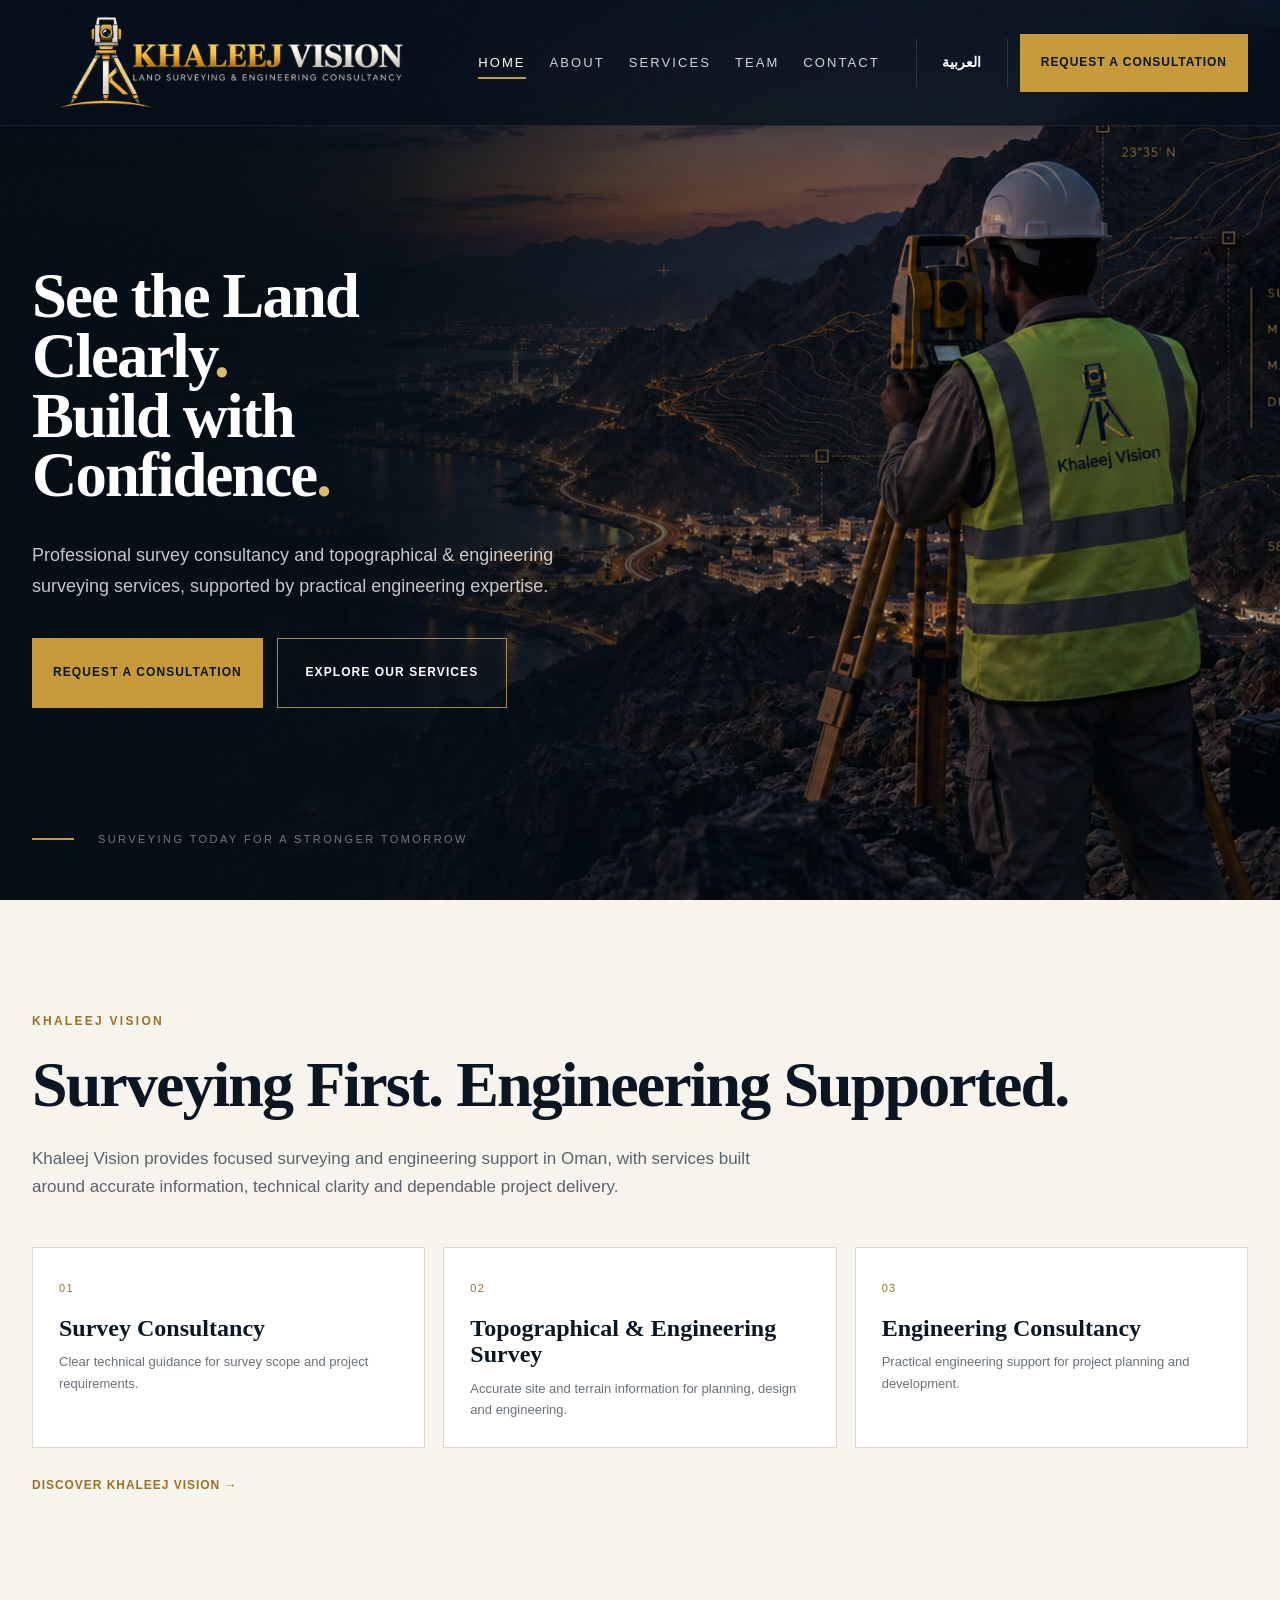
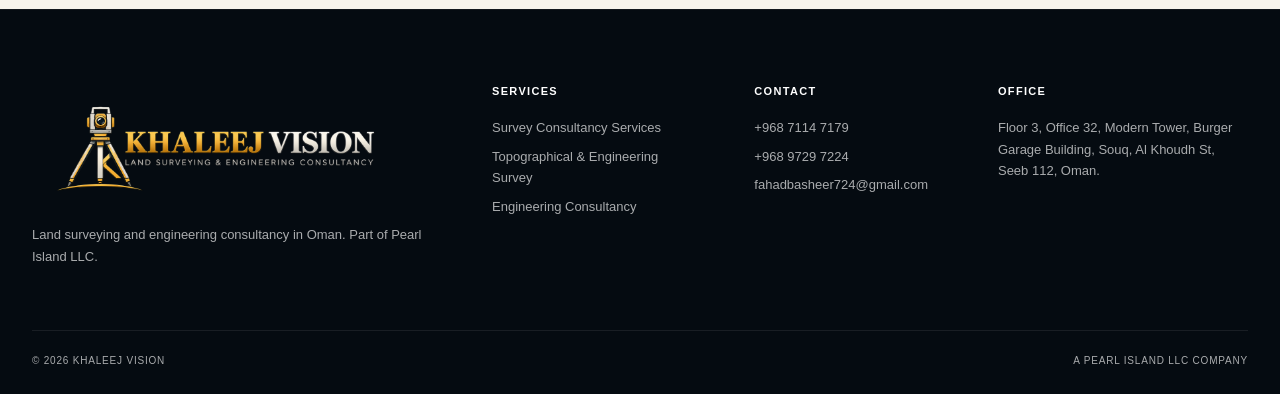
==== commit 0f5525e6: "Added Team Page. Modified the About Page. Standarized the styles css files" ====
--- a/index.html
+++ b/index.html
@@ -18,12 +18,41 @@
         <span class="brand-text"><strong>KHALEEJ VISION</strong><small>LAND SURVEYING &amp; ENGINEERING CONSULTANCY</small></span>
       </a>
 
-      <nav class="desktop-nav" aria-label="Primary navigation">
-        <a href="index.html" aria-current="page" data-en="Home" data-ar="الرئيسية">Home</a>
-        <a href="about.html" data-en="About" data-ar="من نحن">About</a>
-        <a href="services.html" data-en="Services" data-ar="خدماتنا">Services</a>
-        <a href="contact.html" data-en="Contact" data-ar="تواصل معنا">Contact</a>
-      </nav>
+
+  <nav class="desktop-nav" aria-label="Primary navigation">
+
+    <a href="index.html"
+      aria-current="page"
+      data-en="Home"
+      data-ar="الرئيسية">
+      Home
+    </a>
+
+    <a href="about.html"
+      data-en="About"
+      data-ar="من نحن">
+      About
+    </a>
+
+    <a href="services.html"
+      data-en="Services"
+      data-ar="خدماتنا">
+      Services
+    </a>
+
+    <a href="team.html"
+      data-en="Team"
+      data-ar="فريقنا">
+      Team
+    </a>
+
+    <a href="contact.html"
+      data-en="Contact"
+      data-ar="تواصل معنا">
+      Contact
+    </a>
+
+  </nav>
 
       <div class="nav-actions">
         <button class="lang-toggle" id="langToggle" type="button" aria-label="Switch language">العربية</button>
@@ -33,11 +62,44 @@
     </div>
 
     <div class="mobile-menu" id="mobileMenu">
-      <a href="index.html" aria-current="page" data-en="Home" data-ar="الرئيسية">Home</a>
-      <a href="about.html" data-en="About" data-ar="من نحن">About</a>
-      <a href="services.html" data-en="Services" data-ar="خدماتنا">Services</a>
-      <a href="contact.html" data-en="Contact" data-ar="تواصل معنا">Contact</a>
-      <a class="btn btn-gold" href="contact.html" data-en="Request a Consultation" data-ar="اطلب استشارة">Request a Consultation</a>
+
+      <a href="index.html"
+        data-en="Home"
+        data-ar="الرئيسية">
+        Home
+      </a>
+
+      <a href="about.html"
+        data-en="About"
+        data-ar="من نحن">
+        About
+      </a>
+
+      <a href="services.html"
+        data-en="Services"
+        data-ar="خدماتنا">
+        Services
+      </a>
+
+      <a href="team.html"
+        data-en="Team"
+        data-ar="فريقنا">
+        Team
+      </a>
+
+      <a href="contact.html"
+        data-en="Contact"
+        data-ar="تواصل معنا">
+        Contact
+      </a>
+
+      <a class="btn btn-gold"
+        href="contact.html"
+        data-en="Request a Consultation"
+        data-ar="اطلب استشارة">
+        Request a Consultation
+      </a>
+
     </div>
   </header>
 
--- a/styles.css
+++ b/styles.css
@@ -12,31 +12,70 @@
   --line:rgba(199,154,59,.28);
   --container:1500px;
 }
+
 *{
     box-sizing:border-box
 }
 
-html {
+html{
     scroll-behavior:smooth
 }
 
-body {
+body{
     margin:0;
     background:var(--ivory);
     color:var(--charcoal);
-    font-family:"Segoe UI",Arial,Helvetica,sans-serif;line-height:1.65;
+    font-family:"Segoe UI",Arial,Helvetica,sans-serif;
+    line-height:1.65;
     overflow-x:hidden
 }
 
-body.rtl {
-    font-family:Tahoma,"Segoe UI",Arial,sans-serif;text-align:right
-}
-a{text-decoration:none;color:inherit}
-img,svg{display:block;max-width:100%}
-button,input,select,textarea{font:inherit}
-button{cursor:pointer}
-.container{width:min(var(--container),calc(100% - 64px));margin:0 auto}
-.page-noise{position:fixed;inset:0;z-index:9999;pointer-events:none;opacity:.02;background-image:url("data:image/svg+xml,%3Csvg viewBox='0 0 180 180' xmlns='http://www.w3.org/2000/svg'%3E%3Cfilter id='n'%3E%3CfeTurbulence type='fractalNoise' baseFrequency='.82' numOctaves='2' stitchTiles='stitch'/%3E%3C/filter%3E%3Crect width='100%25' height='100%25' filter='url(%23n)' opacity='.7'/%3E%3C/svg%3E")}
+body.rtl{
+    font-family:Tahoma,"Segoe UI",Arial,sans-serif;
+    text-align:right
+}
+
+a{
+    text-decoration:none;
+    color:inherit
+}
+
+img,
+svg{
+    display:block;
+    max-width:100%
+}
+
+button,
+input,
+select,
+textarea{
+    font:inherit
+}
+
+button{
+    cursor:pointer
+}
+
+.container{
+    width:min(var(--container),calc(100% - 64px));
+    margin:0 auto
+}
+
+.page-noise{
+    position:fixed;
+    inset:0;
+    z-index:9999;
+    pointer-events:none;
+    opacity:.02;
+    background-image:url("data:image/svg+xml,%3Csvg viewBox='0 0 180 180' xmlns='http://www.w3.org/2000/svg'%3E%3Cfilter id='n'%3E%3CfeTurbulence type='fractalNoise' baseFrequency='.82' numOctaves='2' stitchTiles='stitch'/%3E%3C/filter%3E%3Crect width='100%25' height='100%25' filter='url(%23n)' opacity='.7'/%3E%3C/svg%3E")
+}
+
+
+/* =========================================================
+   GLOBAL SITE HEADER / NAVIGATION
+   ========================================================= */
+
 .site-header{
     position:absolute;
     top:0;
@@ -44,211 +83,2488 @@
     right:0;
     z-index:50;
 
-    background:transparent;
+    background:rgba(7,17,28,.82);
+
+    backdrop-filter:blur(18px) saturate(120%);
+    -webkit-backdrop-filter:blur(18px) saturate(120%);
+
     border-bottom:1px solid rgba(255,255,255,.08);
 
     transition:
         background .25s ease,
         backdrop-filter .25s ease,
+        box-shadow .25s ease,
         border-color .25s ease;
-    }
-
-.site-header.scrolled {
+}
+
+.site-header.scrolled{
     position:fixed;
 
-    background:rgba(7,17,28,.78);
-
-    backdrop-filter:blur(18px);
-    -webkit-backdrop-filter:blur(18px);
+    background:rgba(7,17,28,.94);
+
+    backdrop-filter:blur(20px) saturate(125%);
+    -webkit-backdrop-filter:blur(20px) saturate(125%);
 
     border-bottom:1px solid rgba(255,255,255,.08);
-}
-
-.nav-wrap{height:108px;display:flex;align-items:center;gap:28px}
-.brand-lockup{display:inline-flex;align-items:center;gap:14px;color:var(--gold-light);min-width:345px}
-.brand-mark{width:58px;height:58px;flex:0 0 auto}
-.brand-text{display:flex;flex-direction:column;line-height:1;min-width:0}
-.brand-text strong{color:#fff;font-family:Georgia,"Times New Roman",serif;font-size:27px;font-weight:600;letter-spacing:.035em;white-space:nowrap}
-.brand-text small{margin-top:8px;color:rgba(255,255,255,.58);font-size:8px;letter-spacing:.12em;white-space:nowrap}
-.desktop-nav{display:flex;align-items:center;justify-content:center;gap:42px;margin-left:auto}
-body.rtl .desktop-nav{margin-left:0;margin-right:auto}
-.desktop-nav a{color:rgba(255,255,255,.82);font-size:13px;letter-spacing:.16em;text-transform:uppercase;position:relative;padding:12px 0}
-.desktop-nav a:after{content:"";position:absolute;left:0;right:100%;bottom:4px;height:1px;background:var(--gold);transition:right .25s ease}
-.desktop-nav a:hover,.desktop-nav a[aria-current="page"]{color:#fff}
-.desktop-nav a:hover:after,.desktop-nav a[aria-current="page"]:after{right:0}
-.nav-actions{display:flex;align-items:center;gap:12px;margin-left:8px}
-.lang-toggle{min-width:92px;min-height:48px;border:0;border-left:1px solid rgba(255,255,255,.13);border-right:1px solid rgba(255,255,255,.13);background:transparent;color:#fff;font-weight:700;padding:0 14px}
-.btn{display:inline-flex;align-items:center;justify-content:center;min-height:50px;padding:0 26px;border:1px solid transparent;text-transform:uppercase;letter-spacing:.08em;font-size:12px;font-weight:700;transition:all .25s ease}
-.btn-gold{background:var(--gold);color:#0d151c;border-color:var(--gold)}
-.btn-gold:hover{background:var(--gold-light);border-color:var(--gold-light);transform:translateY(-1px)}
-.btn-outline{background:transparent;color:#fff;border-color:rgba(255,255,255,.5)}
-.btn-outline:hover{border-color:var(--gold);color:var(--gold-light)}
-.btn-nav{min-height:58px;padding:0 30px}
-.menu-toggle{display:none;background:transparent;border:0;width:44px;height:44px;position:relative}
-.menu-toggle span{position:absolute;left:8px;right:8px;height:1px;background:#fff}
-.menu-toggle span:first-child{top:16px}.menu-toggle span:last-child{top:26px}
-.mobile-menu{display:none;background:var(--navy);border-top:1px solid rgba(255,255,255,.1);padding:20px 32px 28px}
-.mobile-menu.open{display:block}
-.mobile-menu a{display:block;color:#fff;padding:12px 0}
-.mobile-menu .btn{margin-top:12px}
-.eyebrow{color:var(--gold-light);font-size:12px;font-weight:700;letter-spacing:.19em;text-transform:uppercase;margin-bottom:22px}
-.eyebrow.dark{color:var(--gold-dark)}
-.display-title,.section h2,.page-hero h1{font-family:Georgia,"Times New Roman",serif;font-weight:600;letter-spacing:-.03em;line-height:.98;margin:0}
-body.rtl .display-title,body.rtl .section h2,body.rtl .page-hero h1{font-family:Tahoma,"Segoe UI",Arial,sans-serif;line-height:1.35;letter-spacing:0}
-.hero{position:relative;color:#fff;overflow:hidden;background:radial-gradient(circle at 79% 34%,rgba(47,91,120,.28),transparent 31%),linear-gradient(118deg,#07111c 0%,#0B1623 54%,#10283b 100%)}
-.hero:before,.page-hero:before{content:"";position:absolute;inset:0;opacity:.14;background-image:linear-gradient(rgba(255,255,255,.05) 1px,transparent 1px),linear-gradient(90deg,rgba(255,255,255,.05) 1px,transparent 1px);background-size:56px 56px;mask-image:linear-gradient(to right,transparent 10%,#000 95%)}
-.hero-grid{min-height:830px;padding-top:178px;padding-bottom:90px;display:grid;grid-template-columns:1.02fr .98fr;align-items:center;gap:90px;position:relative;z-index:2}
-.hero h1{font-size:clamp(60px,5.8vw,96px);max-width:760px}
-.hero-lead{max-width:660px;color:rgba(255,255,255,.73);font-size:18px;margin:32px 0 36px}
-.hero-actions{display:flex;flex-wrap:wrap;gap:16px}
-.parent-note{margin-top:34px;display:flex;align-items:center;gap:15px;color:rgba(255,255,255,.58);font-size:11px;letter-spacing:.13em}
-.parent-line{width:44px;height:1px;background:var(--gold)}
-body.rtl .parent-note{flex-direction:row-reverse;justify-content:flex-end}
-.hero-visual{position:relative;min-height:560px;display:flex;align-items:center;justify-content:center}
-.visual-frame{width:min(100%,540px);aspect-ratio:1/1;position:relative;border:1px solid rgba(221,187,106,.23);border-radius:50%;background:radial-gradient(circle,rgba(255,255,255,.035),transparent 68%)}
-.visual-frame:before,.visual-frame:after{content:"";position:absolute;background:rgba(221,187,106,.3)}
-.visual-frame:before{width:1px;top:-32px;bottom:-32px;left:50%}
-.visual-frame:after{height:1px;left:-32px;right:-32px;top:50%}
-.terrain{position:absolute;left:9%;right:9%;bottom:13%;border:1px solid rgba(221,187,106,.38);border-top:none;border-radius:0 0 50% 50%}
-.terrain-a{height:34%;transform:rotate(-6deg)}.terrain-b{height:28%;left:13%;right:5%;transform:rotate(7deg);opacity:.7}.terrain-c{height:22%;left:5%;right:16%;transform:rotate(-1deg);opacity:.5}
-.instrument{position:absolute;left:50%;top:49%;transform:translate(-50%,-50%);width:180px;height:300px;z-index:2}
-.instrument-head{position:absolute;top:15px;left:43px;width:94px;height:72px;border:5px solid var(--gold);background:#0d1c29;border-radius:6px}
-.instrument-head:before{content:"";position:absolute;left:17px;right:17px;top:18px;height:5px;background:var(--gold)}
-.lens{width:30px;height:30px;border:4px solid var(--gold-light);border-radius:50%;position:absolute;left:28px;top:17px;background:#0B1623}
-.instrument-neck{position:absolute;top:86px;left:78px;width:24px;height:32px;background:var(--gold)}
-.tripod{position:absolute;top:112px;width:5px;height:170px;background:linear-gradient(var(--gold-light),var(--gold));transform-origin:top}
-.tripod-left{left:87px;transform:rotate(20deg)}.tripod-mid{left:88px}.tripod-right{left:89px;transform:rotate(-20deg)}
-.coord{position:absolute;font-size:10px;letter-spacing:.12em;color:rgba(255,255,255,.54)}
-.coord-a{top:18%;left:11%}.coord-b{top:42%;right:5%}.coord-c{bottom:18%;left:17%}
-.trust-strip{position:relative;z-index:3;border-top:1px solid rgba(255,255,255,.13);background:rgba(4,12,19,.45)}
-.trust-grid{display:grid;grid-template-columns:repeat(4,1fr)}
-.trust-grid>div{padding:24px;border-right:1px solid rgba(255,255,255,.1);display:flex;align-items:center;gap:14px}
-.trust-grid span{color:var(--gold);font-size:11px}.trust-grid strong{font-size:12px;color:rgba(255,255,255,.86)}
-body.rtl .trust-grid>div{border-right:0;border-left:1px solid rgba(255,255,255,.1)}
-.page-hero{position:relative;overflow:hidden;color:#fff;background:radial-gradient(circle at 82% 24%,rgba(49,90,116,.28),transparent 30%),linear-gradient(120deg,#07111c,#0B1623 58%,#10283b)}
-.page-hero-inner{min-height:480px;padding-top:188px;padding-bottom:80px;position:relative;z-index:2;display:flex;flex-direction:column;justify-content:center}
-.page-hero h1{font-size:clamp(56px,6vw,88px);max-width:900px}
-.page-hero p{max-width:720px;color:rgba(255,255,255,.66);font-size:17px;margin:26px 0 0}
-.page-hero .hero-line{width:82px;height:2px;background:var(--gold);margin-top:30px}
-.home-intro{background:var(--ivory)}
-.section{padding:112px 0;position:relative}
-.split-layout{display:grid;grid-template-columns:1fr .9fr;gap:88px;align-items:center}
-.section h2{font-size:clamp(46px,5vw,72px);color:var(--navy)}
-.section-copy>p,.section-heading>p{color:#59636c;font-size:17px;max-width:720px;margin:28px 0}
-.home-teasers{display:grid;grid-template-columns:repeat(3,1fr);gap:18px;margin-top:46px}
-.teaser{background:#fff;border:1px solid #ded8cd;padding:26px;min-height:180px;transition:.25s ease}
-.teaser:hover{border-color:var(--gold);transform:translateY(-3px)}
-.teaser span{font-size:11px;color:var(--gold-dark);letter-spacing:.12em}
-.teaser h3{font-family:Georgia,"Times New Roman",serif;color:var(--navy);font-size:24px;line-height:1.1;margin:15px 0 10px}
-body.rtl .teaser h3{font-family:Tahoma,"Segoe UI",Arial,sans-serif;line-height:1.5}
-.teaser p{font-size:13px;color:#697178;margin:0}
-.inline-link{display:inline-block;margin-top:28px;color:var(--gold-dark);font-size:12px;font-weight:700;letter-spacing:.08em;text-transform:uppercase}
-.about-art{height:520px;position:relative;background:linear-gradient(145deg,#e9e4d8,#f9f6ef);overflow:hidden;border:1px solid #e3ddcf}
-.map-grid{position:absolute;inset:0;background-image:linear-gradient(rgba(11,22,35,.09) 1px,transparent 1px),linear-gradient(90deg,rgba(11,22,35,.09) 1px,transparent 1px);background-size:42px 42px}
-.contour{position:absolute;border:1px solid rgba(155,113,37,.5);border-radius:50% 42% 52% 45%;transform:rotate(-18deg)}
-.contour-1{width:420px;height:260px;left:45px;top:110px}.contour-2{width:360px;height:205px;left:75px;top:138px}.contour-3{width:300px;height:150px;left:106px;top:166px}
-.map-marker{position:absolute;left:50%;top:48%;width:58px;height:58px;border:1px solid var(--gold-dark);border-radius:50%;transform:translate(-50%,-50%)}
-.map-marker:before,.map-marker:after{content:"";position:absolute;background:var(--gold-dark)}
-.map-marker:before{left:50%;top:-38px;bottom:-38px;width:1px}.map-marker:after{top:50%;left:-38px;right:-38px;height:1px}
-.map-marker span{position:absolute;width:7px;height:7px;background:var(--navy);border-radius:50%;left:50%;top:50%;transform:translate(-50%,-50%)}
-.art-label{position:absolute;bottom:18px;left:20px;font-size:10px;letter-spacing:.18em;color:#5e5f5b}
-body.rtl .art-label{left:auto;right:20px}
-.mini-specs{display:grid;grid-template-columns:repeat(3,1fr);gap:18px;margin-top:38px;padding-top:28px;border-top:1px solid #ded8cc}
-.mini-specs div{display:flex;flex-direction:column;gap:5px}.mini-specs small{text-transform:uppercase;letter-spacing:.1em;font-size:10px;color:#7c7c78}.mini-specs strong{color:var(--navy);font-size:15px}
-.pearl-section{background:#eee9df;padding:80px 0}.pearl-box{display:grid;grid-template-columns:1fr 1fr;gap:90px;align-items:center}.pearl-box h2{font-family:Georgia,"Times New Roman",serif;font-size:54px;line-height:1.05;color:var(--navy);margin:0}.pearl-box p{color:#5e666d;font-size:16px;margin:0}
-.services-page{background:var(--navy);color:#fff}.services-page h2{color:#fff}.section-heading.center{text-align:center;max-width:900px;margin:0 auto 58px}.section-heading.center p{margin:24px auto 0;color:rgba(255,255,255,.59)}
-.services-grid{display:grid;grid-template-columns:repeat(3,1fr);gap:18px}
-.service-card{min-height:440px;border:1px solid rgba(255,255,255,.12);padding:34px;display:flex;flex-direction:column;background:rgba(255,255,255,.025);transition:.3s ease}
-.service-card.featured{border-color:rgba(199,154,59,.34)}.service-card:hover{transform:translateY(-5px);border-color:var(--gold);background:rgba(255,255,255,.045)}
-.service-number{font-family:Georgia,"Times New Roman",serif;color:var(--gold);font-size:32px}.service-icon{width:54px;height:54px;position:relative;color:var(--gold);margin-top:20px}
-.survey-icon:before{content:"";position:absolute;left:8px;right:8px;top:4px;height:28px;border:2px solid currentColor;border-radius:3px}.survey-icon:after{content:"";position:absolute;left:26px;top:32px;width:2px;height:21px;background:currentColor;box-shadow:-15px 8px 0 -0.5px currentColor,15px 8px 0 -0.5px currentColor}
-.topo-icon{border:1px solid currentColor;border-radius:45% 55% 45% 55%}.topo-icon:before,.topo-icon:after{content:"";position:absolute;border:1px solid currentColor;border-radius:48% 52%}.topo-icon:before{inset:8px}.topo-icon:after{inset:16px}
-.engineering-icon:before{content:"";position:absolute;left:8px;bottom:5px;width:10px;height:25px;background:currentColor;box-shadow:14px -10px 0 currentColor,28px -22px 0 currentColor}.engineering-icon:after{content:"";position:absolute;left:4px;right:3px;bottom:2px;height:2px;background:currentColor}
-.service-card h3{font-family:Georgia,"Times New Roman",serif;font-size:31px;line-height:1.08;margin:22px 0 18px;color:#fff;font-weight:600}body.rtl .service-card h3{font-family:Tahoma,"Segoe UI",Arial,sans-serif;line-height:1.55;font-size:24px}.service-card p{color:rgba(255,255,255,.62);font-size:14px;margin:0 0 26px}.service-card a{margin-top:auto;color:var(--gold-light);font-size:12px;text-transform:uppercase;letter-spacing:.08em}.temp-note{margin-top:auto;color:rgba(255,255,255,.32);font-size:10px;text-transform:uppercase;letter-spacing:.06em}
-.precision-section{background:#07121d;color:#fff;overflow:hidden}.precision-section:before{content:"";position:absolute;inset:0;opacity:.20;background:repeating-radial-gradient(ellipse at 75% 55%,transparent 0 32px,rgba(221,187,106,.14) 33px 34px)}.precision-grid{position:relative;display:grid;grid-template-columns:1fr 1fr;gap:80px;align-items:end}.precision-section h2{color:#fff}.precision-copy p{color:rgba(255,255,255,.66);font-size:17px}.precision-points{display:flex;flex-direction:column;margin-top:28px}.precision-points span{padding:14px 0;border-bottom:1px solid rgba(255,255,255,.12);font-size:13px;text-transform:uppercase;letter-spacing:.08em;color:rgba(255,255,255,.83)}
-.process-section{background:#fff}.process-line{display:grid;grid-template-columns:repeat(4,1fr);margin-top:60px;position:relative}.process-line:before{content:"";position:absolute;left:6%;right:6%;top:25px;height:1px;background:#d8ccb6}.process-step{padding-right:30px;position:relative;z-index:1}body.rtl .process-step{padding-right:0;padding-left:30px}.step-dot{width:50px;height:50px;border:1px solid var(--gold);background:#fff;border-radius:50%;display:flex;align-items:center;justify-content:center;color:var(--gold-dark);font-size:11px;font-weight:700}.process-step h3{font-family:Georgia,"Times New Roman",serif;color:var(--navy);font-size:28px;margin:22px 0 8px}body.rtl .process-step h3{font-family:Tahoma,"Segoe UI",Arial,sans-serif;font-size:22px}.process-step p{font-size:13px;color:#6d747a;max-width:240px}
-.contact-page{background:linear-gradient(130deg,#091522,#0d2233);color:#fff}.contact-page h2{color:#fff}.contact-grid{display:grid;grid-template-columns:.9fr 1.1fr;gap:90px;align-items:start}.contact-copy>p{color:rgba(255,255,255,.63);font-size:17px;max-width:540px}.contact-details{display:flex;flex-direction:column;margin-top:42px}.contact-details a,.contact-details .address-line{padding:16px 0;border-bottom:1px solid rgba(255,255,255,.12);display:flex;flex-direction:column}.contact-details small{font-size:10px;color:var(--gold-light);text-transform:uppercase;letter-spacing:.12em}.contact-details strong{font-size:15px;font-weight:500;margin-top:4px;max-width:560px}.contact-form{border:1px solid rgba(255,255,255,.13);padding:34px;background:rgba(255,255,255,.025)}.form-row{display:grid;grid-template-columns:1fr 1fr;gap:16px}.contact-form label{display:block;margin-bottom:18px}.contact-form label span{display:block;font-size:11px;text-transform:uppercase;letter-spacing:.08em;color:rgba(255,255,255,.58);margin-bottom:7px}.contact-form input,.contact-form select,.contact-form textarea{width:100%;border:1px solid rgba(255,255,255,.17);background:rgba(255,255,255,.04);color:#fff;min-height:50px;padding:11px 13px;outline:none;border-radius:0}.contact-form select option{color:#111}.contact-form textarea{resize:vertical}.contact-form input:focus,.contact-form select:focus,.contact-form textarea:focus{border-color:var(--gold)}.form-note{font-size:10px;color:rgba(255,255,255,.35);margin:15px 0 0}
-.site-footer{background:#050b11;color:rgba(255,255,255,.66);padding:72px 0 24px;border-top:1px solid rgba(255,255,255,.06)}
-.footer-grid{display:grid;grid-template-columns:1.4fr 1fr .9fr 1.3fr;gap:70px}
-.footer-lockup{display:inline-flex;align-items:center;gap:12px;color:var(--gold-light);margin-bottom:14px}.footer-lockup .brand-mark{width:48px;height:48px}.footer-lockup .brand-text strong{font-size:22px}.footer-lockup .brand-text small{font-size:7px}.footer-brand p,.footer-grid p,.footer-grid a{font-size:13px;display:block;margin:7px 0}.footer-grid h4{color:#fff;font-size:11px;letter-spacing:.12em;text-transform:uppercase;margin:0 0 17px}.footer-grid a:hover{color:var(--gold-light)}
-.footer-bottom{border-top:1px solid rgba(255,255,255,.08);margin-top:56px;padding-top:22px;display:flex;justify-content:space-between;gap:20px;font-size:10px;letter-spacing:.08em;text-transform:uppercase}
-@media(max-width:1180px){.container{width:min(var(--container),calc(100% - 40px))}.brand-lockup{min-width:250px}.brand-text strong{font-size:21px}.brand-text small{font-size:6.8px}.desktop-nav{gap:24px}.btn-nav{padding:0 18px}}
-@media(max-width:980px){.desktop-nav,.btn-nav{display:none}.menu-toggle{display:block}.nav-wrap{height:88px}.brand-lockup{min-width:0}.brand-text small{display:none}.hero-grid,.split-layout,.precision-grid,.pearl-box,.contact-grid{grid-template-columns:1fr}.hero-grid{padding-top:150px;gap:28px;min-height:auto}.hero-visual{min-height:420px}.visual-frame{width:390px}.trust-grid{grid-template-columns:repeat(2,1fr)}.home-teasers,.services-grid{grid-template-columns:1fr}.service-card{min-height:330px}.process-line{grid-template-columns:repeat(2,1fr);gap:38px}.process-line:before{display:none}.footer-grid{grid-template-columns:repeat(2,1fr)}}
-@media(max-width:620px){.container{width:min(100% - 28px,var(--container))}.nav-wrap{height:76px}.brand-mark{width:42px;height:42px}.brand-text strong{font-size:16px}.lang-toggle{font-size:12px;min-width:74px;padding:0 8px}.hero-grid{padding-top:126px;padding-bottom:58px}.hero h1{font-size:48px}.hero-lead{font-size:15px}.hero-actions{flex-direction:column;align-items:stretch}.hero-visual{min-height:330px}.visual-frame{width:290px}.instrument{transform:translate(-50%,-50%) scale(.72)}.trust-grid{grid-template-columns:1fr 1fr}.trust-grid>div{padding:16px 12px;align-items:flex-start;flex-direction:column;gap:4px}.page-hero-inner{min-height:390px;padding-top:145px;padding-bottom:58px}.page-hero h1{font-size:50px}.section{padding:82px 0}.section h2{font-size:43px}.mini-specs{grid-template-columns:1fr}.about-art{height:360px}.process-line{grid-template-columns:1fr}.form-row{grid-template-columns:1fr}.footer-grid{grid-template-columns:1fr;gap:34px}.footer-bottom{flex-direction:column}}
-
-
-/* =========================================
-   KHALEEJ VISION NEW LOGO OVERRIDES
-   ========================================= */
-
-.kv-selected-logo-lockup {
-    display: inline-flex !important;
-    align-items: center !important;
-    width: auto !important;
-    min-width: 470px !important;
-}
-
-.kv-brand-logo {
-    display: block !important;
-    width: 470px !important;
-    max-width: none !important;
-    height: auto !important;
-}
-
-/* Header height */
-.nav-wrap {
-    height: 125px !important;
-}
-
-/* Footer logo can be slightly smaller */
-.footer-lockup .kv-brand-logo {
-    width: 360px !important;
-    max-width: 100% !important;
-}
-
-
-/* Medium desktop */
-@media (max-width: 1350px) {
-    .kv-selected-logo-lockup {
-        min-width: 390px !important;
-    }
-
-    .kv-brand-logo {
-        width: 390px !important;
-    }
-}
-
-
-/* Tablet / small laptop */
-@media (max-width: 980px) {
-    .kv-selected-logo-lockup {
-        min-width: 0 !important;
-    }
-
-    .kv-brand-logo {
-        width: 310px !important;
-        max-width: 65vw !important;
-    }
-
-    .nav-wrap {
-        height: 100px !important;
-    }
-}
-
-
-/* Mobile */
-@media (max-width: 620px) {
-    .kv-brand-logo {
-        width: 240px !important;
-        max-width: 70vw !important;
-    }
-
-    .footer-lockup .kv-brand-logo {
-        width: 250px !important;
-        max-width: 100% !important;
-    }
-
-    .nav-wrap {
-        height: 88px !important;
+
+    box-shadow:0 10px 32px rgba(0,0,0,.20);
+}
+
+
+/* Header layout */
+
+.nav-wrap{
+    height:125px !important;
+
+    display:flex;
+    align-items:center;
+
+    gap:28px;
+}
+
+
+/* =========================================================
+   BRAND / LOGO
+   ========================================================= */
+
+.brand-lockup{
+    display:inline-flex;
+    align-items:center;
+
+    gap:14px;
+
+    color:var(--gold-light);
+
+    min-width:345px;
+}
+
+.brand-mark{
+    width:58px;
+    height:58px;
+
+    flex:0 0 auto;
+}
+
+.brand-text{
+    display:flex;
+    flex-direction:column;
+
+    line-height:1;
+
+    min-width:0;
+}
+
+.brand-text strong{
+    color:#fff;
+
+    font-family:
+        Georgia,
+        "Times New Roman",
+        serif;
+
+    font-size:27px;
+    font-weight:600;
+
+    letter-spacing:.035em;
+
+    white-space:nowrap;
+}
+
+.brand-text small{
+    margin-top:8px;
+
+    color:rgba(255,255,255,.58);
+
+    font-family:
+        "Segoe UI",
+        Arial,
+        Helvetica,
+        sans-serif;
+
+    font-size:8px;
+    font-weight:400;
+
+    letter-spacing:.12em;
+
+    white-space:nowrap;
+}
+
+
+/* Current Khaleej Vision image logo */
+
+.kv-selected-logo-lockup{
+    display:inline-flex !important;
+
+    align-items:center !important;
+
+    width:auto !important;
+
+    min-width:470px !important;
+}
+
+.kv-brand-logo{
+    display:block !important;
+
+    width:470px !important;
+
+    max-width:none !important;
+
+    height:auto !important;
+}
+
+
+/* =========================================================
+   DESKTOP NAVIGATION
+   ========================================================= */
+
+.desktop-nav{
+    display:flex;
+    align-items:center;
+    justify-content:center;
+
+    gap:32px;
+
+    margin-left:auto;
+}
+
+body.rtl .desktop-nav{
+    margin-left:0;
+    margin-right:auto;
+}
+
+.desktop-nav a{
+    position:relative;
+
+    display:flex;
+    align-items:center;
+
+    padding:12px 0;
+
+    color:rgba(255,255,255,.82);
+
+    /*
+       Explicit font ensures Team/About/Home etc.
+       cannot change the navbar font.
+    */
+    font-family:
+        "Segoe UI",
+        Arial,
+        Helvetica,
+        sans-serif;
+
+    font-size:13px;
+    font-weight:400;
+
+    line-height:1;
+
+    letter-spacing:.16em;
+
+    text-transform:uppercase;
+
+    white-space:nowrap;
+
+    transition:color .25s ease;
+}
+
+
+/* Gold underline */
+
+.desktop-nav a::after{
+    content:"";
+
+    position:absolute;
+
+    left:0;
+    bottom:2px;
+
+    width:0;
+    height:2px;
+
+    background:var(--gold);
+
+    transition:width .25s ease;
+}
+
+
+/* Hover + active page */
+
+.desktop-nav a:hover,
+.desktop-nav a[aria-current="page"]{
+    color:#fff;
+}
+
+.desktop-nav a:hover::after,
+.desktop-nav a[aria-current="page"]::after{
+    width:100%;
+}
+
+
+/* =========================================================
+   NAV ACTIONS
+   ========================================================= */
+
+.nav-actions{
+    display:flex;
+    align-items:center;
+
+    gap:12px;
+
+    margin-left:8px;
+}
+
+.lang-toggle{
+    min-width:92px;
+    min-height:48px;
+
+    padding:0 14px;
+
+    border:0;
+
+    border-left:1px solid rgba(255,255,255,.13);
+    border-right:1px solid rgba(255,255,255,.13);
+
+    background:transparent;
+
+    color:#fff;
+
+    font-family:
+        "Segoe UI",
+        Arial,
+        Helvetica,
+        sans-serif;
+
+    font-size:14px;
+
+    font-weight:700;
+}
+
+
+/* =========================================================
+   BUTTONS
+   ========================================================= */
+
+.btn{
+    display:inline-flex;
+    align-items:center;
+    justify-content:center;
+
+    min-height:50px;
+
+    padding:0 26px;
+
+    border:1px solid transparent;
+
+    text-transform:uppercase;
+
+    letter-spacing:.08em;
+
+    font-size:12px;
+
+    font-weight:700;
+
+    transition:all .25s ease;
+}
+
+.btn-gold{
+    background:var(--gold);
+
+    color:#0d151c;
+
+    border-color:var(--gold);
+}
+
+.btn-gold:hover{
+    background:var(--gold-light);
+
+    border-color:var(--gold-light);
+
+    transform:translateY(-1px);
+}
+
+.btn-outline{
+    background:transparent;
+
+    color:#fff;
+
+    border-color:rgba(255,255,255,.5);
+}
+
+.btn-outline:hover{
+    border-color:var(--gold);
+
+    color:var(--gold-light);
+}
+
+.btn-nav{
+    min-height:58px;
+
+    padding:0 26px;
+
+    font-family:
+        "Segoe UI",
+        Arial,
+        Helvetica,
+        sans-serif;
+
+    font-size:12px;
+
+    font-weight:700;
+
+    letter-spacing:.08em;
+
+    white-space:nowrap;
+}
+
+
+/* =========================================================
+   MOBILE MENU BUTTON
+   ========================================================= */
+
+.menu-toggle{
+    display:none;
+
+    position:relative;
+
+    width:44px;
+    height:44px;
+
+    border:0;
+
+    background:transparent;
+}
+
+.menu-toggle span{
+    position:absolute;
+
+    left:8px;
+    right:8px;
+
+    height:1px;
+
+    background:#fff;
+}
+
+.menu-toggle span:first-child{
+    top:16px
+}
+
+.menu-toggle span:last-child{
+    top:26px
+}
+
+
+/* =========================================================
+   MOBILE MENU
+   ========================================================= */
+
+.mobile-menu{
+    display:none;
+
+    padding:
+        20px
+        32px
+        28px;
+
+    background:rgba(7,17,28,.98);
+
+    border-top:1px solid rgba(255,255,255,.10);
+}
+
+.mobile-menu.open{
+    display:block;
+}
+
+.mobile-menu a{
+    position:relative;
+
+    display:block;
+
+    padding:12px 0;
+
+    color:#fff;
+
+    font-family:
+        "Segoe UI",
+        Arial,
+        Helvetica,
+        sans-serif;
+
+    font-size:14px;
+
+    font-weight:400;
+
+    letter-spacing:.08em;
+}
+
+.mobile-menu a[aria-current="page"]{
+    color:var(--gold-light);
+}
+
+.mobile-menu .btn{
+    margin-top:12px;
+}
+
+
+/* =========================================================
+   GLOBAL TYPOGRAPHY
+   ========================================================= */
+
+.eyebrow{
+    color:var(--gold-light);
+
+    font-size:12px;
+
+    font-weight:700;
+
+    letter-spacing:.19em;
+
+    text-transform:uppercase;
+
+    margin-bottom:22px
+}
+
+.eyebrow.dark{
+    color:var(--gold-dark)
+}
+
+.display-title,
+.section h2,
+.page-hero h1{
+    font-family:
+        Georgia,
+        "Times New Roman",
+        serif;
+
+    font-weight:600;
+
+    letter-spacing:-.03em;
+
+    line-height:.98;
+
+    margin:0
+}
+
+body.rtl .display-title,
+body.rtl .section h2,
+body.rtl .page-hero h1{
+    font-family:
+        Tahoma,
+        "Segoe UI",
+        Arial,
+        sans-serif;
+
+    line-height:1.35;
+
+    letter-spacing:0
+}
+
+
+/* =========================================================
+   HERO
+   ========================================================= */
+
+.hero{
+    position:relative;
+
+    color:#fff;
+
+    overflow:hidden;
+
+    background:
+        radial-gradient(
+            circle at 79% 34%,
+            rgba(47,91,120,.28),
+            transparent 31%
+        ),
+        linear-gradient(
+            118deg,
+            #07111c 0%,
+            #0B1623 54%,
+            #10283b 100%
+        )
+}
+
+.hero:before,
+.page-hero:before{
+    content:"";
+
+    position:absolute;
+
+    inset:0;
+
+    opacity:.14;
+
+    background-image:
+        linear-gradient(
+            rgba(255,255,255,.05) 1px,
+            transparent 1px
+        ),
+        linear-gradient(
+            90deg,
+            rgba(255,255,255,.05) 1px,
+            transparent 1px
+        );
+
+    background-size:56px 56px;
+
+    mask-image:
+        linear-gradient(
+            to right,
+            transparent 10%,
+            #000 95%
+        )
+}
+
+.hero-grid{
+    min-height:830px;
+
+    padding-top:178px;
+    padding-bottom:90px;
+
+    display:grid;
+
+    grid-template-columns:
+        1.02fr
+        .98fr;
+
+    align-items:center;
+
+    gap:90px;
+
+    position:relative;
+
+    z-index:2
+}
+
+.hero h1{
+    font-size:
+        clamp(
+            60px,
+            5.8vw,
+            96px
+        );
+
+    max-width:760px
+}
+
+.hero-lead{
+    max-width:660px;
+
+    color:rgba(255,255,255,.73);
+
+    font-size:18px;
+
+    margin:
+        32px
+        0
+        36px
+}
+
+.hero-actions{
+    display:flex;
+
+    flex-wrap:wrap;
+
+    gap:16px
+}
+
+.parent-note{
+    margin-top:34px;
+
+    display:flex;
+
+    align-items:center;
+
+    gap:15px;
+
+    color:rgba(255,255,255,.58);
+
+    font-size:11px;
+
+    letter-spacing:.13em
+}
+
+.parent-line{
+    width:44px;
+    height:1px;
+
+    background:var(--gold)
+}
+
+body.rtl .parent-note{
+    flex-direction:row-reverse;
+
+    justify-content:flex-end
+}
+
+.hero-visual{
+    position:relative;
+
+    min-height:560px;
+
+    display:flex;
+
+    align-items:center;
+
+    justify-content:center
+}
+
+.visual-frame{
+    width:min(100%,540px);
+
+    aspect-ratio:1/1;
+
+    position:relative;
+
+    border:
+        1px solid
+        rgba(221,187,106,.23);
+
+    border-radius:50%;
+
+    background:
+        radial-gradient(
+            circle,
+            rgba(255,255,255,.035),
+            transparent 68%
+        )
+}
+
+.visual-frame:before,
+.visual-frame:after{
+    content:"";
+
+    position:absolute;
+
+    background:
+        rgba(221,187,106,.3)
+}
+
+.visual-frame:before{
+    width:1px;
+
+    top:-32px;
+    bottom:-32px;
+
+    left:50%
+}
+
+.visual-frame:after{
+    height:1px;
+
+    left:-32px;
+    right:-32px;
+
+    top:50%
+}
+
+.terrain{
+    position:absolute;
+
+    left:9%;
+    right:9%;
+    bottom:13%;
+
+    border:
+        1px solid
+        rgba(221,187,106,.38);
+
+    border-top:none;
+
+    border-radius:
+        0 0 50% 50%
+}
+
+.terrain-a{
+    height:34%;
+
+    transform:rotate(-6deg)
+}
+
+.terrain-b{
+    height:28%;
+
+    left:13%;
+    right:5%;
+
+    transform:rotate(7deg);
+
+    opacity:.7
+}
+
+.terrain-c{
+    height:22%;
+
+    left:5%;
+    right:16%;
+
+    transform:rotate(-1deg);
+
+    opacity:.5
+}
+
+.instrument{
+    position:absolute;
+
+    left:50%;
+    top:49%;
+
+    transform:
+        translate(-50%,-50%);
+
+    width:180px;
+    height:300px;
+
+    z-index:2
+}
+
+.instrument-head{
+    position:absolute;
+
+    top:15px;
+    left:43px;
+
+    width:94px;
+    height:72px;
+
+    border:5px solid var(--gold);
+
+    background:#0d1c29;
+
+    border-radius:6px
+}
+
+.instrument-head:before{
+    content:"";
+
+    position:absolute;
+
+    left:17px;
+    right:17px;
+    top:18px;
+
+    height:5px;
+
+    background:var(--gold)
+}
+
+.lens{
+    width:30px;
+    height:30px;
+
+    border:4px solid var(--gold-light);
+
+    border-radius:50%;
+
+    position:absolute;
+
+    left:28px;
+    top:17px;
+
+    background:#0B1623
+}
+
+.instrument-neck{
+    position:absolute;
+
+    top:86px;
+    left:78px;
+
+    width:24px;
+    height:32px;
+
+    background:var(--gold)
+}
+
+.tripod{
+    position:absolute;
+
+    top:112px;
+
+    width:5px;
+    height:170px;
+
+    background:
+        linear-gradient(
+            var(--gold-light),
+            var(--gold)
+        );
+
+    transform-origin:top
+}
+
+.tripod-left{
+    left:87px;
+
+    transform:rotate(20deg)
+}
+
+.tripod-mid{
+    left:88px
+}
+
+.tripod-right{
+    left:89px;
+
+    transform:rotate(-20deg)
+}
+
+.coord{
+    position:absolute;
+
+    font-size:10px;
+
+    letter-spacing:.12em;
+
+    color:rgba(255,255,255,.54)
+}
+
+.coord-a{
+    top:18%;
+    left:11%
+}
+
+.coord-b{
+    top:42%;
+    right:5%
+}
+
+.coord-c{
+    bottom:18%;
+    left:17%
+}
+
+
+/* =========================================================
+   TRUST STRIP
+   ========================================================= */
+
+.trust-strip{
+    position:relative;
+
+    z-index:3;
+
+    border-top:
+        1px solid
+        rgba(255,255,255,.13);
+
+    background:
+        rgba(4,12,19,.45)
+}
+
+.trust-grid{
+    display:grid;
+
+    grid-template-columns:
+        repeat(4,1fr)
+}
+
+.trust-grid>div{
+    padding:24px;
+
+    border-right:
+        1px solid
+        rgba(255,255,255,.1);
+
+    display:flex;
+
+    align-items:center;
+
+    gap:14px
+}
+
+.trust-grid span{
+    color:var(--gold);
+
+    font-size:11px
+}
+
+.trust-grid strong{
+    font-size:12px;
+
+    color:rgba(255,255,255,.86)
+}
+
+body.rtl .trust-grid>div{
+    border-right:0;
+
+    border-left:
+        1px solid
+        rgba(255,255,255,.1)
+}
+
+
+/* =========================================================
+   PAGE HERO
+   ========================================================= */
+
+.page-hero{
+    position:relative;
+
+    overflow:hidden;
+
+    color:#fff;
+
+    background:
+        radial-gradient(
+            circle at 82% 24%,
+            rgba(49,90,116,.28),
+            transparent 30%
+        ),
+        linear-gradient(
+            120deg,
+            #07111c,
+            #0B1623 58%,
+            #10283b
+        )
+}
+
+.page-hero-inner{
+    min-height:480px;
+
+    padding-top:188px;
+    padding-bottom:80px;
+
+    position:relative;
+
+    z-index:2;
+
+    display:flex;
+
+    flex-direction:column;
+
+    justify-content:center
+}
+
+.page-hero h1{
+    font-size:
+        clamp(
+            56px,
+            6vw,
+            88px
+        );
+
+    max-width:900px
+}
+
+.page-hero p{
+    max-width:720px;
+
+    color:rgba(255,255,255,.66);
+
+    font-size:17px;
+
+    margin:
+        26px
+        0
+        0
+}
+
+.page-hero .hero-line{
+    width:82px;
+    height:2px;
+
+    background:var(--gold);
+
+    margin-top:30px
+}
+
+
+/* =========================================================
+   GENERAL SECTIONS
+   ========================================================= */
+
+.home-intro{
+    background:var(--ivory)
+}
+
+.section{
+    padding:
+        112px
+        0;
+
+    position:relative
+}
+
+.split-layout{
+    display:grid;
+
+    grid-template-columns:
+        1fr
+        .9fr;
+
+    gap:88px;
+
+    align-items:center
+}
+
+.section h2{
+    font-size:
+        clamp(
+            46px,
+            5vw,
+            72px
+        );
+
+    color:var(--navy)
+}
+
+.section-copy>p,
+.section-heading>p{
+    color:#59636c;
+
+    font-size:17px;
+
+    max-width:720px;
+
+    margin:
+        28px
+        0
+}
+
+
+/* =========================================================
+   HOME TEASERS
+   ========================================================= */
+
+.home-teasers{
+    display:grid;
+
+    grid-template-columns:
+        repeat(3,1fr);
+
+    gap:18px;
+
+    margin-top:46px
+}
+
+.teaser{
+    background:#fff;
+
+    border:
+        1px solid
+        #ded8cd;
+
+    padding:26px;
+
+    min-height:180px;
+
+    transition:.25s ease
+}
+
+.teaser:hover{
+    border-color:var(--gold);
+
+    transform:
+        translateY(-3px)
+}
+
+.teaser span{
+    font-size:11px;
+
+    color:var(--gold-dark);
+
+    letter-spacing:.12em
+}
+
+.teaser h3{
+    font-family:
+        Georgia,
+        "Times New Roman",
+        serif;
+
+    color:var(--navy);
+
+    font-size:24px;
+
+    line-height:1.1;
+
+    margin:
+        15px
+        0
+        10px
+}
+
+body.rtl .teaser h3{
+    font-family:
+        Tahoma,
+        "Segoe UI",
+        Arial,
+        sans-serif;
+
+    line-height:1.5
+}
+
+.teaser p{
+    font-size:13px;
+
+    color:#697178;
+
+    margin:0
+}
+
+.inline-link{
+    display:inline-block;
+
+    margin-top:28px;
+
+    color:var(--gold-dark);
+
+    font-size:12px;
+
+    font-weight:700;
+
+    letter-spacing:.08em;
+
+    text-transform:uppercase
+}
+
+
+/* =========================================================
+   ABOUT LEGACY ART
+   ========================================================= */
+
+.about-art{
+    height:520px;
+
+    position:relative;
+
+    background:
+        linear-gradient(
+            145deg,
+            #e9e4d8,
+            #f9f6ef
+        );
+
+    overflow:hidden;
+
+    border:
+        1px solid
+        #e3ddcf
+}
+
+.map-grid{
+    position:absolute;
+
+    inset:0;
+
+    background-image:
+        linear-gradient(
+            rgba(11,22,35,.09) 1px,
+            transparent 1px
+        ),
+        linear-gradient(
+            90deg,
+            rgba(11,22,35,.09) 1px,
+            transparent 1px
+        );
+
+    background-size:
+        42px
+        42px
+}
+
+.contour{
+    position:absolute;
+
+    border:
+        1px solid
+        rgba(155,113,37,.5);
+
+    border-radius:
+        50% 42% 52% 45%;
+
+    transform:
+        rotate(-18deg)
+}
+
+.contour-1{
+    width:420px;
+    height:260px;
+
+    left:45px;
+    top:110px
+}
+
+.contour-2{
+    width:360px;
+    height:205px;
+
+    left:75px;
+    top:138px
+}
+
+.contour-3{
+    width:300px;
+    height:150px;
+
+    left:106px;
+    top:166px
+}
+
+.map-marker{
+    position:absolute;
+
+    left:50%;
+    top:48%;
+
+    width:58px;
+    height:58px;
+
+    border:
+        1px solid
+        var(--gold-dark);
+
+    border-radius:50%;
+
+    transform:
+        translate(-50%,-50%)
+}
+
+.map-marker:before,
+.map-marker:after{
+    content:"";
+
+    position:absolute;
+
+    background:var(--gold-dark)
+}
+
+.map-marker:before{
+    left:50%;
+
+    top:-38px;
+    bottom:-38px;
+
+    width:1px
+}
+
+.map-marker:after{
+    top:50%;
+
+    left:-38px;
+    right:-38px;
+
+    height:1px
+}
+
+.map-marker span{
+    position:absolute;
+
+    width:7px;
+    height:7px;
+
+    background:var(--navy);
+
+    border-radius:50%;
+
+    left:50%;
+    top:50%;
+
+    transform:
+        translate(-50%,-50%)
+}
+
+.art-label{
+    position:absolute;
+
+    bottom:18px;
+    left:20px;
+
+    font-size:10px;
+
+    letter-spacing:.18em;
+
+    color:#5e5f5b
+}
+
+body.rtl .art-label{
+    left:auto;
+    right:20px
+}
+
+.mini-specs{
+    display:grid;
+
+    grid-template-columns:
+        repeat(3,1fr);
+
+    gap:18px;
+
+    margin-top:38px;
+
+    padding-top:28px;
+
+    border-top:
+        1px solid
+        #ded8cc
+}
+
+.mini-specs div{
+    display:flex;
+
+    flex-direction:column;
+
+    gap:5px
+}
+
+.mini-specs small{
+    text-transform:uppercase;
+
+    letter-spacing:.1em;
+
+    font-size:10px;
+
+    color:#7c7c78
+}
+
+.mini-specs strong{
+    color:var(--navy);
+
+    font-size:15px
+}
+
+.pearl-section{
+    background:#eee9df;
+
+    padding:
+        80px
+        0
+}
+
+.pearl-box{
+    display:grid;
+
+    grid-template-columns:
+        1fr
+        1fr;
+
+    gap:90px;
+
+    align-items:center
+}
+
+.pearl-box h2{
+    font-family:
+        Georgia,
+        "Times New Roman",
+        serif;
+
+    font-size:54px;
+
+    line-height:1.05;
+
+    color:var(--navy);
+
+    margin:0
+}
+
+.pearl-box p{
+    color:#5e666d;
+
+    font-size:16px;
+
+    margin:0
+}
+
+
+/* =========================================================
+   SERVICES
+   ========================================================= */
+
+.services-page{
+    background:var(--navy);
+
+    color:#fff
+}
+
+.services-page h2{
+    color:#fff
+}
+
+.section-heading.center{
+    text-align:center;
+
+    max-width:900px;
+
+    margin:
+        0
+        auto
+        58px
+}
+
+.section-heading.center p{
+    margin:
+        24px
+        auto
+        0;
+
+    color:rgba(255,255,255,.59)
+}
+
+.services-grid{
+    display:grid;
+
+    grid-template-columns:
+        repeat(3,1fr);
+
+    gap:18px
+}
+
+.service-card{
+    min-height:440px;
+
+    border:
+        1px solid
+        rgba(255,255,255,.12);
+
+    padding:34px;
+
+    display:flex;
+
+    flex-direction:column;
+
+    background:
+        rgba(255,255,255,.025);
+
+    transition:.3s ease
+}
+
+.service-card.featured{
+    border-color:
+        rgba(199,154,59,.34)
+}
+
+.service-card:hover{
+    transform:
+        translateY(-5px);
+
+    border-color:var(--gold);
+
+    background:
+        rgba(255,255,255,.045)
+}
+
+.service-number{
+    font-family:
+        Georgia,
+        "Times New Roman",
+        serif;
+
+    color:var(--gold);
+
+    font-size:32px
+}
+
+.service-icon{
+    width:54px;
+    height:54px;
+
+    position:relative;
+
+    color:var(--gold);
+
+    margin-top:20px
+}
+
+.survey-icon:before{
+    content:"";
+
+    position:absolute;
+
+    left:8px;
+    right:8px;
+    top:4px;
+
+    height:28px;
+
+    border:
+        2px solid
+        currentColor;
+
+    border-radius:3px
+}
+
+.survey-icon:after{
+    content:"";
+
+    position:absolute;
+
+    left:26px;
+    top:32px;
+
+    width:2px;
+    height:21px;
+
+    background:currentColor;
+
+    box-shadow:
+        -15px 8px 0 -0.5px currentColor,
+        15px 8px 0 -0.5px currentColor
+}
+
+.topo-icon{
+    border:
+        1px solid
+        currentColor;
+
+    border-radius:
+        45% 55% 45% 55%
+}
+
+.topo-icon:before,
+.topo-icon:after{
+    content:"";
+
+    position:absolute;
+
+    border:
+        1px solid
+        currentColor;
+
+    border-radius:
+        48% 52%
+}
+
+.topo-icon:before{
+    inset:8px
+}
+
+.topo-icon:after{
+    inset:16px
+}
+
+.engineering-icon:before{
+    content:"";
+
+    position:absolute;
+
+    left:8px;
+    bottom:5px;
+
+    width:10px;
+    height:25px;
+
+    background:currentColor;
+
+    box-shadow:
+        14px -10px 0 currentColor,
+        28px -22px 0 currentColor
+}
+
+.engineering-icon:after{
+    content:"";
+
+    position:absolute;
+
+    left:4px;
+    right:3px;
+    bottom:2px;
+
+    height:2px;
+
+    background:currentColor
+}
+
+.service-card h3{
+    font-family:
+        Georgia,
+        "Times New Roman",
+        serif;
+
+    font-size:31px;
+
+    line-height:1.08;
+
+    margin:
+        22px
+        0
+        18px;
+
+    color:#fff;
+
+    font-weight:600
+}
+
+body.rtl .service-card h3{
+    font-family:
+        Tahoma,
+        "Segoe UI",
+        Arial,
+        sans-serif;
+
+    line-height:1.55;
+
+    font-size:24px
+}
+
+.service-card p{
+    color:rgba(255,255,255,.62);
+
+    font-size:14px;
+
+    margin:
+        0
+        0
+        26px
+}
+
+.service-card a{
+    margin-top:auto;
+
+    color:var(--gold-light);
+
+    font-size:12px;
+
+    text-transform:uppercase;
+
+    letter-spacing:.08em
+}
+
+.temp-note{
+    margin-top:auto;
+
+    color:rgba(255,255,255,.32);
+
+    font-size:10px;
+
+    text-transform:uppercase;
+
+    letter-spacing:.06em
+}
+
+
+/* =========================================================
+   PRECISION SECTION
+   ========================================================= */
+
+.precision-section{
+    background:#07121d;
+
+    color:#fff;
+
+    overflow:hidden
+}
+
+.precision-section:before{
+    content:"";
+
+    position:absolute;
+
+    inset:0;
+
+    opacity:.20;
+
+    background:
+        repeating-radial-gradient(
+            ellipse at 75% 55%,
+            transparent 0 32px,
+            rgba(221,187,106,.14) 33px 34px
+        )
+}
+
+.precision-grid{
+    position:relative;
+
+    display:grid;
+
+    grid-template-columns:
+        1fr
+        1fr;
+
+    gap:80px;
+
+    align-items:end
+}
+
+.precision-section h2{
+    color:#fff
+}
+
+.precision-copy p{
+    color:rgba(255,255,255,.66);
+
+    font-size:17px
+}
+
+.precision-points{
+    display:flex;
+
+    flex-direction:column;
+
+    margin-top:28px
+}
+
+.precision-points span{
+    padding:
+        14px
+        0;
+
+    border-bottom:
+        1px solid
+        rgba(255,255,255,.12);
+
+    font-size:13px;
+
+    text-transform:uppercase;
+
+    letter-spacing:.08em;
+
+    color:rgba(255,255,255,.83)
+}
+
+
+/* =========================================================
+   PROCESS
+   ========================================================= */
+
+.process-section{
+    background:#fff
+}
+
+.process-line{
+    display:grid;
+
+    grid-template-columns:
+        repeat(4,1fr);
+
+    margin-top:60px;
+
+    position:relative
+}
+
+.process-line:before{
+    content:"";
+
+    position:absolute;
+
+    left:6%;
+    right:6%;
+    top:25px;
+
+    height:1px;
+
+    background:#d8ccb6
+}
+
+.process-step{
+    padding-right:30px;
+
+    position:relative;
+
+    z-index:1
+}
+
+body.rtl .process-step{
+    padding-right:0;
+
+    padding-left:30px
+}
+
+.step-dot{
+    width:50px;
+    height:50px;
+
+    border:
+        1px solid
+        var(--gold);
+
+    background:#fff;
+
+    border-radius:50%;
+
+    display:flex;
+
+    align-items:center;
+
+    justify-content:center;
+
+    color:var(--gold-dark);
+
+    font-size:11px;
+
+    font-weight:700
+}
+
+.process-step h3{
+    font-family:
+        Georgia,
+        "Times New Roman",
+        serif;
+
+    color:var(--navy);
+
+    font-size:28px;
+
+    margin:
+        22px
+        0
+        8px
+}
+
+body.rtl .process-step h3{
+    font-family:
+        Tahoma,
+        "Segoe UI",
+        Arial,
+        sans-serif;
+
+    font-size:22px
+}
+
+.process-step p{
+    font-size:13px;
+
+    color:#6d747a;
+
+    max-width:240px
+}
+
+
+/* =========================================================
+   CONTACT
+   ========================================================= */
+
+.contact-page{
+    background:
+        linear-gradient(
+            130deg,
+            #091522,
+            #0d2233
+        );
+
+    color:#fff
+}
+
+.contact-page h2{
+    color:#fff
+}
+
+.contact-grid{
+    display:grid;
+
+    grid-template-columns:
+        .9fr
+        1.1fr;
+
+    gap:90px;
+
+    align-items:start
+}
+
+.contact-copy>p{
+    color:rgba(255,255,255,.63);
+
+    font-size:17px;
+
+    max-width:540px
+}
+
+.contact-details{
+    display:flex;
+
+    flex-direction:column;
+
+    margin-top:42px
+}
+
+.contact-details a,
+.contact-details .address-line{
+    padding:
+        16px
+        0;
+
+    border-bottom:
+        1px solid
+        rgba(255,255,255,.12);
+
+    display:flex;
+
+    flex-direction:column
+}
+
+.contact-details small{
+    font-size:10px;
+
+    color:var(--gold-light);
+
+    text-transform:uppercase;
+
+    letter-spacing:.12em
+}
+
+.contact-details strong{
+    font-size:15px;
+
+    font-weight:500;
+
+    margin-top:4px;
+
+    max-width:560px
+}
+
+.contact-form{
+    border:
+        1px solid
+        rgba(255,255,255,.13);
+
+    padding:34px;
+
+    background:
+        rgba(255,255,255,.025)
+}
+
+.form-row{
+    display:grid;
+
+    grid-template-columns:
+        1fr
+        1fr;
+
+    gap:16px
+}
+
+.contact-form label{
+    display:block;
+
+    margin-bottom:18px
+}
+
+.contact-form label span{
+    display:block;
+
+    font-size:11px;
+
+    text-transform:uppercase;
+
+    letter-spacing:.08em;
+
+    color:rgba(255,255,255,.58);
+
+    margin-bottom:7px
+}
+
+.contact-form input,
+.contact-form select,
+.contact-form textarea{
+    width:100%;
+
+    border:
+        1px solid
+        rgba(255,255,255,.17);
+
+    background:
+        rgba(255,255,255,.04);
+
+    color:#fff;
+
+    min-height:50px;
+
+    padding:
+        11px
+        13px;
+
+    outline:none;
+
+    border-radius:0
+}
+
+.contact-form select option{
+    color:#111
+}
+
+.contact-form textarea{
+    resize:vertical
+}
+
+.contact-form input:focus,
+.contact-form select:focus,
+.contact-form textarea:focus{
+    border-color:var(--gold)
+}
+
+.form-note{
+    font-size:10px;
+
+    color:rgba(255,255,255,.35);
+
+    margin:
+        15px
+        0
+        0
+}
+
+
+/* =========================================================
+   FOOTER
+   ========================================================= */
+
+.site-footer{
+    background:#050b11;
+
+    color:rgba(255,255,255,.66);
+
+    padding:
+        72px
+        0
+        24px;
+
+    border-top:
+        1px solid
+        rgba(255,255,255,.06)
+}
+
+.footer-grid{
+    display:grid;
+
+    grid-template-columns:
+        1.4fr
+        1fr
+        .9fr
+        1.3fr;
+
+    gap:70px
+}
+
+.footer-lockup{
+    display:inline-flex;
+
+    align-items:center;
+
+    gap:12px;
+
+    color:var(--gold-light);
+
+    margin-bottom:14px
+}
+
+.footer-lockup .brand-mark{
+    width:48px;
+    height:48px
+}
+
+.footer-lockup .brand-text strong{
+    font-size:22px
+}
+
+.footer-lockup .brand-text small{
+    font-size:7px
+}
+
+.footer-brand p,
+.footer-grid p,
+.footer-grid a{
+    font-size:13px;
+
+    display:block;
+
+    margin:
+        7px
+        0
+}
+
+.footer-grid h4{
+    color:#fff;
+
+    font-size:11px;
+
+    letter-spacing:.12em;
+
+    text-transform:uppercase;
+
+    margin:
+        0
+        0
+        17px
+}
+
+.footer-grid a:hover{
+    color:var(--gold-light)
+}
+
+.footer-bottom{
+    border-top:
+        1px solid
+        rgba(255,255,255,.08);
+
+    margin-top:56px;
+
+    padding-top:22px;
+
+    display:flex;
+
+    justify-content:space-between;
+
+    gap:20px;
+
+    font-size:10px;
+
+    letter-spacing:.08em;
+
+    text-transform:uppercase
+}
+
+
+/* =========================================================
+   RESPONSIVE — 1180
+   ========================================================= */
+
+@media(max-width:1180px){
+
+    .container{
+        width:
+            min(
+                var(--container),
+                calc(100% - 40px)
+            )
+    }
+
+    .brand-lockup{
+        min-width:250px
+    }
+
+    .brand-text strong{
+        font-size:21px
+    }
+
+    .brand-text small{
+        font-size:6.8px
+    }
+
+    .desktop-nav{
+        gap:24px
+    }
+
+    .btn-nav{
+        padding:
+            0
+            18px
+    }
+}
+
+
+/* =========================================================
+   RESPONSIVE — 980
+   ========================================================= */
+
+@media(max-width:980px){
+
+    .desktop-nav,
+    .btn-nav{
+        display:none
+    }
+
+    .menu-toggle{
+        display:block
+    }
+
+    .nav-wrap{
+        height:88px
+    }
+
+    .brand-lockup{
+        min-width:0
+    }
+
+    .brand-text small{
+        display:none
+    }
+
+    .hero-grid,
+    .split-layout,
+    .precision-grid,
+    .pearl-box,
+    .contact-grid{
+        grid-template-columns:1fr
+    }
+
+    .hero-grid{
+        padding-top:150px;
+
+        gap:28px;
+
+        min-height:auto
+    }
+
+    .hero-visual{
+        min-height:420px
+    }
+
+    .visual-frame{
+        width:390px
+    }
+
+    .trust-grid{
+        grid-template-columns:
+            repeat(2,1fr)
+    }
+
+    .home-teasers,
+    .services-grid{
+        grid-template-columns:1fr
+    }
+
+    .service-card{
+        min-height:330px
+    }
+
+    .process-line{
+        grid-template-columns:
+            repeat(2,1fr);
+
+        gap:38px
+    }
+
+    .process-line:before{
+        display:none
+    }
+
+    .footer-grid{
+        grid-template-columns:
+            repeat(2,1fr)
+    }
+}
+
+
+/* =========================================================
+   RESPONSIVE — 620
+   ========================================================= */
+
+@media(max-width:620px){
+
+    .container{
+        width:
+            min(
+                100% - 28px,
+                var(--container)
+            )
+    }
+
+    .nav-wrap{
+        height:76px
+    }
+
+    .brand-mark{
+        width:42px;
+        height:42px
+    }
+
+    .brand-text strong{
+        font-size:16px
+    }
+
+    .lang-toggle{
+        font-size:12px;
+
+        min-width:74px;
+
+        padding:
+            0
+            8px
+    }
+
+    .hero-grid{
+        padding-top:126px;
+
+        padding-bottom:58px
+    }
+
+    .hero h1{
+        font-size:48px
+    }
+
+    .hero-lead{
+        font-size:15px
+    }
+
+    .hero-actions{
+        flex-direction:column;
+
+        align-items:stretch
+    }
+
+    .hero-visual{
+        min-height:330px
+    }
+
+    .visual-frame{
+        width:290px
+    }
+
+    .instrument{
+        transform:
+            translate(-50%,-50%)
+            scale(.72)
+    }
+
+    .trust-grid{
+        grid-template-columns:
+            1fr
+            1fr
+    }
+
+    .trust-grid>div{
+        padding:
+            16px
+            12px;
+
+        align-items:flex-start;
+
+        flex-direction:column;
+
+        gap:4px
+    }
+
+    .page-hero-inner{
+        min-height:390px;
+
+        padding-top:145px;
+
+        padding-bottom:58px
+    }
+
+    .page-hero h1{
+        font-size:50px
+    }
+
+    .section{
+        padding:
+            82px
+            0
+    }
+
+    .section h2{
+        font-size:43px
+    }
+
+    .mini-specs{
+        grid-template-columns:1fr
+    }
+
+    .about-art{
+        height:360px
+    }
+
+    .process-line{
+        grid-template-columns:1fr
+    }
+
+    .form-row{
+        grid-template-columns:1fr
+    }
+
+    .footer-grid{
+        grid-template-columns:1fr;
+
+        gap:34px
+    }
+
+    .footer-bottom{
+        flex-direction:column
+    }
+}
+
+
+/* =========================================================
+   GLOBAL KHALEEJ VISION LOGO / NAV RESPONSIVE
+   ========================================================= */
+
+
+/* Footer logo */
+
+.footer-lockup .kv-brand-logo{
+    width:360px !important;
+
+    max-width:100% !important;
+}
+
+
+/* =========================================================
+   MEDIUM DESKTOP
+   ========================================================= */
+
+@media(max-width:1350px){
+
+    .kv-selected-logo-lockup{
+        min-width:390px !important;
+    }
+
+    .kv-brand-logo{
+        width:390px !important;
+    }
+
+    .desktop-nav{
+        gap:24px;
+    }
+
+    .btn-nav{
+        padding:
+            0
+            20px;
+    }
+}
+
+
+/* =========================================================
+   TABLET / SMALL LAPTOP
+   ========================================================= */
+
+@media(max-width:980px){
+
+    .kv-selected-logo-lockup{
+        min-width:0 !important;
+    }
+
+    .kv-brand-logo{
+        width:310px !important;
+
+        max-width:65vw !important;
+    }
+
+    .nav-wrap{
+        height:100px !important;
+    }
+
+    .desktop-nav,
+    .btn-nav{
+        display:none;
+    }
+
+    .menu-toggle{
+        display:block;
+    }
+}
+
+
+/* =========================================================
+   MOBILE
+   ========================================================= */
+
+@media(max-width:620px){
+
+    .kv-brand-logo{
+        width:240px !important;
+
+        max-width:70vw !important;
+    }
+
+    .footer-lockup .kv-brand-logo{
+        width:250px !important;
+
+        max-width:100% !important;
+    }
+
+    .nav-wrap{
+        height:88px !important;
+    }
+
+    .lang-toggle{
+        font-size:12px;
+
+        min-width:74px;
+
+        padding:
+            0
+            8px;
     }
 }
--- a/hero-photo.css
+++ b/hero-photo.css
@@ -1,57 +1,4 @@
 /* Khaleej Vision homepage hero — photographic mockup direction */
-
-.home-page .site-header{
-  background:rgba(10,18,26,.58);
-
-  backdrop-filter:blur(16px) saturate(120%);
-  -webkit-backdrop-filter:blur(16px) saturate(120%);
-
-  border-bottom:1px solid rgba(255,255,255,.10);
-
-  box-shadow:
-    0 8px 30px rgba(0,0,0,.10);
-
-  transition:
-    background .25s ease,
-    backdrop-filter .25s ease,
-    box-shadow .25s ease;
-}
-
-.home-page .site-header.scrolled{
-  background:rgba(7,17,28,.88);
-
-  backdrop-filter:blur(20px) saturate(125%);
-  -webkit-backdrop-filter:blur(20px) saturate(125%);
-
-  border-bottom:1px solid rgba(255,255,255,.09);
-
-  box-shadow:
-    0 10px 32px rgba(0,0,0,.20);
-}
-
-.home-page .nav-wrap{
-  height:112px;
-}
-
-.home-page .kv-brand-logo{
-  width:400px !important;
-  max-width:33vw !important;
-  height:auto !important;
-}
-
-.home-page .brand-lockup,
-.home-page .kv-selected-logo-lockup{
-  min-width:400px !important;
-}
-
-.home-page .desktop-nav{
-  gap:42px;
-}
-
-.home-page .btn-nav{
-  min-height:64px;
-  padding:0 34px;
-}
 
 .home-photo-hero{
   position:relative;
@@ -236,25 +183,18 @@
 }
 
 @media(max-width:1350px){
-  .home-page .kv-brand-logo{width:370px !important;max-width:30vw !important}
-  .home-page .brand-lockup,.home-page .kv-selected-logo-lockup{min-width:370px !important}
   .home-photo-hero .hero-actions{gap:14px}
   .home-photo-hero .hero-actions .btn{min-width:230px;padding:0 20px}
   .home-hero-copy{width:45%}
 }
 
 @media(max-width:1180px){
-  .home-page .kv-brand-logo{width:310px !important;max-width:31vw !important}
-  .home-page .brand-lockup,.home-page .kv-selected-logo-lockup{min-width:310px !important}
   .home-photo-hero .home-hero-photo{left:43%}
   body.rtl .home-photo-hero .home-hero-photo{left:0;right:43%}
   .home-hero-title{font-size:clamp(54px,5.5vw,76px)}
 }
 
 @media(max-width:980px){
-  .home-page .nav-wrap{height:92px}
-  .home-page .kv-brand-logo{width:270px !important;max-width:58vw !important}
-  .home-page .brand-lockup,.home-page .kv-selected-logo-lockup{min-width:0 !important}
   .home-photo-hero{min-height:880px}
   .home-hero-photo{inset:0}
   body.rtl .home-hero-photo{inset:0}
@@ -286,8 +226,6 @@
 }
 
 @media(max-width:620px){
-  .home-page .nav-wrap{height:78px}
-  .home-page .kv-brand-logo{width:220px !important;max-width:68vw !important}
   .home-photo-hero{min-height:820px}
   .home-hero-photo{inset:0}
   .home-hero-photo img{object-position:76% center}
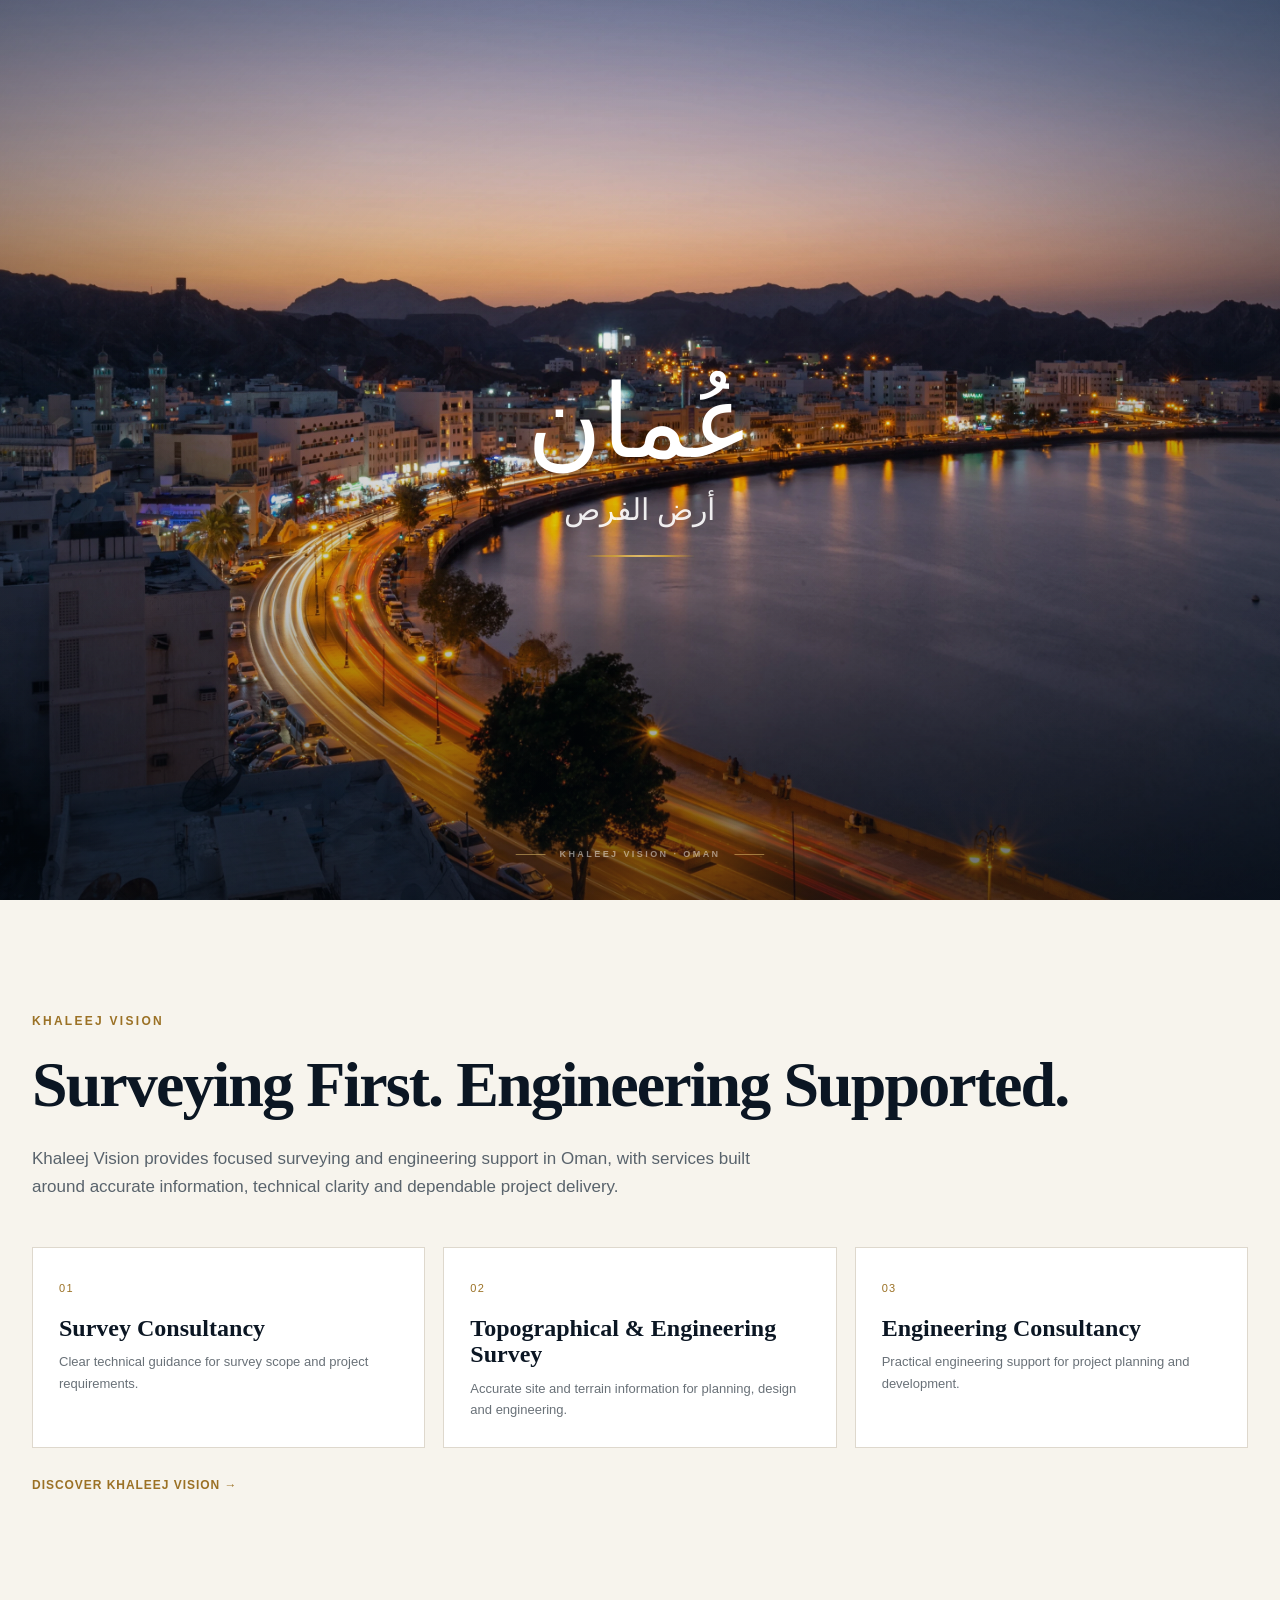
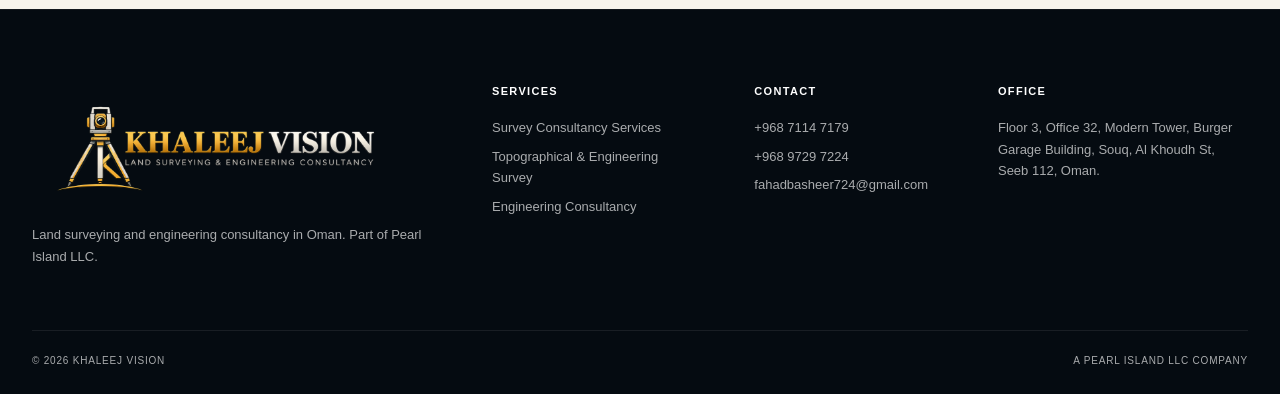
==== commit 9b1c99a1: "Added animation when entering the website for the first time" ====
--- a/index.html
+++ b/index.html
@@ -1,143 +1,526 @@
 <!DOCTYPE html>
 <html lang="en" dir="ltr">
+
 <head>
+
   <meta charset="UTF-8">
-  <meta name="viewport" content="width=device-width, initial-scale=1.0">
-  <meta name="description" content="Khaleej Vision — Land Surveying & Engineering Consultancy in Oman. Part of Pearl Island LLC.">
-  <title>Khaleej Vision | Land Surveying & Engineering Consultancy</title>
-  <link rel="stylesheet" href="styles.css">
-  <link rel="stylesheet" href="hero-photo.css">
+
+  <meta
+    name="viewport"
+    content="width=device-width, initial-scale=1.0"
+  >
+
+  <meta
+    name="description"
+    content="Khaleej Vision — Land Surveying & Engineering Consultancy in Oman. Part of Pearl Island LLC."
+  >
+
+  <title>
+    Khaleej Vision | Land Surveying & Engineering Consultancy
+  </title>
+
+
+  <!--
+    Prevent the opening animation from flashing again
+    if this browser tab/session has already seen it.
+
+    ?intro=1 overrides this while developing.
+  -->
+
+  <script>
+    try {
+      const introParams =
+        new URLSearchParams(window.location.search);
+
+      const forceIntro =
+        introParams.get("intro") === "1";
+
+      const introSeen =
+        sessionStorage.getItem("khaleejVisionIntroSeen") === "true";
+
+      if (introSeen && !forceIntro) {
+        document.documentElement.classList.add("kv-intro-skip");
+      }
+    } catch (error) {
+      /* If sessionStorage is unavailable, simply show the intro. */
+    }
+  </script>
+
+
+  <!-- Opening image preload -->
+
+  <link
+    rel="preload"
+    href="assets/muttrah-night.webp"
+    as="image"
+    type="image/webp"
+  >
+
+
+  <!-- Main site styles -->
+
+  <link
+    rel="stylesheet"
+    href="styles.css"
+  >
+
+
+  <!-- Homepage styles -->
+
+  <link
+    rel="stylesheet"
+    href="hero-photo.css"
+  >
+
 </head>
+
+
+
 <body class="home-page">
-  <div class="page-noise" aria-hidden="true"></div>
+
+
+  <!-- ======================================================
+       OPENING OMAN INTRO
+       ====================================================== -->
+
+  <div
+    class="kv-intro"
+    id="kvIntro"
+    aria-hidden="true"
+  >
+
+
+    <!-- Background photograph -->
+
+    <div class="kv-intro-media">
+
+      <img
+        src="assets/muttrah-night.webp"
+        alt=""
+        fetchpriority="high"
+        decoding="async"
+      >
+
+    </div>
+
+
+    <!-- Cinematic dark treatment -->
+
+    <div class="kv-intro-shade"></div>
+
+
+    <!-- Fine technical lines -->
+
+    <div
+      class="kv-intro-grid"
+      aria-hidden="true"
+    ></div>
+
+
+    <!-- Arabic title -->
+
+    <div class="kv-intro-content">
+
+      <div
+        class="kv-intro-arabic"
+        lang="ar"
+        dir="rtl"
+      >
+
+        <h1>
+          عُمان
+        </h1>
+
+        <p>
+          أرض الفرص
+        </p>
+
+        <span class="kv-intro-line"></span>
+
+      </div>
+
+    </div>
+
+
+    <!-- Small company signature -->
+
+    <div class="kv-intro-brand">
+
+      <span class="kv-intro-brand-line"></span>
+
+      <span>
+        KHALEEJ VISION · OMAN
+      </span>
+
+      <span class="kv-intro-brand-line"></span>
+
+    </div>
+
+  </div>
+
+
+
+  <!-- ======================================================
+       GLOBAL PAGE NOISE
+       ====================================================== -->
+
+  <div
+    class="page-noise"
+    aria-hidden="true"
+  ></div>
+
+
+
+  <!-- ======================================================
+       HEADER
+       ====================================================== -->
 
   <header class="site-header">
+
     <div class="container nav-wrap">
-      <a class="brand-lockup" href="index.html" aria-label="Khaleej Vision home">
-        <svg class="brand-mark" viewBox="0 0 120 120" aria-hidden="true"><ellipse cx="60" cy="60" rx="44" ry="25" fill="none" stroke="currentColor" stroke-width="5"/><circle cx="60" cy="60" r="15" fill="none" stroke="currentColor" stroke-width="5"/><line x1="60" y1="8" x2="60" y2="112" stroke="currentColor" stroke-width="3"/><line x1="8" y1="60" x2="112" y2="60" stroke="currentColor" stroke-width="3"/><path d="M32 76 C48 66,72 66,88 76" fill="none" stroke="currentColor" stroke-width="4" stroke-linecap="round"/></svg>
-        <span class="brand-text"><strong>KHALEEJ VISION</strong><small>LAND SURVEYING &amp; ENGINEERING CONSULTANCY</small></span>
+
+
+      <!-- Logo -->
+
+      <a
+        class="brand-lockup"
+        href="index.html"
+        aria-label="Khaleej Vision home"
+      >
+
+        <svg
+          class="brand-mark"
+          viewBox="0 0 120 120"
+          aria-hidden="true"
+        >
+
+          <ellipse
+            cx="60"
+            cy="60"
+            rx="44"
+            ry="25"
+            fill="none"
+            stroke="currentColor"
+            stroke-width="5"
+          />
+
+          <circle
+            cx="60"
+            cy="60"
+            r="15"
+            fill="none"
+            stroke="currentColor"
+            stroke-width="5"
+          />
+
+          <line
+            x1="60"
+            y1="8"
+            x2="60"
+            y2="112"
+            stroke="currentColor"
+            stroke-width="3"
+          />
+
+          <line
+            x1="8"
+            y1="60"
+            x2="112"
+            y2="60"
+            stroke="currentColor"
+            stroke-width="3"
+          />
+
+          <path
+            d="M32 76 C48 66,72 66,88 76"
+            fill="none"
+            stroke="currentColor"
+            stroke-width="4"
+            stroke-linecap="round"
+          />
+
+        </svg>
+
+
+        <span class="brand-text">
+
+          <strong>
+            KHALEEJ VISION
+          </strong>
+
+          <small>
+            LAND SURVEYING &amp; ENGINEERING CONSULTANCY
+          </small>
+
+        </span>
+
       </a>
 
 
-  <nav class="desktop-nav" aria-label="Primary navigation">
-
-    <a href="index.html"
-      aria-current="page"
-      data-en="Home"
-      data-ar="الرئيسية">
-      Home
-    </a>
-
-    <a href="about.html"
-      data-en="About"
-      data-ar="من نحن">
-      About
-    </a>
-
-    <a href="services.html"
-      data-en="Services"
-      data-ar="خدماتنا">
-      Services
-    </a>
-
-    <a href="team.html"
-      data-en="Team"
-      data-ar="فريقنا">
-      Team
-    </a>
-
-    <a href="contact.html"
-      data-en="Contact"
-      data-ar="تواصل معنا">
-      Contact
-    </a>
-
-  </nav>
+
+      <!-- Desktop navigation -->
+
+      <nav
+        class="desktop-nav"
+        aria-label="Primary navigation"
+      >
+
+        <a
+          href="index.html"
+          aria-current="page"
+          data-en="Home"
+          data-ar="الرئيسية"
+        >
+          Home
+        </a>
+
+
+        <a
+          href="about.html"
+          data-en="About"
+          data-ar="من نحن"
+        >
+          About
+        </a>
+
+
+        <a
+          href="services.html"
+          data-en="Services"
+          data-ar="خدماتنا"
+        >
+          Services
+        </a>
+
+
+        <a
+          href="team.html"
+          data-en="Team"
+          data-ar="فريقنا"
+        >
+          Team
+        </a>
+
+
+        <a
+          href="contact.html"
+          data-en="Contact"
+          data-ar="تواصل معنا"
+        >
+          Contact
+        </a>
+
+      </nav>
+
+
+
+      <!-- Navigation actions -->
 
       <div class="nav-actions">
-        <button class="lang-toggle" id="langToggle" type="button" aria-label="Switch language">العربية</button>
-        <a class="btn btn-gold btn-nav" href="contact.html" data-en="Request a Consultation" data-ar="اطلب استشارة">Request a Consultation</a>
-        <button class="menu-toggle" id="menuToggle" type="button" aria-label="Open menu"><span></span><span></span></button>
+
+        <button
+          class="lang-toggle"
+          id="langToggle"
+          type="button"
+          aria-label="Switch language"
+        >
+          العربية
+        </button>
+
+
+        <a
+          class="btn btn-gold btn-nav"
+          href="contact.html"
+          data-en="Request a Consultation"
+          data-ar="اطلب استشارة"
+        >
+          Request a Consultation
+        </a>
+
+
+        <button
+          class="menu-toggle"
+          id="menuToggle"
+          type="button"
+          aria-label="Open menu"
+        >
+
+          <span></span>
+          <span></span>
+
+        </button>
+
       </div>
+
     </div>
 
-    <div class="mobile-menu" id="mobileMenu">
-
-      <a href="index.html"
+
+
+    <!-- Mobile navigation -->
+
+    <div
+      class="mobile-menu"
+      id="mobileMenu"
+    >
+
+      <a
+        href="index.html"
+        aria-current="page"
         data-en="Home"
-        data-ar="الرئيسية">
+        data-ar="الرئيسية"
+      >
         Home
       </a>
 
-      <a href="about.html"
+
+      <a
+        href="about.html"
         data-en="About"
-        data-ar="من نحن">
+        data-ar="من نحن"
+      >
         About
       </a>
 
-      <a href="services.html"
+
+      <a
+        href="services.html"
         data-en="Services"
-        data-ar="خدماتنا">
+        data-ar="خدماتنا"
+      >
         Services
       </a>
 
-      <a href="team.html"
+
+      <a
+        href="team.html"
         data-en="Team"
-        data-ar="فريقنا">
+        data-ar="فريقنا"
+      >
         Team
       </a>
 
-      <a href="contact.html"
+
+      <a
+        href="contact.html"
         data-en="Contact"
-        data-ar="تواصل معنا">
+        data-ar="تواصل معنا"
+      >
         Contact
       </a>
 
-      <a class="btn btn-gold"
+
+      <a
+        class="btn btn-gold"
         href="contact.html"
         data-en="Request a Consultation"
-        data-ar="اطلب استشارة">
+        data-ar="اطلب استشارة"
+      >
         Request a Consultation
       </a>
 
     </div>
+
   </header>
 
+
+
+  <!-- ======================================================
+       MAIN
+       ====================================================== -->
+
   <main>
+
+
+    <!-- ====================================================
+         HOMEPAGE HERO
+         ==================================================== -->
+
     <section class="home-photo-hero">
-      <div class="home-hero-photo" aria-hidden="true">
-        <img id="homeHeroImage" 
-        src = "assets/hero-surveyor-oman.png"
-        alt="Surveyor in Oman with a theodolite, overlooking a construction site with buildings and mountains in the background.">
+
+
+      <!-- Hero photograph -->
+
+      <div
+        class="home-hero-photo"
+        aria-hidden="true"
+      >
+
+        <img
+          id="homeHeroImage"
+          src="assets/hero-surveyor-oman.png"
+          alt="Surveyor in Oman with a theodolite, overlooking a construction site with buildings and mountains in the background."
+        >
+
       </div>
 
+
+
+      <!-- Hero content -->
+
       <div class="container home-hero-inner">
+
         <div class="home-hero-copy">
+
           <h1
             class="home-hero-title"
             data-en="See the Land<br>Clearly<span class='gold-dot'>.</span><br>Build with<br>Confidence<span class='gold-dot'>.</span>"
             data-ar="رؤية أوضح<br>للأرض<span class='gold-dot'>.</span><br>وبناء<br>بثقة<span class='gold-dot'>.</span>"
           >
+
             See the Land<br>
+
             Clearly<span class="gold-dot">.</span><br>
+
             Build with<br>
+
             Confidence<span class="gold-dot">.</span>
+
           </h1>
+
 
           <p
             class="home-hero-lead"
             data-en="Professional survey consultancy and topographical & engineering surveying services, supported by practical engineering expertise."
             data-ar="خدمات احترافية للاستشارات المساحية والرفع الطبوغرافي والمسح الهندسي، مدعومة بخبرة هندسية عملية."
           >
-            Professional survey consultancy and topographical & engineering surveying services, supported by practical engineering expertise.
+
+            Professional survey consultancy and topographical
+            &amp; engineering surveying services, supported by
+            practical engineering expertise.
+
           </p>
 
+
           <div class="hero-actions">
-            <a class="btn btn-gold" href="contact.html" data-en="Request a Consultation" data-ar="اطلب استشارة">Request a Consultation</a>
-            <a class="btn btn-outline" href="services.html" data-en="Explore Our Services" data-ar="استكشف خدماتنا">Explore Our Services</a>
+
+            <a
+              class="btn btn-gold"
+              href="contact.html"
+              data-en="Request a Consultation"
+              data-ar="اطلب استشارة"
+            >
+              Request a Consultation
+            </a>
+
+
+            <a
+              class="btn btn-outline"
+              href="services.html"
+              data-en="Explore Our Services"
+              data-ar="استكشف خدماتنا"
+            >
+              Explore Our Services
+            </a>
+
           </div>
+
         </div>
+
       </div>
+
+
+
+      <!-- Hero motto -->
 
       <div
         class="home-hero-motto"
@@ -146,27 +529,372 @@
       >
         SURVEYING TODAY FOR A STRONGER TOMORROW
       </div>
+
     </section>
 
+
+
+    <!-- ====================================================
+         HOMEPAGE INTRO
+         ==================================================== -->
+
     <section class="section home-intro">
+
       <div class="container">
-        <div class="section-heading"><div class="eyebrow dark" data-en="KHALEEJ VISION" data-ar="خليج فيجن">KHALEEJ VISION</div><h2 data-en="Surveying First. Engineering Supported." data-ar="المساحة أولاً. بدعم هندسي.">Surveying First. Engineering Supported.</h2><p data-en="Khaleej Vision provides focused surveying and engineering support in Oman, with services built around accurate information, technical clarity and dependable project delivery." data-ar="تقدم خليج فيجن خدمات متخصصة في المساحة والدعم الهندسي في سلطنة عُمان، ترتكز على دقة المعلومات والوضوح الفني والاعتمادية في دعم المشاريع.">Khaleej Vision provides focused surveying and engineering support in Oman, with services built around accurate information, technical clarity and dependable project delivery.</p></div>
-        <div class="home-teasers"><a class="teaser" href="services.html"><span>01</span><h3 data-en="Survey Consultancy" data-ar="الاستشارات المساحية">Survey Consultancy</h3><p data-en="Clear technical guidance for survey scope and project requirements." data-ar="توجيه فني واضح لنطاق أعمال المسح ومتطلبات المشروع.">Clear technical guidance for survey scope and project requirements.</p></a><a class="teaser" href="services.html"><span>02</span><h3 data-en="Topographical & Engineering Survey" data-ar="الرفع الطبوغرافي والمسح الهندسي">Topographical & Engineering Survey</h3><p data-en="Accurate site and terrain information for planning, design and engineering." data-ar="معلومات دقيقة للموقع والتضاريس لدعم التخطيط والتصميم والهندسة.">Accurate site and terrain information for planning, design and engineering.</p></a><a class="teaser" href="services.html"><span>03</span><h3 data-en="Engineering Consultancy" data-ar="الاستشارات الهندسية">Engineering Consultancy</h3><p data-en="Practical engineering support for project planning and development." data-ar="دعم هندسي عملي لتخطيط المشاريع وتطويرها.">Practical engineering support for project planning and development.</p></a></div>
-        <a class="inline-link" href="about.html" data-en="Discover Khaleej Vision →" data-ar="تعرف على خليج فيجن ←">Discover Khaleej Vision →</a>
+
+
+        <div class="section-heading">
+
+
+          <div
+            class="eyebrow dark"
+            data-en="KHALEEJ VISION"
+            data-ar="خليج فيجن"
+          >
+            KHALEEJ VISION
+          </div>
+
+
+          <h2
+            data-en="Surveying First. Engineering Supported."
+            data-ar="المساحة أولاً. بدعم هندسي."
+          >
+            Surveying First. Engineering Supported.
+          </h2>
+
+
+          <p
+            data-en="Khaleej Vision provides focused surveying and engineering support in Oman, with services built around accurate information, technical clarity and dependable project delivery."
+            data-ar="تقدم خليج فيجن خدمات متخصصة في المساحة والدعم الهندسي في سلطنة عُمان، ترتكز على دقة المعلومات والوضوح الفني والاعتمادية في دعم المشاريع."
+          >
+            Khaleej Vision provides focused surveying and
+            engineering support in Oman, with services built
+            around accurate information, technical clarity and
+            dependable project delivery.
+          </p>
+
+        </div>
+
+
+
+        <!-- Service teasers -->
+
+        <div class="home-teasers">
+
+
+          <a
+            class="teaser"
+            href="services.html"
+          >
+
+            <span>
+              01
+            </span>
+
+            <h3
+              data-en="Survey Consultancy"
+              data-ar="الاستشارات المساحية"
+            >
+              Survey Consultancy
+            </h3>
+
+            <p
+              data-en="Clear technical guidance for survey scope and project requirements."
+              data-ar="توجيه فني واضح لنطاق أعمال المسح ومتطلبات المشروع."
+            >
+              Clear technical guidance for survey scope and
+              project requirements.
+            </p>
+
+          </a>
+
+
+
+          <a
+            class="teaser"
+            href="services.html"
+          >
+
+            <span>
+              02
+            </span>
+
+            <h3
+              data-en="Topographical & Engineering Survey"
+              data-ar="الرفع الطبوغرافي والمسح الهندسي"
+            >
+              Topographical &amp; Engineering Survey
+            </h3>
+
+            <p
+              data-en="Accurate site and terrain information for planning, design and engineering."
+              data-ar="معلومات دقيقة للموقع والتضاريس لدعم التخطيط والتصميم والهندسة."
+            >
+              Accurate site and terrain information for
+              planning, design and engineering.
+            </p>
+
+          </a>
+
+
+
+          <a
+            class="teaser"
+            href="services.html"
+          >
+
+            <span>
+              03
+            </span>
+
+            <h3
+              data-en="Engineering Consultancy"
+              data-ar="الاستشارات الهندسية"
+            >
+              Engineering Consultancy
+            </h3>
+
+            <p
+              data-en="Practical engineering support for project planning and development."
+              data-ar="دعم هندسي عملي لتخطيط المشاريع وتطويرها."
+            >
+              Practical engineering support for project
+              planning and development.
+            </p>
+
+          </a>
+
+        </div>
+
+
+        <a
+          class="inline-link"
+          href="about.html"
+          data-en="Discover Khaleej Vision →"
+          data-ar="تعرف على خليج فيجن ←"
+        >
+          Discover Khaleej Vision →
+        </a>
+
       </div>
+
     </section>
+
   </main>
 
+
+
+  <!-- ======================================================
+       FOOTER
+       ====================================================== -->
+
   <footer class="site-footer">
+
     <div class="container footer-grid">
-      <div class="footer-brand"><a class="footer-lockup" href="index.html" aria-label="Khaleej Vision home"><svg class="brand-mark" viewBox="0 0 120 120" aria-hidden="true"><ellipse cx="60" cy="60" rx="44" ry="25" fill="none" stroke="currentColor" stroke-width="5"/><circle cx="60" cy="60" r="15" fill="none" stroke="currentColor" stroke-width="5"/><line x1="60" y1="8" x2="60" y2="112" stroke="currentColor" stroke-width="3"/><line x1="8" y1="60" x2="112" y2="60" stroke="currentColor" stroke-width="3"/><path d="M32 76 C48 66,72 66,88 76" fill="none" stroke="currentColor" stroke-width="4" stroke-linecap="round"/></svg><span class="brand-text"><strong>KHALEEJ VISION</strong><small>LAND SURVEYING &amp; ENGINEERING CONSULTANCY</small></span></a><p data-en="Land surveying and engineering consultancy in Oman. Part of Pearl Island LLC." data-ar="خدمات المساحة والاستشارات الهندسية في سلطنة عُمان. جزء من Pearl Island LLC.">Land surveying and engineering consultancy in Oman. Part of Pearl Island LLC.</p></div>
-      <div><h4 data-en="Services" data-ar="الخدمات">Services</h4><a href="services.html" data-en="Survey Consultancy Services" data-ar="خدمات الاستشارات المساحية">Survey Consultancy Services</a><a href="services.html" data-en="Topographical & Engineering Survey" data-ar="الرفع الطبوغرافي والمسح الهندسي">Topographical & Engineering Survey</a><a href="services.html" data-en="Engineering Consultancy" data-ar="الاستشارات الهندسية">Engineering Consultancy</a></div>
-      <div><h4 data-en="Contact" data-ar="التواصل">Contact</h4><p>+968 7114 7179</p><p>+968 9729 7224</p><p>fahadbasheer724@gmail.com</p></div>
-      <div><h4 data-en="Office" data-ar="المكتب">Office</h4><p data-en="Floor 3, Office 32, Modern Tower, Burger Garage Building, Souq, Al Khoudh St, Seeb 112, Oman." data-ar="الطابق الثالث، مكتب 32، البرج الحديث، مبنى Burger Garage، السوق، شارع الخوض، السيب 112، سلطنة عُمان.">Floor 3, Office 32, Modern Tower, Burger Garage Building, Souq, Al Khoudh St, Seeb 112, Oman.</p></div>
+
+
+      <div class="footer-brand">
+
+        <a
+          class="footer-lockup"
+          href="index.html"
+          aria-label="Khaleej Vision home"
+        >
+
+          <svg
+            class="brand-mark"
+            viewBox="0 0 120 120"
+            aria-hidden="true"
+          >
+
+            <ellipse
+              cx="60"
+              cy="60"
+              rx="44"
+              ry="25"
+              fill="none"
+              stroke="currentColor"
+              stroke-width="5"
+            />
+
+            <circle
+              cx="60"
+              cy="60"
+              r="15"
+              fill="none"
+              stroke="currentColor"
+              stroke-width="5"
+            />
+
+            <line
+              x1="60"
+              y1="8"
+              x2="60"
+              y2="112"
+              stroke="currentColor"
+              stroke-width="3"
+            />
+
+            <line
+              x1="8"
+              y1="60"
+              x2="112"
+              y2="60"
+              stroke="currentColor"
+              stroke-width="3"
+            />
+
+            <path
+              d="M32 76 C48 66,72 66,88 76"
+              fill="none"
+              stroke="currentColor"
+              stroke-width="4"
+              stroke-linecap="round"
+            />
+
+          </svg>
+
+
+          <span class="brand-text">
+
+            <strong>
+              KHALEEJ VISION
+            </strong>
+
+            <small>
+              LAND SURVEYING &amp; ENGINEERING CONSULTANCY
+            </small>
+
+          </span>
+
+        </a>
+
+
+        <p
+          data-en="Land surveying and engineering consultancy in Oman. Part of Pearl Island LLC."
+          data-ar="خدمات المساحة والاستشارات الهندسية في سلطنة عُمان. جزء من Pearl Island LLC."
+        >
+          Land surveying and engineering consultancy in Oman.
+          Part of Pearl Island LLC.
+        </p>
+
+      </div>
+
+
+
+      <div>
+
+        <h4
+          data-en="Services"
+          data-ar="الخدمات"
+        >
+          Services
+        </h4>
+
+
+        <a
+          href="services.html"
+          data-en="Survey Consultancy Services"
+          data-ar="خدمات الاستشارات المساحية"
+        >
+          Survey Consultancy Services
+        </a>
+
+
+        <a
+          href="services.html"
+          data-en="Topographical & Engineering Survey"
+          data-ar="الرفع الطبوغرافي والمسح الهندسي"
+        >
+          Topographical &amp; Engineering Survey
+        </a>
+
+
+        <a
+          href="services.html"
+          data-en="Engineering Consultancy"
+          data-ar="الاستشارات الهندسية"
+        >
+          Engineering Consultancy
+        </a>
+
+      </div>
+
+
+
+      <div>
+
+        <h4
+          data-en="Contact"
+          data-ar="التواصل"
+        >
+          Contact
+        </h4>
+
+        <p>
+          +968 7114 7179
+        </p>
+
+        <p>
+          +968 9729 7224
+        </p>
+
+        <p>
+          fahadbasheer724@gmail.com
+        </p>
+
+      </div>
+
+
+
+      <div>
+
+        <h4
+          data-en="Office"
+          data-ar="المكتب"
+        >
+          Office
+        </h4>
+
+
+        <p
+          data-en="Floor 3, Office 32, Modern Tower, Burger Garage Building, Souq, Al Khoudh St, Seeb 112, Oman."
+          data-ar="الطابق الثالث، مكتب 32، البرج الحديث، مبنى Burger Garage، السوق، شارع الخوض، السيب 112، سلطنة عُمان."
+        >
+          Floor 3, Office 32, Modern Tower,
+          Burger Garage Building, Souq,
+          Al Khoudh St, Seeb 112, Oman.
+        </p>
+
+      </div>
+
     </div>
-    <div class="container footer-bottom"><span>© 2026 Khaleej Vision</span><span data-en="A Pearl Island LLC Company" data-ar="إحدى شركات Pearl Island LLC">A Pearl Island LLC Company</span></div>
+
+
+
+    <div class="container footer-bottom">
+
+      <span>
+        © 2026 Khaleej Vision
+      </span>
+
+      <span
+        data-en="A Pearl Island LLC Company"
+        data-ar="إحدى شركات Pearl Island LLC"
+      >
+        A Pearl Island LLC Company
+      </span>
+
+    </div>
+
   </footer>
 
+
+
+  <!-- Main site JavaScript -->
+
   <script src="script.js"></script>
+
 </body>
-</html>
+
+</html>
--- a/hero-photo.css
+++ b/hero-photo.css
@@ -1,240 +1,1378 @@
-/* Khaleej Vision homepage hero — photographic mockup direction */
+/* =========================================================
+   KHALEEJ VISION HOMEPAGE
+   PHOTOGRAPHIC HERO
+   ========================================================= */
+
 
 .home-photo-hero{
-  position:relative;
-  min-height:max(820px,100vh);
-  overflow:hidden;
-  color:#fff;
-  background:
-    radial-gradient(circle at 72% 32%,rgba(36,72,96,.16),transparent 34%),
-    linear-gradient(90deg,#07111c 0%,#08131f 36%,#0a1622 58%,#0b1825 100%);
-}
+    position:relative;
+
+    min-height:max(820px,100vh);
+
+    overflow:hidden;
+
+    color:#fff;
+
+    background:
+        radial-gradient(
+            circle at 72% 32%,
+            rgba(36,72,96,.16),
+            transparent 34%
+        ),
+
+        linear-gradient(
+            90deg,
+            #07111c 0%,
+            #08131f 36%,
+            #0a1622 58%,
+            #0b1825 100%
+        );
+}
+
+
+
+/* =========================================================
+   HERO TECHNICAL GRID
+   ========================================================= */
 
 .home-photo-hero::before{
-  content:"";
-  position:absolute;
-  inset:0;
-  pointer-events:none;
-  z-index:2;
-  opacity:.08;
-  background-image:
-    linear-gradient(rgba(255,255,255,.045) 1px,transparent 1px),
-    linear-gradient(90deg,rgba(255,255,255,.045) 1px,transparent 1px);
-  background-size:70px 70px;
-  mask-image:linear-gradient(to right,transparent 0%,transparent 30%,#000 67%,#000 100%);
-}
+    content:"";
+
+    position:absolute;
+
+    inset:0;
+
+    pointer-events:none;
+
+    z-index:2;
+
+    opacity:.08;
+
+    background-image:
+
+        linear-gradient(
+            rgba(255,255,255,.045) 1px,
+            transparent 1px
+        ),
+
+        linear-gradient(
+            90deg,
+            rgba(255,255,255,.045) 1px,
+            transparent 1px
+        );
+
+    background-size:
+        70px
+        70px;
+
+    mask-image:
+        linear-gradient(
+            to right,
+            transparent 0%,
+            transparent 30%,
+            #000 67%,
+            #000 100%
+        );
+
+    -webkit-mask-image:
+        linear-gradient(
+            to right,
+            transparent 0%,
+            transparent 30%,
+            #000 67%,
+            #000 100%
+        );
+}
+
+
+
+/* =========================================================
+   HERO IMAGE
+   ========================================================= */
 
 .home-hero-photo{
-  position:absolute;
-  z-index:1;
-  inset:0;
-  overflow:hidden;
-  background:#0a1622;
-}
+    position:absolute;
+
+    z-index:1;
+
+    inset:0;
+
+    overflow:hidden;
+
+    background:#0a1622;
+}
+
 
 .home-hero-photo img{
-  width:100%;
-  height:100%;
-  object-fit:cover;
-  object-position:72% center;
-  display:block;
-  filter:saturate(.96) contrast(1.04) brightness(.92);
-}
+    width:100%;
+
+    height:100%;
+
+    object-fit:cover;
+
+    object-position:
+        72%
+        center;
+
+    display:block;
+
+    filter:
+        saturate(.96)
+        contrast(1.04)
+        brightness(.92);
+}
+
+
+
+/* =========================================================
+   HERO DARK BLEND
+   ========================================================= */
 
 .home-hero-photo::after{
-  content:"";
-  position:absolute;
-  inset:0;
-  pointer-events:none;
-  background:
-    linear-gradient(
-      90deg,
-      rgba(5,14,23,.99) 0%,
-      rgba(5,14,23,.97) 16%,
-      rgba(5,14,23,.91) 30%,
-      rgba(5,14,23,.72) 42%,
-      rgba(5,14,23,.44) 54%,
-      rgba(5,14,23,.18) 68%,
-      rgba(5,14,23,.05) 100%
-    ),
-    linear-gradient(
-      0deg,
-      rgba(5,14,23,.34) 0%,
-      rgba(5,14,23,.08) 56%,
-      rgba(5,14,23,.14) 100%
-    );
-}
+    content:"";
+
+    position:absolute;
+
+    inset:0;
+
+    pointer-events:none;
+
+    background:
+
+        linear-gradient(
+            90deg,
+
+            rgba(5,14,23,.99) 0%,
+
+            rgba(5,14,23,.97) 16%,
+
+            rgba(5,14,23,.91) 30%,
+
+            rgba(5,14,23,.72) 42%,
+
+            rgba(5,14,23,.44) 54%,
+
+            rgba(5,14,23,.18) 68%,
+
+            rgba(5,14,23,.05) 100%
+        ),
+
+        linear-gradient(
+            0deg,
+
+            rgba(5,14,23,.34) 0%,
+
+            rgba(5,14,23,.08) 56%,
+
+            rgba(5,14,23,.14) 100%
+        );
+}
+
+
+
+/* =========================================================
+   HERO CONTENT
+   ========================================================= */
 
 .home-hero-inner{
-  position:relative;
-  z-index:4;
-  min-height:max(820px,100vh);
-  display:flex;
-  align-items:center;
-  padding-top:185px;
-  padding-bottom:110px;
-}
+    position:relative;
+
+    z-index:4;
+
+    min-height:max(820px,100vh);
+
+    display:flex;
+
+    align-items:center;
+
+    padding-top:185px;
+
+    padding-bottom:110px;
+}
+
 
 .home-hero-copy{
-  width:43%;
-  max-width:660px;
-}
+    width:43%;
+
+    max-width:660px;
+}
+
 
 .home-hero-title{
-  margin:0;
-  color:#fff;
-  font-family:Georgia,"Times New Roman",serif;
-  font-size:clamp(54px,4.9vw,84px);
-  font-weight:600;
-  line-height:.95;
-  letter-spacing:-.03em;
-}
+    margin:0;
+
+    color:#fff;
+
+    font-family:
+        Georgia,
+        "Times New Roman",
+        serif;
+
+    font-size:
+        clamp(
+            54px,
+            4.9vw,
+            84px
+        );
+
+    font-weight:600;
+
+    line-height:.95;
+
+    letter-spacing:-.03em;
+}
+
 
 .home-hero-title .gold-dot{
-  color:var(--gold-light);
-}
+    color:var(--gold-light);
+}
+
 
 .home-hero-lead{
-  max-width:555px;
-  margin:34px 0 36px;
-  color:rgba(255,255,255,.77);
-  font-size:18px;
-  line-height:1.72;
-}
+    max-width:555px;
+
+    margin:
+        34px
+        0
+        36px;
+
+    color:
+        rgba(255,255,255,.77);
+
+    font-size:18px;
+
+    line-height:1.72;
+}
+
+
+
+/* =========================================================
+   HERO BUTTONS
+   ========================================================= */
 
 .home-photo-hero .hero-actions{
-  display:flex;
-  flex-wrap:wrap;
-  gap:24px;
-}
+    display:flex;
+
+    flex-wrap:wrap;
+
+    gap:24px;
+}
+
 
 .home-photo-hero .hero-actions .btn{
-  min-width:278px;
-  min-height:70px;
-  font-size:12px;
-  letter-spacing:.09em;
-}
+    min-width:278px;
+
+    min-height:70px;
+
+    font-size:12px;
+
+    letter-spacing:.09em;
+}
+
 
 .home-photo-hero .btn-outline{
-  border-color:rgba(221,187,106,.72);
-}
+    border-color:
+        rgba(221,187,106,.72);
+}
+
 
 .home-photo-hero .btn-outline:hover{
-  border-color:var(--gold-light);
-  color:var(--gold-light);
-}
+    border-color:
+        var(--gold-light);
+
+    color:
+        var(--gold-light);
+}
+
+
+
+/* =========================================================
+   HERO MOTTO
+   ========================================================= */
 
 .home-hero-motto{
-  position:absolute;
-  z-index:5;
-  left:max(32px,calc((100vw - min(var(--container),calc(100vw - 64px)))/2));
-  bottom:52px;
-  display:flex;
-  align-items:center;
-  gap:24px;
-  color:rgba(255,255,255,.43);
-  font-size:11px;
-  letter-spacing:.22em;
-  text-transform:uppercase;
-}
+    position:absolute;
+
+    z-index:5;
+
+    left:
+        max(
+            32px,
+            calc(
+                (
+                    100vw -
+                    min(
+                        var(--container),
+                        calc(100vw - 64px)
+                    )
+                ) / 2
+            )
+        );
+
+    bottom:52px;
+
+    display:flex;
+
+    align-items:center;
+
+    gap:24px;
+
+    color:
+        rgba(255,255,255,.43);
+
+    font-size:11px;
+
+    letter-spacing:.22em;
+
+    text-transform:uppercase;
+}
+
 
 .home-hero-motto::before{
-  content:"";
-  width:42px;
-  height:2px;
-  background:var(--gold);
-}
+    content:"";
+
+    width:42px;
+
+    height:2px;
+
+    background:
+        var(--gold);
+}
+
+
+
+/* =========================================================
+   RTL HERO
+   ========================================================= */
 
 body.rtl .home-hero-copy{
-  margin-left:auto;
-  margin-right:0;
-  text-align:right;
-}
+    margin-left:auto;
+
+    margin-right:0;
+
+    text-align:right;
+}
+
 
 body.rtl .home-hero-title{
-  font-family:Tahoma,"Segoe UI",Arial,sans-serif;
-  line-height:1.32;
-  letter-spacing:0;
-}
+    font-family:
+        Tahoma,
+        "Segoe UI",
+        Arial,
+        sans-serif;
+
+    line-height:1.32;
+
+    letter-spacing:0;
+}
+
 
 body.rtl .home-hero-photo{
-  inset:0;
-}
+    inset:0;
+}
+
+
 body.rtl .home-hero-photo::after{
-  background:
-    linear-gradient(
-      270deg,
-      rgba(5,14,23,.97) 0%,
-      rgba(5,14,23,.92) 34%,
-      rgba(5,14,23,.62) 62%,
-      rgba(5,14,23,.28) 100%
-    ),
-    linear-gradient(
-      0deg,
-      rgba(5,14,23,.54),
-      rgba(5,14,23,.10) 58%,
-      rgba(5,14,23,.20)
-    );
-}
+    background:
+
+        linear-gradient(
+            270deg,
+
+            rgba(5,14,23,.97) 0%,
+
+            rgba(5,14,23,.92) 34%,
+
+            rgba(5,14,23,.62) 62%,
+
+            rgba(5,14,23,.28) 100%
+        ),
+
+        linear-gradient(
+            0deg,
+
+            rgba(5,14,23,.54),
+
+            rgba(5,14,23,.10) 58%,
+
+            rgba(5,14,23,.20)
+        );
+}
+
 
 body.rtl .home-hero-motto{
-  left:auto;
-  right:max(32px,calc((100vw - min(var(--container),calc(100vw - 64px)))/2));
-}
+    left:auto;
+
+    right:
+        max(
+            32px,
+            calc(
+                (
+                    100vw -
+                    min(
+                        var(--container),
+                        calc(100vw - 64px)
+                    )
+                ) / 2
+            )
+        );
+}
+
+
+
+/* =========================================================
+   HERO — MEDIUM DESKTOP
+   ========================================================= */
 
 @media(max-width:1350px){
-  .home-photo-hero .hero-actions{gap:14px}
-  .home-photo-hero .hero-actions .btn{min-width:230px;padding:0 20px}
-  .home-hero-copy{width:45%}
-}
+
+    .home-photo-hero .hero-actions{
+        gap:14px;
+    }
+
+
+    .home-photo-hero .hero-actions .btn{
+        min-width:230px;
+
+        padding:
+            0
+            20px;
+    }
+
+
+    .home-hero-copy{
+        width:45%;
+    }
+
+}
+
+
+
+/* =========================================================
+   HERO — SMALLER DESKTOP
+   ========================================================= */
 
 @media(max-width:1180px){
-  .home-photo-hero .home-hero-photo{left:43%}
-  body.rtl .home-photo-hero .home-hero-photo{left:0;right:43%}
-  .home-hero-title{font-size:clamp(54px,5.5vw,76px)}
-}
+
+    .home-photo-hero .home-hero-photo{
+        left:43%;
+    }
+
+
+    body.rtl
+    .home-photo-hero
+    .home-hero-photo{
+        left:0;
+
+        right:43%;
+    }
+
+
+    .home-hero-title{
+        font-size:
+            clamp(
+                54px,
+                5.5vw,
+                76px
+            );
+    }
+
+}
+
+
+
+/* =========================================================
+   HERO — TABLET
+   ========================================================= */
 
 @media(max-width:980px){
-  .home-photo-hero{min-height:880px}
-  .home-hero-photo{inset:0}
-  body.rtl .home-hero-photo{inset:0}
-  .home-hero-photo::after,
-  body.rtl .home-hero-photo::after{
+
+    .home-photo-hero{
+        min-height:880px;
+    }
+
+
+    .home-hero-photo{
+        inset:0;
+    }
+
+
+    body.rtl
+    .home-hero-photo{
+        inset:0;
+    }
+
+
+    .home-hero-photo::after,
+
+    body.rtl
+    .home-hero-photo::after{
+
+        background:
+
+            linear-gradient(
+                90deg,
+
+                rgba(5,14,23,.97) 0%,
+
+                rgba(5,14,23,.92) 34%,
+
+                rgba(5,14,23,.62) 62%,
+
+                rgba(5,14,23,.28) 100%
+            ),
+
+            linear-gradient(
+                0deg,
+
+                rgba(5,14,23,.54),
+
+                rgba(5,14,23,.10) 58%,
+
+                rgba(5,14,23,.20)
+            );
+    }
+
+
+    body.rtl
+    .home-hero-photo::after{
+
+        background:
+
+            linear-gradient(
+                270deg,
+
+                rgba(7,17,28,.97) 0%,
+
+                rgba(7,17,28,.90) 40%,
+
+                rgba(7,17,28,.50) 72%,
+
+                rgba(7,17,28,.28) 100%
+            ),
+
+            linear-gradient(
+                0deg,
+
+                rgba(4,10,17,.58),
+
+                rgba(4,10,17,.06) 58%,
+
+                rgba(4,10,17,.20)
+            );
+    }
+
+
+    .home-hero-inner{
+        min-height:880px;
+
+        padding-top:150px;
+
+        padding-bottom:120px;
+
+        align-items:center;
+    }
+
+
+    .home-hero-copy{
+        width:72%;
+
+        max-width:640px;
+    }
+
+
+    .home-hero-title{
+        font-size:64px;
+    }
+
+}
+
+
+
+/* =========================================================
+   HERO — MOBILE
+   ========================================================= */
+
+@media(max-width:620px){
+
+    .home-photo-hero{
+        min-height:820px;
+    }
+
+
+    .home-hero-photo{
+        inset:0;
+    }
+
+
+    .home-hero-photo img{
+        object-position:
+            76%
+            center;
+    }
+
+
+    .home-hero-inner{
+        min-height:820px;
+
+        padding-top:118px;
+
+        padding-bottom:110px;
+    }
+
+
+    .home-hero-copy{
+        width:100%;
+
+        max-width:100%;
+    }
+
+
+    .home-hero-title{
+        font-size:48px;
+    }
+
+
+    .home-hero-lead{
+        max-width:92%;
+
+        margin:
+            26px
+            0
+            30px;
+
+        font-size:15px;
+    }
+
+
+    .home-photo-hero
+    .hero-actions{
+        flex-direction:column;
+
+        align-items:stretch;
+
+        width:
+            min(
+                100%,
+                340px
+            );
+    }
+
+
+    .home-photo-hero
+    .hero-actions
+    .btn{
+        width:100%;
+
+        min-width:0;
+
+        min-height:56px;
+    }
+
+
+    .home-hero-motto{
+        left:14px;
+
+        right:14px;
+
+        bottom:24px;
+
+        gap:12px;
+
+        font-size:8px;
+
+        letter-spacing:.15em;
+    }
+
+
+    body.rtl
+    .home-hero-motto{
+        left:14px;
+
+        right:14px;
+    }
+
+}
+
+
+
+/* =========================================================
+   =========================================================
+   KHALEEJ VISION OPENING INTRO
+   =========================================================
+   ========================================================= */
+
+
+/*
+   If this session already saw the intro, index.html places
+   .kv-intro-skip on the <html> element before the page paints.
+   This prevents a flash of the animation on return visits.
+*/
+
+.kv-intro-skip
+.kv-intro{
+    display:none !important;
+}
+
+
+
+/* =========================================================
+   INTRO OVERLAY
+   ========================================================= */
+
+.kv-intro{
+    position:fixed;
+
+    inset:0;
+
+    z-index:99999;
+
+    overflow:hidden;
+
+    background:#040B12;
+
+    opacity:1;
+
+    visibility:visible;
+
+    cursor:default;
+
+    transition:
+        opacity .85s
+        cubic-bezier(.4,0,.2,1),
+
+        visibility .85s
+        ease;
+}
+
+
+/*
+   Prevent scrolling while the opening sequence is running.
+*/
+
+body.intro-active{
+    overflow:hidden;
+}
+
+
+
+/* =========================================================
+   INTRO IMAGE
+   ========================================================= */
+
+.kv-intro-media{
+    position:absolute;
+
+    inset:-2%;
+
+    overflow:hidden;
+}
+
+
+.kv-intro-media img{
+    width:100%;
+
+    height:100%;
+
+    object-fit:cover;
+
+    object-position:
+        center
+        center;
+
+    display:block;
+
+    opacity:0;
+
+    transform:
+        scale(1.065);
+
+    animation:
+        kvIntroImage
+        3.4s
+        cubic-bezier(.2,.7,.2,1)
+        forwards;
+
+    will-change:
+        transform,
+        opacity;
+}
+
+
+
+/* =========================================================
+   INTRO CINEMATIC OVERLAY
+   ========================================================= */
+
+.kv-intro-shade{
+    position:absolute;
+
+    inset:0;
+
+    z-index:2;
+
+    pointer-events:none;
+
     background:
-      linear-gradient(
-        90deg,
-        rgba(5,14,23,.97) 0%,
-        rgba(5,14,23,.92) 34%,
-        rgba(5,14,23,.62) 62%,
-        rgba(5,14,23,.28) 100%
-      ),
-      linear-gradient(
-        0deg,
-        rgba(5,14,23,.54),
-        rgba(5,14,23,.10) 58%,
-        rgba(5,14,23,.20)
-      );
-  }
-  body.rtl .home-hero-photo::after{
+
+        linear-gradient(
+            180deg,
+
+            rgba(4,10,17,.16) 0%,
+
+            rgba(4,10,17,.08) 34%,
+
+            rgba(4,10,17,.14) 63%,
+
+            rgba(4,10,17,.50) 100%
+        ),
+
+        radial-gradient(
+            circle at center,
+
+            rgba(4,10,17,.00) 18%,
+
+            rgba(4,10,17,.10) 52%,
+
+            rgba(4,10,17,.34) 100%
+        );
+}
+
+
+
+/* =========================================================
+   SUBTLE INTRO TECHNICAL GRID
+   ========================================================= */
+
+.kv-intro-grid{
+    position:absolute;
+
+    inset:0;
+
+    z-index:3;
+
+    pointer-events:none;
+
+    opacity:0;
+
+    background-image:
+
+        linear-gradient(
+            rgba(221,187,106,.10) 1px,
+            transparent 1px
+        ),
+
+        linear-gradient(
+            90deg,
+            rgba(221,187,106,.10) 1px,
+            transparent 1px
+        );
+
+    background-size:
+        90px
+        90px;
+
+    mask-image:
+        radial-gradient(
+            circle at center,
+            rgba(0,0,0,.55),
+            transparent 72%
+        );
+
+    -webkit-mask-image:
+        radial-gradient(
+            circle at center,
+            rgba(0,0,0,.55),
+            transparent 72%
+        );
+
+    animation:
+        kvIntroGrid
+        1.2s
+        ease
+        1.25s
+        forwards;
+}
+
+
+
+/* =========================================================
+   INTRO CONTENT POSITIONING
+   ========================================================= */
+
+.kv-intro-content{
+    position:absolute;
+
+    inset:0;
+
+    z-index:5;
+
+    display:flex;
+
+    align-items:center;
+
+    justify-content:center;
+
+    text-align:center;
+
+    pointer-events:none;
+}
+
+
+.kv-intro-arabic{
+    position:relative;
+
+    display:flex;
+
+    flex-direction:column;
+
+    align-items:center;
+
+    justify-content:center;
+
+    transform:
+        translateY(12px);
+}
+
+
+
+/* =========================================================
+   INTRO — عُمان
+   ========================================================= */
+
+.kv-intro-arabic h1{
+    margin:0;
+
+    color:#fff;
+
+    font-family:
+        Tahoma,
+        "Segoe UI",
+        Arial,
+        sans-serif;
+
+    font-size:
+        clamp(
+            76px,
+            8vw,
+            132px
+        );
+
+    font-weight:500;
+
+    line-height:1.08;
+
+    letter-spacing:0;
+
+    opacity:0;
+
+    transform:
+        translateY(24px);
+
+    text-shadow:
+        0 6px 34px
+        rgba(0,0,0,.36);
+
+    animation:
+        kvIntroTitle
+        .90s
+        cubic-bezier(.2,.75,.2,1)
+        .58s
+        forwards;
+
+    will-change:
+        transform,
+        opacity;
+}
+
+
+
+/* =========================================================
+   INTRO — أرض الفرص
+   ========================================================= */
+
+.kv-intro-arabic p{
+    margin:
+        12px
+        0
+        0;
+
+    color:
+        rgba(255,255,255,.90);
+
+    font-family:
+        Tahoma,
+        "Segoe UI",
+        Arial,
+        sans-serif;
+
+    font-size:
+        clamp(
+            25px,
+            2.35vw,
+            39px
+        );
+
+    font-weight:400;
+
+    line-height:1.35;
+
+    opacity:0;
+
+    transform:
+        translateY(15px);
+
+    text-shadow:
+        0 4px 24px
+        rgba(0,0,0,.32);
+
+    animation:
+        kvIntroSubtitle
+        .80s
+        cubic-bezier(.2,.75,.2,1)
+        .95s
+        forwards;
+
+    will-change:
+        transform,
+        opacity;
+}
+
+
+
+/* =========================================================
+   INTRO GOLD LINE
+   ========================================================= */
+
+.kv-intro-line{
+    display:block;
+
+    width:0;
+
+    height:2px;
+
+    margin-top:24px;
+
     background:
-      linear-gradient(270deg,rgba(7,17,28,.97) 0%,rgba(7,17,28,.90) 40%,rgba(7,17,28,.50) 72%,rgba(7,17,28,.28) 100%),
-      linear-gradient(0deg,rgba(4,10,17,.58),rgba(4,10,17,.06) 58%,rgba(4,10,17,.20));
-  }
-  .home-hero-inner{min-height:880px;padding-top:150px;padding-bottom:120px;align-items:center}
-  .home-hero-copy{width:72%;max-width:640px}
-  .home-hero-title{font-size:64px}
-}
+        linear-gradient(
+            90deg,
+            transparent,
+            var(--gold),
+            var(--gold-light),
+            var(--gold),
+            transparent
+        );
+
+    box-shadow:
+        0 0 15px
+        rgba(221,187,106,.28);
+
+    animation:
+        kvIntroLine
+        .75s
+        cubic-bezier(.3,.8,.2,1)
+        1.34s
+        forwards;
+}
+
+
+
+/* =========================================================
+   INTRO COMPANY SIGNATURE
+   ========================================================= */
+
+.kv-intro-brand{
+    position:absolute;
+
+    z-index:6;
+
+    left:50%;
+
+    bottom:38px;
+
+    transform:
+        translateX(-50%)
+        translateY(9px);
+
+    display:flex;
+
+    align-items:center;
+
+    justify-content:center;
+
+    gap:14px;
+
+    color:
+        rgba(255,255,255,.48);
+
+    font-family:
+        "Segoe UI",
+        Arial,
+        Helvetica,
+        sans-serif;
+
+    font-size:9px;
+
+    font-weight:600;
+
+    letter-spacing:.27em;
+
+    white-space:nowrap;
+
+    opacity:0;
+
+    animation:
+        kvIntroBrand
+        .75s
+        ease
+        1.55s
+        forwards;
+}
+
+
+.kv-intro-brand-line{
+    width:30px;
+
+    height:1px;
+
+    background:
+        rgba(221,187,106,.55);
+}
+
+
+
+/* =========================================================
+   INTRO EXIT
+   ========================================================= */
+
+.kv-intro.is-leaving{
+    opacity:0;
+
+    visibility:hidden;
+
+    pointer-events:none;
+}
+
+
+
+/* =========================================================
+   INTRO ANIMATION KEYFRAMES
+   ========================================================= */
+
+@keyframes kvIntroImage{
+
+    0%{
+        opacity:0;
+
+        transform:
+            scale(1.065);
+    }
+
+
+    16%{
+        opacity:1;
+    }
+
+
+    100%{
+        opacity:1;
+
+        transform:
+            scale(1.012);
+    }
+
+}
+
+
+
+@keyframes kvIntroTitle{
+
+    from{
+        opacity:0;
+
+        transform:
+            translateY(24px);
+    }
+
+
+    to{
+        opacity:1;
+
+        transform:
+            translateY(0);
+    }
+
+}
+
+
+
+@keyframes kvIntroSubtitle{
+
+    from{
+        opacity:0;
+
+        transform:
+            translateY(15px);
+    }
+
+
+    to{
+        opacity:1;
+
+        transform:
+            translateY(0);
+    }
+
+}
+
+
+
+@keyframes kvIntroLine{
+
+    from{
+        width:0;
+    }
+
+
+    to{
+        width:110px;
+    }
+
+}
+
+
+
+@keyframes kvIntroBrand{
+
+    from{
+        opacity:0;
+
+        transform:
+            translateX(-50%)
+            translateY(9px);
+    }
+
+
+    to{
+        opacity:1;
+
+        transform:
+            translateX(-50%)
+            translateY(0);
+    }
+
+}
+
+
+
+@keyframes kvIntroGrid{
+
+    from{
+        opacity:0;
+    }
+
+
+    to{
+        opacity:.075;
+    }
+
+}
+
+
+
+/* =========================================================
+   INTRO — MOBILE
+   ========================================================= */
 
 @media(max-width:620px){
-  .home-photo-hero{min-height:820px}
-  .home-hero-photo{inset:0}
-  .home-hero-photo img{object-position:76% center}
-  .home-hero-inner{min-height:820px;padding-top:118px;padding-bottom:110px}
-  .home-hero-copy{width:100%;max-width:100%}
-  .home-hero-title{font-size:48px}
-  .home-hero-lead{font-size:15px;max-width:92%;margin:26px 0 30px}
-  .home-photo-hero .hero-actions{flex-direction:column;align-items:stretch;width:min(100%,340px)}
-  .home-photo-hero .hero-actions .btn{width:100%;min-width:0;min-height:56px}
-  .home-hero-motto{left:14px;right:14px;bottom:24px;font-size:8px;letter-spacing:.15em;gap:12px}
-  body.rtl .home-hero-motto{left:14px;right:14px}
-}
+
+    .kv-intro-media{
+        inset:0;
+    }
+
+
+    .kv-intro-media img{
+        object-position:
+            54%
+            center;
+    }
+
+
+    .kv-intro-arabic{
+        transform:
+            translateY(4px);
+    }
+
+
+    .kv-intro-arabic h1{
+        font-size:68px;
+    }
+
+
+    .kv-intro-arabic p{
+        margin-top:8px;
+
+        font-size:25px;
+    }
+
+
+    .kv-intro-line{
+        margin-top:20px;
+    }
+
+
+    .kv-intro-brand{
+        bottom:27px;
+
+        gap:9px;
+
+        font-size:7px;
+
+        letter-spacing:.20em;
+    }
+
+
+    .kv-intro-brand-line{
+        width:18px;
+    }
+
+}
+
+
+
+/* =========================================================
+   INTRO — REDUCED MOTION
+   ========================================================= */
+
+@media(prefers-reduced-motion:reduce){
+
+    .kv-intro-media img,
+
+    .kv-intro-grid,
+
+    .kv-intro-arabic h1,
+
+    .kv-intro-arabic p,
+
+    .kv-intro-line,
+
+    .kv-intro-brand{
+
+        animation:none !important;
+
+        opacity:1 !important;
+
+        transform:none !important;
+    }
+
+
+    .kv-intro-line{
+        width:110px;
+    }
+
+
+    .kv-intro{
+        transition:
+            opacity .25s ease;
+    }
+
+}
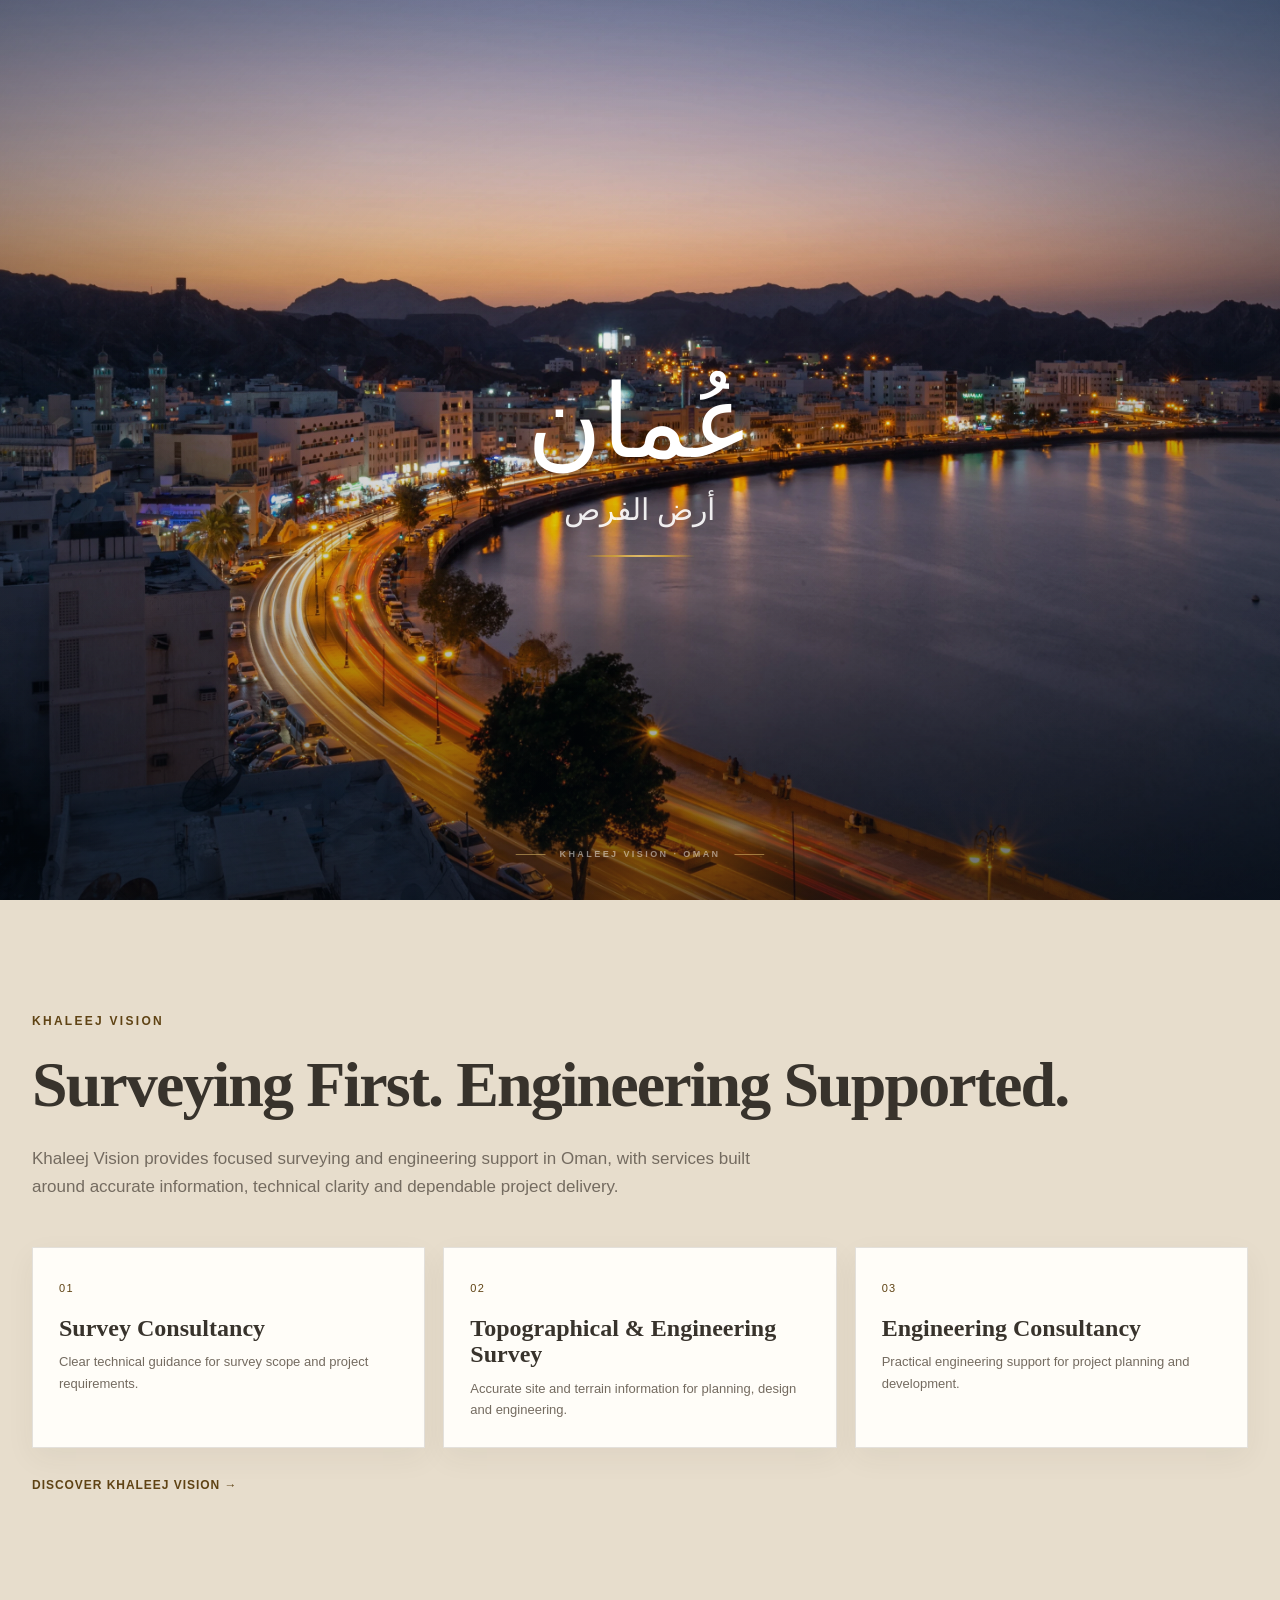
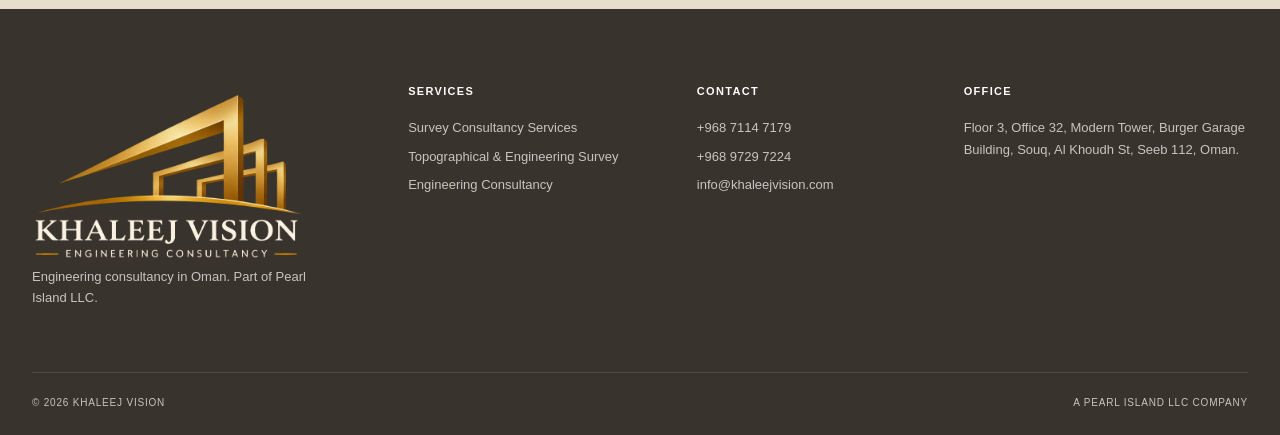
==== commit be1bc2b1: "Changed logo, contact email and removed Land Survey." ====
--- a/index.html
+++ b/index.html
@@ -771,10 +771,10 @@
 
 
         <p
-          data-en="Land surveying and engineering consultancy in Oman. Part of Pearl Island LLC."
+          data-en="Engineering consultancy in Oman. Part of Pearl Island LLC."
           data-ar="خدمات المساحة والاستشارات الهندسية في سلطنة عُمان. جزء من Pearl Island LLC."
         >
-          Land surveying and engineering consultancy in Oman.
+          Engineering consultancy in Oman.
           Part of Pearl Island LLC.
         </p>
 
@@ -840,7 +840,7 @@
         </p>
 
         <p>
-          fahadbasheer724@gmail.com
+          info@khaleejvision.com
         </p>
 
       </div>
--- a/styles.css
+++ b/styles.css
@@ -13,6 +13,242 @@
   --container:1500px;
 }
 
+
+
+/* =========================================================
+   KHALEEJ VISION THEME SYSTEM
+   ---------------------------------------------------------
+   Three palettes are available:
+
+   1) theme-sky-sand
+   2) theme-champagne
+   3) theme-modern-greige
+
+   The JavaScript adds theme-sky-sand by default when an HTML
+   page does not already declare a theme class on <body>.
+
+   Every active palette also receives the generic class:
+   theme-active
+
+   This means all layout/color override selectors are generic.
+   To add another palette later, define its variables here and
+   add its name to AVAILABLE_SITE_THEMES in script.js.
+
+   You can also set a theme directly in HTML, e.g.
+   <body class="home-page theme-modern-greige">
+   ========================================================= */
+
+/* ---------------------------------------------------------
+   SKY & SAND
+   --------------------------------------------------------- */
+
+body.theme-sky-sand{
+
+    /* Legacy aliases — keep older rules theme-aware */
+    --navy:#1E2A36;
+    --navy-2:#6F8795;
+    --navy-3:#A8C2D0;
+    --ivory:#FDFBF7;
+    --white:#FFFFFF;
+    --slate:#65747D;
+    --charcoal:#1E2A36;
+    --line:rgba(30,42,54,.14);
+
+    /* Semantic theme colors */
+    --theme-page-bg:#FDFBF7;
+    --theme-page-alt:#E8DCC6;
+    --theme-surface:#FFFFFF;
+    --theme-surface-soft:#F4EEE4;
+
+    --theme-primary:#1E2A36;
+    --theme-secondary:#6F8795;
+    --theme-tertiary:#A8C2D0;
+
+    --theme-text:#1E2A36;
+    --theme-muted:#65747D;
+
+    --theme-hero-start:#EEF7FC;
+    --theme-hero-mid:#DDEBF7;
+    --theme-hero-end:#C4DCE8;
+
+    --theme-header-bg:rgba(253,251,247,.92);
+    --theme-header-bg-scrolled:rgba(253,251,247,.98);
+
+    --theme-header-text:#1E2A36;
+    --theme-header-muted:rgba(30,42,54,.72);
+    --theme-header-border:rgba(30,42,54,.13);
+    --theme-header-active:#76571C;
+
+    --theme-mobile-bg:#FDFBF7;
+
+    --theme-border:rgba(30,42,54,.13);
+    --theme-border-soft:rgba(30,42,54,.08);
+    --theme-shadow:rgba(30,42,54,.12);
+    --theme-input-bg:color-mix(in srgb,#FFFFFF 13%,transparent);
+
+    --theme-strong:#6F8795;
+    --theme-strong-text:#FFFFFF;
+    --theme-strong-muted:rgba(255,255,255,.76);
+    --theme-strong-border:rgba(255,255,255,.18);
+
+    --theme-footer:#1E2A36;
+    --theme-footer-text:rgba(255,255,255,.72);
+    --theme-footer-heading:#FFFFFF;
+
+    /* Used to create a bright readable wash over photography */
+    --theme-photo-light-rgb:238,247,252;
+    --theme-photo-dark-rgb:30,42,54;
+
+    /* High-contrast bronze for small text on light surfaces */
+    --theme-accent-text:#76571C;
+}
+
+
+/* ---------------------------------------------------------
+   CHAMPAGNE STONE & GOLD
+   --------------------------------------------------------- */
+
+body.theme-champagne{
+
+    /* Legacy aliases — keep older rules theme-aware */
+    --navy:#38332C;
+    --navy-2:#6E6252;
+    --navy-3:#C9BAA2;
+    --ivory:#E7DDCC;
+    --white:#FFFDF8;
+    --slate:#746B60;
+    --charcoal:#38332C;
+    --line:rgba(56,51,44,.14);
+
+    /* Semantic theme colors */
+    --theme-page-bg:#E7DDCC;
+    --theme-page-alt:#C9BAA2;
+
+    --theme-surface:#FFFDF8;
+    --theme-surface-soft:#F4EFE5;
+
+    --theme-primary:#38332C;
+    --theme-secondary:#6E6252;
+    --theme-tertiary:#C9BAA2;
+
+    --theme-text:#38332C;
+    --theme-muted:#746B60;
+
+    --theme-hero-start:#FAF6ED;
+    --theme-hero-mid:#E7DDCC;
+    --theme-hero-end:#C9BAA2;
+
+    /* UPDATED HEADER */
+    --theme-header-bg:rgba(110,98,82,.96);
+    --theme-header-bg-scrolled:rgba(92,82,69,.98);
+
+    --theme-header-text:#FFFDF8;
+    --theme-header-muted:rgba(255,253,248,.72);
+    --theme-header-border:rgba(255,253,248,.15);
+    --theme-header-active:#DDBB6A;
+
+    --theme-mobile-bg:#6E6252;
+
+    --theme-border:rgba(56,51,44,.14);
+    --theme-border-soft:rgba(56,51,44,.08);
+
+    --theme-shadow:rgba(56,51,44,.12);
+
+    --theme-input-bg:rgba(255,253,248,.30);
+
+    --theme-strong:#C9BAA2;
+
+    --theme-strong-text:#38332C;
+    --theme-strong-muted:rgba(56,51,44,.72);
+    --theme-strong-border:rgba(56,51,44,.16);
+
+    --theme-footer:#38332C;
+    --theme-footer-text:rgba(255,253,248,.72);
+    --theme-footer-heading:#FFFDF8;
+
+    --theme-photo-light-rgb:250,246,237;
+    --theme-photo-dark-rgb:56,51,44;
+
+    /* NEW — readable gold text */
+    --theme-accent-text:#5F4314;
+}
+
+/* ---------------------------------------------------------
+   MODERN GREIGE
+   Palette reference:
+   #FAF9F6  off white
+   #E7E1DA  warm greige
+   #C79B4B  gold
+   #4B4B4B  charcoal
+   #1F1F1F  near black
+   --------------------------------------------------------- */
+
+body.theme-modern-greige{
+
+    /* Exact gold from the approved Modern Greige palette */
+    --gold:#C79B4B;
+    --gold-light:#DAB768;
+    --gold-dark:#9A742E;
+
+    /* Legacy aliases — keep older rules theme-aware */
+    --navy:#1F1F1F;
+    --navy-2:#4B4B4B;
+    --navy-3:#E7E1DA;
+    --ivory:#FAF9F6;
+    --white:#FFFFFF;
+    --slate:#67635F;
+    --charcoal:#1F1F1F;
+    --line:rgba(31,31,31,.14);
+
+    /* Semantic theme colors */
+    --theme-page-bg:#FAF9F6;
+    --theme-page-alt:#E7E1DA;
+    --theme-surface:#FFFFFF;
+    --theme-surface-soft:#F2EEE9;
+
+    --theme-primary:#1F1F1F;
+    --theme-secondary:#4B4B4B;
+    --theme-tertiary:#E7E1DA;
+
+    --theme-text:#1F1F1F;
+    --theme-muted:#67635F;
+
+    --theme-hero-start:#FAF9F6;
+    --theme-hero-mid:#E7E1DA;
+    --theme-hero-end:#D7D0C9;
+
+    --theme-header-bg:rgba(250,249,246,.94);
+    --theme-header-bg-scrolled:rgba(250,249,246,.985);
+
+    --theme-header-text:#1F1F1F;
+    --theme-header-muted:rgba(31,31,31,.70);
+    --theme-header-border:rgba(31,31,31,.13);
+    --theme-header-active:#6F5019;
+
+    --theme-mobile-bg:#FAF9F6;
+
+    --theme-border:rgba(31,31,31,.13);
+    --theme-border-soft:rgba(31,31,31,.08);
+    --theme-shadow:rgba(31,31,31,.12);
+    --theme-input-bg:rgba(255,255,255,.12);
+
+    --theme-strong:#4B4B4B;
+    --theme-strong-text:#FFFFFF;
+    --theme-strong-muted:rgba(255,255,255,.74);
+    --theme-strong-border:rgba(255,255,255,.17);
+
+    --theme-footer:#1F1F1F;
+    --theme-footer-text:rgba(255,255,255,.72);
+    --theme-footer-heading:#FFFFFF;
+
+    /* Used to create a bright readable wash over photography */
+    --theme-photo-light-rgb:250,249,246;
+    --theme-photo-dark-rgb:31,31,31;
+
+    /* High-contrast bronze for small text on light surfaces */
+    --theme-accent-text:#6F5019;
+}
+
 *{
     box-sizing:border-box
 }
@@ -1983,6 +2219,8 @@
     flex-direction:column
 }
 
+
+
 .contact-details small{
     font-size:10px;
 
@@ -2567,4 +2805,516 @@
             0
             8px;
     }
+}
+
+/* =========================================================
+   THEME-AWARE GLOBAL OVERRIDES
+   ---------------------------------------------------------
+   These rules sit at the end of styles.css intentionally.
+   They translate the existing site into the active theme
+   without changing layout, spacing, typography or content.
+   ========================================================= */
+
+
+/* =========================================================
+   PAGE / GLOBAL TEXT
+   ========================================================= */
+
+body.theme-active{
+    background:var(--theme-page-bg);
+    color:var(--theme-text);
+}
+
+body.theme-active .eyebrow{
+    color:var(--theme-accent-text);
+}
+
+body.theme-active .eyebrow.dark{
+    color:var(--theme-accent-text);
+}
+
+
+/* =========================================================
+   HEADER / NAVIGATION
+   ========================================================= */
+
+body.theme-active .site-header{
+    background:var(--theme-header-bg);
+    border-bottom:1px solid var(--theme-header-border);
+    box-shadow:none;
+}
+
+body.theme-active .site-header.scrolled{
+    background:var(--theme-header-bg-scrolled);
+    border-bottom:1px solid var(--theme-header-border);
+    box-shadow:0 10px 32px var(--theme-shadow);
+}
+
+body.theme-active .brand-text strong{
+    color:var(--theme-header-text);
+}
+
+body.theme-active .brand-text small{
+    color:var(--theme-header-muted);
+}
+
+body.theme-active .desktop-nav a{
+    color:var(--theme-header-muted);
+}
+
+body.theme-active .desktop-nav a:hover,
+body.theme-active .desktop-nav a[aria-current="page"]{
+    color:var(--theme-header-text);
+}
+
+body.theme-active .lang-toggle{
+    color:var(--theme-header-text);
+
+    border-left-color:
+        var(--theme-header-border);
+
+    border-right-color:
+        var(--theme-header-border);
+}
+
+body.theme-active .menu-toggle span{
+    background:var(--theme-header-text);
+}
+
+body.theme-active .mobile-menu{
+    background:var(--theme-mobile-bg);
+    border-top:1px solid var(--theme-header-border);
+    box-shadow:0 16px 30px var(--theme-shadow);
+}
+
+body.theme-active .mobile-menu a{
+    color:var(--theme-header-text);
+}
+
+body.theme-active .mobile-menu a[aria-current="page"]{
+    color:var(--theme-header-active);
+}
+
+/* =========================================================
+   BUTTONS
+   ========================================================= */
+
+body.theme-active .btn-gold{
+    background:var(--gold);
+    border-color:var(--gold);
+    color:var(--theme-primary);
+}
+
+body.theme-active .btn-gold:hover{
+    background:var(--gold-light);
+    border-color:var(--gold-light);
+    color:var(--theme-primary);
+}
+
+body.theme-active .btn-outline{
+    color:var(--theme-primary);
+    border-color:color-mix(in srgb,var(--theme-primary) 42%,transparent);
+}
+
+body.theme-active .btn-outline:hover{
+    color:var(--gold-dark);
+    border-color:var(--gold);
+}
+
+
+/* =========================================================
+   GENERIC / INNER-PAGE HERO
+   ========================================================= */
+
+body.theme-active .hero,
+body.theme-active .page-hero{
+    color:var(--theme-primary);
+    background:
+        radial-gradient(
+            circle at 79% 34%,
+            color-mix(in srgb,var(--theme-tertiary) 52%,transparent),
+            transparent 34%
+        ),
+        linear-gradient(
+            118deg,
+            var(--theme-hero-start) 0%,
+            var(--theme-hero-mid) 54%,
+            var(--theme-hero-end) 100%
+        );
+}
+
+body.theme-active .hero:before,
+body.theme-active .page-hero:before{
+    background-image:
+        linear-gradient(
+            color-mix(in srgb,var(--theme-primary) 7%,transparent) 1px,
+            transparent 1px
+        ),
+        linear-gradient(
+            90deg,
+            color-mix(in srgb,var(--theme-primary) 7%,transparent) 1px,
+            transparent 1px
+        );
+}
+
+body.theme-active .hero-lead,
+body.theme-active .page-hero p,
+body.theme-active .parent-note{
+    color:var(--theme-muted);
+}
+
+body.theme-active .visual-frame{
+    background:
+        radial-gradient(
+            circle,
+            color-mix(in srgb,var(--theme-primary) 5%,transparent),
+            transparent 68%
+        );
+}
+
+body.theme-active .instrument-head{
+    background:var(--theme-primary);
+}
+
+body.theme-active .lens{
+    background:var(--theme-primary);
+}
+
+body.theme-active .coord{
+    color:var(--theme-muted);
+}
+
+body.theme-active .trust-strip{
+    border-top:1px solid var(--theme-border);
+    background:color-mix(in srgb,var(--theme-surface) 68%,transparent);
+}
+
+body.theme-active .trust-grid>div{
+    border-color:var(--theme-border);
+}
+
+body.theme-active .trust-grid strong{
+    color:var(--theme-primary);
+}
+
+
+/* =========================================================
+   LIGHT SECTIONS / HOMEPAGE CONTENT
+   ========================================================= */
+
+body.theme-active .home-intro{
+    background:var(--theme-page-bg);
+}
+
+body.theme-active .section h2{
+    color:var(--theme-primary);
+}
+
+body.theme-active .section-copy>p,
+body.theme-active .section-heading>p{
+    color:var(--theme-muted);
+}
+
+body.theme-active .teaser{
+    background:var(--theme-surface);
+    border-color:var(--theme-border);
+    box-shadow:0 10px 28px color-mix(in srgb,var(--theme-shadow) 45%,transparent);
+}
+
+body.theme-active .teaser h3{
+    color:var(--theme-primary);
+}
+
+body.theme-active .teaser span,
+body.theme-active .inline-link{
+    color:var(--theme-accent-text);
+}
+
+body.theme-active .teaser p{
+    color:var(--theme-muted);
+}
+
+body.theme-active .about-art{
+    background:
+        linear-gradient(
+            145deg,
+            var(--theme-page-alt),
+            var(--theme-surface)
+        );
+    border-color:var(--theme-border);
+}
+
+body.theme-active .map-grid{
+    background-image:
+        linear-gradient(
+            color-mix(in srgb,var(--theme-primary) 9%,transparent) 1px,
+            transparent 1px
+        ),
+        linear-gradient(
+            90deg,
+            color-mix(in srgb,var(--theme-primary) 9%,transparent) 1px,
+            transparent 1px
+        );
+}
+
+body.theme-active .map-marker span,
+body.theme-active .mini-specs strong,
+body.theme-active .pearl-box h2{
+    color:var(--theme-primary);
+}
+
+body.theme-active .mini-specs{
+    border-color:var(--theme-border);
+}
+
+body.theme-active .mini-specs small,
+body.theme-active .art-label,
+body.theme-active .pearl-box p{
+    color:var(--theme-muted);
+}
+
+body.theme-active .pearl-section{
+    background:var(--theme-surface-soft);
+}
+
+
+/* =========================================================
+   SERVICES
+   ========================================================= */
+
+body.theme-active .services-page{
+    background:var(--theme-page-alt);
+    color:var(--theme-text);
+}
+
+body.theme-active .services-page h2{
+    color:var(--theme-primary);
+}
+
+body.theme-active .section-heading.center p{
+    color:var(--theme-muted);
+}
+
+body.theme-active .service-card{
+    background:var(--theme-surface);
+    border-color:var(--theme-border);
+    box-shadow:0 12px 30px color-mix(in srgb,var(--theme-shadow) 45%,transparent);
+}
+
+body.theme-active .service-card.featured{
+    border-color:color-mix(in srgb,var(--gold) 48%,var(--theme-border));
+}
+
+body.theme-active .service-card:hover{
+    background:var(--theme-surface);
+    border-color:var(--gold);
+    box-shadow:0 18px 38px var(--theme-shadow);
+}
+
+body.theme-active .service-card h3{
+    color:var(--theme-primary);
+}
+
+body.theme-active .service-card p{
+    color:var(--theme-muted);
+}
+
+body.theme-active .service-card a{
+    color:var(--theme-accent-text);
+}
+
+body.theme-active .temp-note{
+    color:color-mix(in srgb,var(--theme-muted) 68%,transparent);
+}
+
+
+/* =========================================================
+   PRECISION / STRONG FEATURE SECTION
+   ========================================================= */
+
+body.theme-active .precision-section{
+    background:var(--theme-strong);
+    color:var(--theme-strong-text);
+}
+
+body.theme-active .precision-section h2{
+    color:var(--theme-strong-text);
+}
+
+body.theme-active .precision-copy p{
+    color:var(--theme-strong-muted);
+}
+
+body.theme-active .precision-points span{
+    color:var(--theme-strong-text);
+    border-color:var(--theme-strong-border);
+}
+
+
+/* =========================================================
+   PROCESS
+   ========================================================= */
+
+body.theme-active .process-section{
+    background:var(--theme-surface);
+}
+
+body.theme-active .process-line:before{
+    background:color-mix(in srgb,var(--gold) 42%,var(--theme-border));
+}
+
+body.theme-active .step-dot{
+    background:var(--theme-surface);
+    color:var(--theme-accent-text);
+}
+
+body.theme-active .process-step h3{
+    color:var(--theme-primary);
+}
+
+body.theme-active .process-step p{
+    color:var(--theme-muted);
+}
+
+
+/* =========================================================
+   CONTACT
+   ========================================================= */
+
+body.theme-active .contact-page{
+    background:
+        linear-gradient(
+            130deg,
+            var(--theme-strong),
+            color-mix(in srgb,var(--theme-strong) 72%,var(--theme-page-bg))
+        );
+    color:var(--theme-strong-text);
+}
+
+body.theme-active .contact-page h2{
+    color:var(--theme-strong-text);
+}
+
+body.theme-active .contact-copy>p{
+    color:var(--theme-strong-muted);
+}
+
+body.theme-active .contact-details a,
+body.theme-active .contact-details .address-line{
+    border-color:var(--theme-strong-border);
+}
+
+body.theme-active .contact-details small{
+    color:var(--theme-accent-text);
+}
+
+body.theme-active .contact-form{
+    border-color:var(--theme-strong-border);
+    background:color-mix(in srgb,var(--theme-surface) 14%,transparent);
+}
+
+body.theme-active .contact-form label span{
+    color:var(--theme-strong-muted);
+}
+
+body.theme-active .contact-form input,
+body.theme-active .contact-form select,
+body.theme-active .contact-form textarea{
+    color:var(--theme-strong-text);
+    border-color:var(--theme-strong-border);
+    background:var(--theme-input-bg);
+}
+
+body.theme-active .form-note{
+    color:var(--theme-strong-muted);
+}
+
+
+/* =========================================================
+   FOOTER
+   ========================================================= */
+
+body.theme-active .site-footer{
+    background:var(--theme-footer);
+    color:var(--theme-footer-text);
+    border-top-color:var(--theme-strong-border);
+}
+
+body.theme-active .footer-grid h4{
+    color:var(--theme-footer-heading);
+}
+
+body.theme-active .footer-bottom{
+    border-top-color:rgba(255,255,255,.10);
+}
+
+
+.site-header .brand-lockup,
+.site-header .kv-selected-logo-lockup {
+  display: flex !important;
+  align-items: center !important;
+  flex: 0 1 405px;
+  width: min(405px, 100%) !important;
+  max-width: 405px !important;
+  min-width: 0 !important;
+}
+
+.site-header .kv-brand-logo {
+  display: block;
+  width: 100% !important;
+  max-width: 100% !important;
+  height: auto !important;
+  object-fit: contain;
+}
+
+.site-footer .footer-lockup,
+.site-footer .kv-selected-logo-lockup {
+  display: block !important;
+  min-width: 0 !important;
+  width: 100% !important;
+  max-width: 100% !important;
+}
+
+.site-footer .kv-brand-logo {
+  display: block;
+  width: min(270px, 100%) !important;
+  max-width: 100% !important;
+  height: auto !important;
+  object-fit: contain;
+}
+
+@media (max-width: 1180px) {
+  .site-header .brand-lockup,
+  .site-header .kv-selected-logo-lockup {
+    flex-basis: 325px;
+    width: min(325px, 100%) !important;
+    max-width: 325px !important;
+  }
+}
+
+@media (max-width: 1100px) {
+  .desktop-nav, .btn-nav { display: none; }
+  .menu-toggle { display: block; }
+  .site-header .nav-wrap { height: 88px !important; }
+}
+
+@media (max-width: 620px) {
+  .site-header .brand-lockup,
+  .site-header .kv-selected-logo-lockup {
+    flex: 0 1 245px;
+    width: min(245px, 100%) !important;
+    max-width: 245px !important;
+  }
+  .site-footer .kv-brand-logo { width: min(250px, 100%) !important; }
+}
+
+
+/* Slightly larger header logo on desktop */
+@media (min-width: 1450px) {
+  .site-header .brand-lockup,
+  .site-header .kv-selected-logo-lockup {
+    flex: 0 0 465px;
+    width: 465px !important;
+    max-width: 465px !important;
+  }
 }
--- a/hero-photo.css
+++ b/hero-photo.css
@@ -1375,4 +1375,175 @@
             opacity .25s ease;
     }
 
-}+}
+
+/* =========================================================
+   LIGHT THEME OVERRIDES — HOMEPAGE PHOTOGRAPHIC HERO
+   ---------------------------------------------------------
+   The opening Oman intro remains intentionally cinematic.
+   Only the persistent homepage hero is recolored here.
+   ========================================================= */
+
+body.theme-active .home-photo-hero{
+    color:var(--theme-primary);
+    background:
+        radial-gradient(
+            circle at 72% 32%,
+            color-mix(in srgb,var(--theme-tertiary) 35%,transparent),
+            transparent 36%
+        ),
+        linear-gradient(
+            90deg,
+            var(--theme-hero-start) 0%,
+            var(--theme-hero-mid) 55%,
+            var(--theme-hero-end) 100%
+        );
+}
+
+body.theme-active .home-photo-hero::before{
+    background-image:
+        linear-gradient(
+            color-mix(in srgb,var(--theme-primary) 6%,transparent) 1px,
+            transparent 1px
+        ),
+        linear-gradient(
+            90deg,
+            color-mix(in srgb,var(--theme-primary) 6%,transparent) 1px,
+            transparent 1px
+        );
+}
+
+body.theme-active .home-hero-photo{
+    background:var(--theme-hero-mid);
+}
+
+
+/*
+   A bright opaque wash on the copy side makes the current
+   photograph compatible with the light palettes without
+   changing the image itself.
+*/
+
+body.theme-active .home-hero-photo::after{
+    background:
+        linear-gradient(
+            90deg,
+            rgba(var(--theme-photo-light-rgb),.99) 0%,
+            rgba(var(--theme-photo-light-rgb),.97) 17%,
+            rgba(var(--theme-photo-light-rgb),.91) 31%,
+            rgba(var(--theme-photo-light-rgb),.74) 43%,
+            rgba(var(--theme-photo-light-rgb),.46) 55%,
+            rgba(var(--theme-photo-light-rgb),.18) 70%,
+            rgba(var(--theme-photo-light-rgb),.03) 100%
+        ),
+        linear-gradient(
+            0deg,
+            rgba(var(--theme-photo-light-rgb),.28) 0%,
+            rgba(var(--theme-photo-light-rgb),.06) 56%,
+            rgba(var(--theme-photo-light-rgb),.12) 100%
+        );
+}
+
+body.rtl.theme-active .home-hero-photo::after{
+    background:
+        linear-gradient(
+            270deg,
+            rgba(var(--theme-photo-light-rgb),.99) 0%,
+            rgba(var(--theme-photo-light-rgb),.96) 23%,
+            rgba(var(--theme-photo-light-rgb),.82) 42%,
+            rgba(var(--theme-photo-light-rgb),.48) 61%,
+            rgba(var(--theme-photo-light-rgb),.10) 82%,
+            rgba(var(--theme-photo-light-rgb),.02) 100%
+        ),
+        linear-gradient(
+            0deg,
+            rgba(var(--theme-photo-light-rgb),.28),
+            rgba(var(--theme-photo-light-rgb),.05) 58%,
+            rgba(var(--theme-photo-light-rgb),.12)
+        );
+}
+
+body.theme-active .home-hero-title{
+    color:var(--theme-primary);
+    text-shadow:0 2px 20px rgba(var(--theme-photo-light-rgb),.55);
+}
+
+body.theme-active .home-hero-lead{
+    color:color-mix(in srgb,var(--theme-primary) 74%,transparent);
+}
+
+body.theme-active .home-photo-hero .btn-outline{
+    color:var(--theme-primary);
+    border-color:color-mix(in srgb,var(--theme-primary) 45%,transparent);
+    background:color-mix(in srgb,var(--theme-surface) 20%,transparent);
+}
+
+body.theme-active .home-photo-hero .btn-outline:hover{
+    color:var(--gold-dark);
+    border-color:var(--gold);
+    background:color-mix(in srgb,var(--theme-surface) 52%,transparent);
+}
+
+body.theme-active .home-hero-motto{
+    color:color-mix(in srgb,var(--theme-primary) 54%,transparent);
+}
+
+
+/* Keep the copy wash strong enough on tablets and phones. */
+
+@media(max-width:980px){
+
+    body.theme-active .home-hero-photo::after{
+        background:
+            linear-gradient(
+                90deg,
+                rgba(var(--theme-photo-light-rgb),.98) 0%,
+                rgba(var(--theme-photo-light-rgb),.94) 35%,
+                rgba(var(--theme-photo-light-rgb),.70) 63%,
+                rgba(var(--theme-photo-light-rgb),.26) 100%
+            ),
+            linear-gradient(
+                0deg,
+                rgba(var(--theme-photo-light-rgb),.34),
+                rgba(var(--theme-photo-light-rgb),.05) 58%,
+                rgba(var(--theme-photo-light-rgb),.13)
+            );
+    }
+
+    body.rtl.theme-active .home-hero-photo::after{
+        background:
+            linear-gradient(
+                270deg,
+                rgba(var(--theme-photo-light-rgb),.98) 0%,
+                rgba(var(--theme-photo-light-rgb),.94) 35%,
+                rgba(var(--theme-photo-light-rgb),.70) 63%,
+                rgba(var(--theme-photo-light-rgb),.26) 100%
+            ),
+            linear-gradient(
+                0deg,
+                rgba(var(--theme-photo-light-rgb),.34),
+                rgba(var(--theme-photo-light-rgb),.05) 58%,
+                rgba(var(--theme-photo-light-rgb),.13)
+            );
+    }
+}
+
+@media(max-width:620px){
+
+    body.theme-active .home-hero-photo::after{
+        background:
+            linear-gradient(
+                90deg,
+                rgba(var(--theme-photo-light-rgb),.98) 0%,
+                rgba(var(--theme-photo-light-rgb),.92) 48%,
+                rgba(var(--theme-photo-light-rgb),.54) 78%,
+                rgba(var(--theme-photo-light-rgb),.24) 100%
+            ),
+            linear-gradient(
+                0deg,
+                rgba(var(--theme-photo-light-rgb),.42),
+                rgba(var(--theme-photo-light-rgb),.08) 58%,
+                rgba(var(--theme-photo-light-rgb),.16)
+            );
+    }
+}
